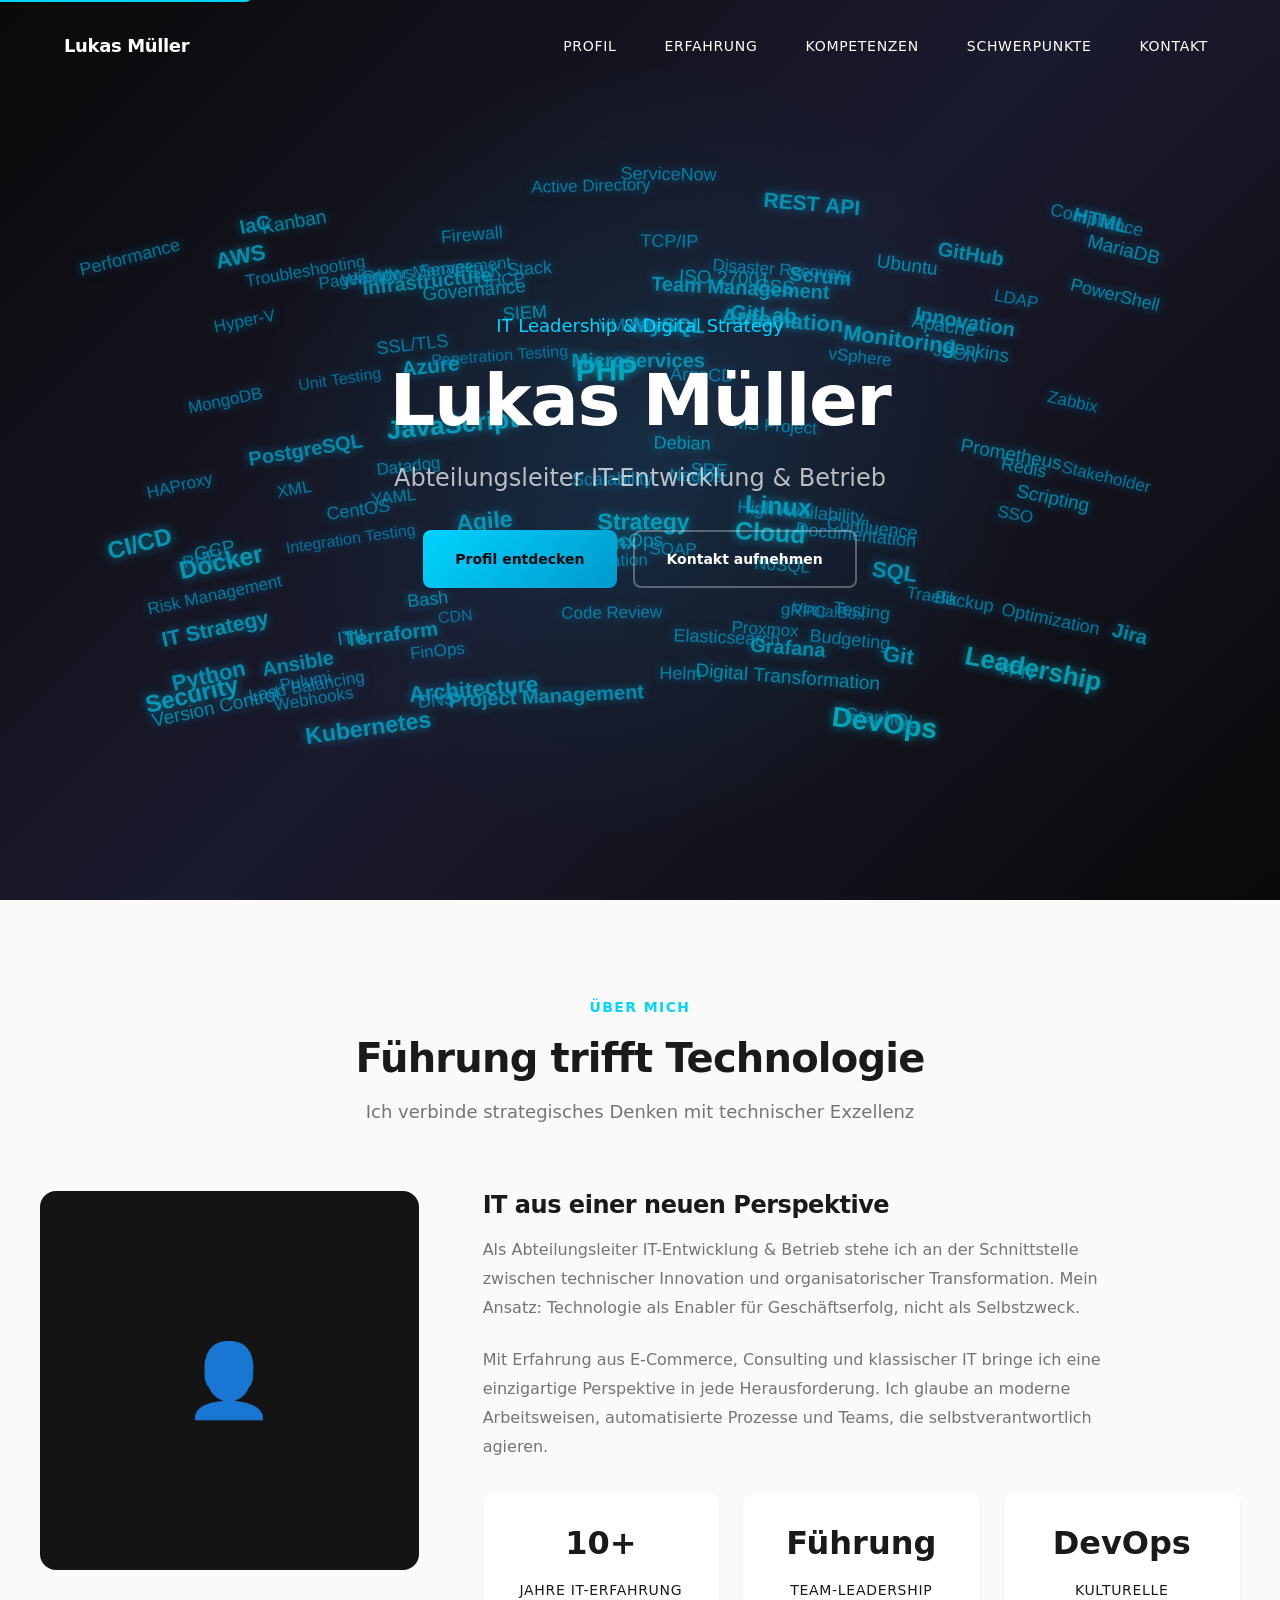
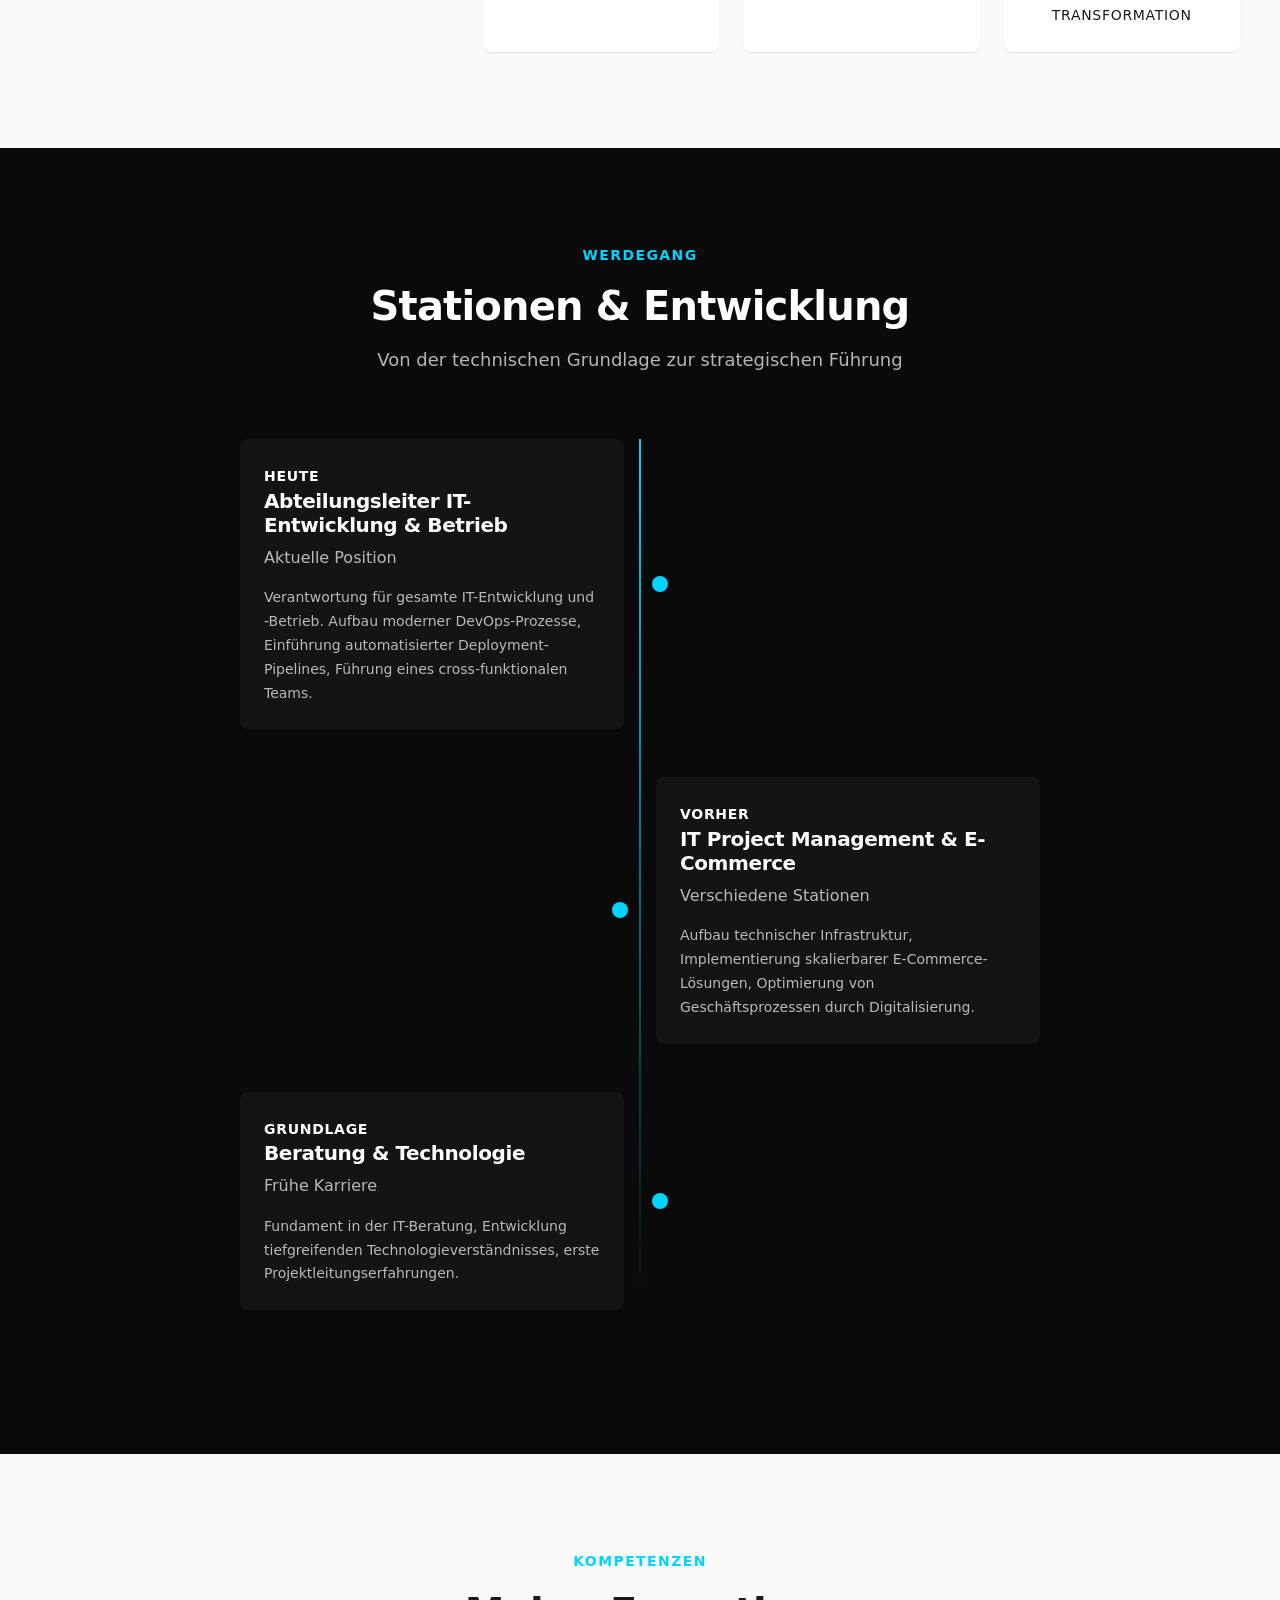
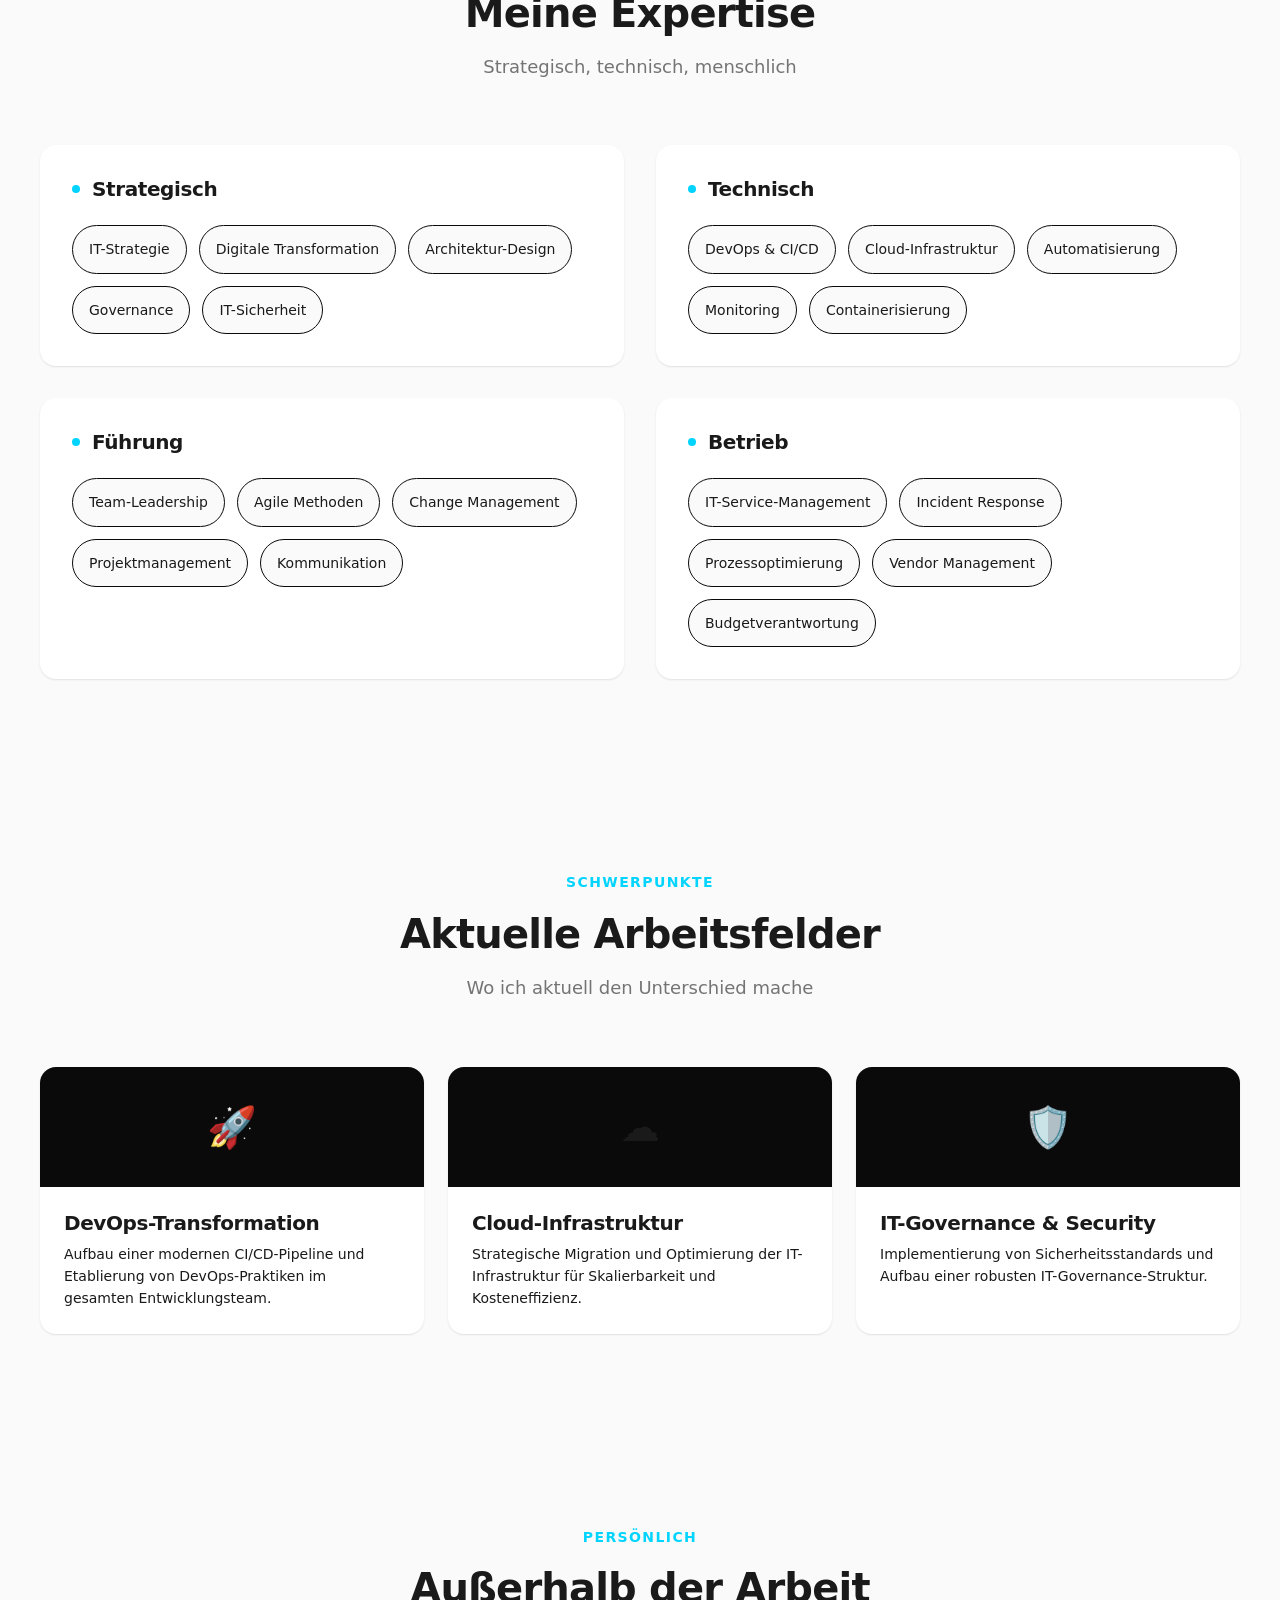
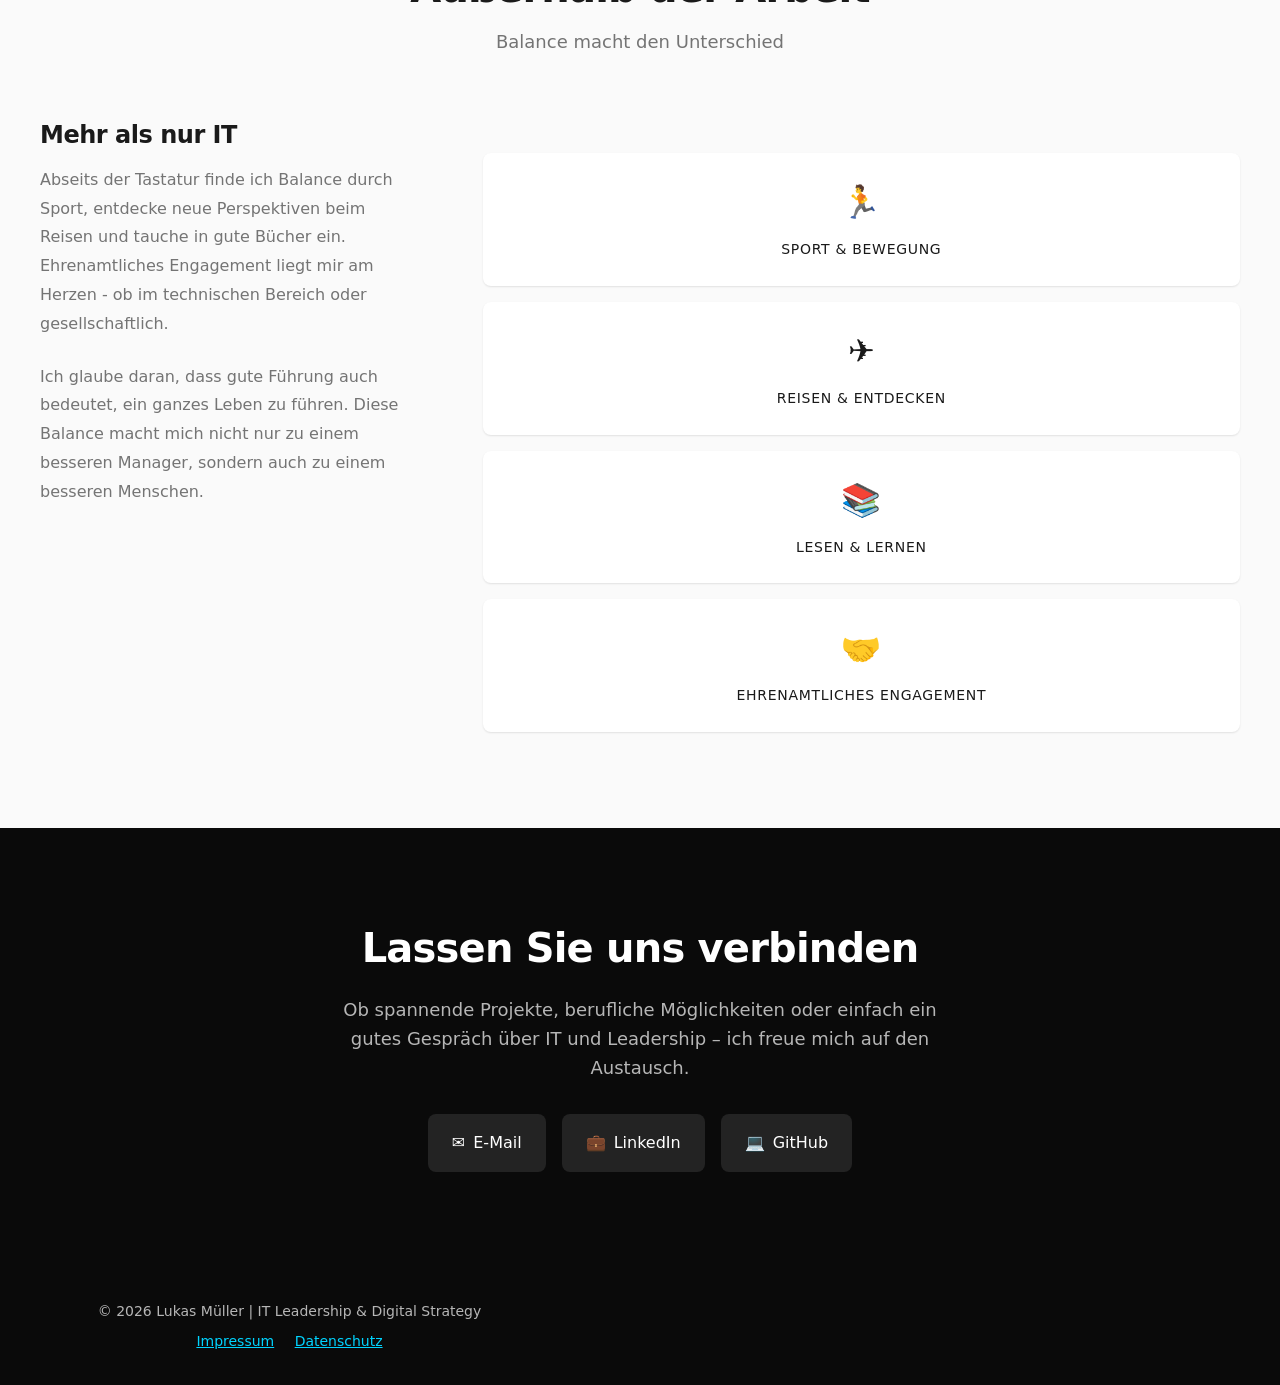
==== index.html @ ae46e166 "Fix: E-Mail auf mueller.lukas1809+website@gmail.com geändert mit JS-Obfuscation" ====
<!DOCTYPE html>
<html lang="de">
<head>
  <meta charset="UTF-8">
  <meta name="viewport" content="width=device-width, initial-scale=1.0">
  <meta name="description" content="Lukas Müller - Abteilungsleiter IT-Entwicklung & Betrieb. IT Leadership, DevOps, Strategie und digitale Transformation.">
  <meta name="theme-color" content="#0a0a0a">
  
  <!-- Open Graph / Social -->
  <meta property="og:title" content="Lukas Müller | IT Leadership & Digital Strategy">
  <meta property="og:description" content="Abteilungsleiter IT-Entwicklung & Betrieb. IT Leadership, DevOps, Strategie und digitale Transformation.">
  <meta property="og:type" content="website">
  <meta property="og:url" content="https://müller-lukas.de/">
  <meta property="og:image" content="https://müller-lukas.de/img/og-image.jpg">
  <meta property="og:locale" content="de_DE">
  <meta property="og:site_name" content="Lukas Müller">
  
  <!-- Twitter Card -->
  <meta name="twitter:card" content="summary_large_image">
  <meta name="twitter:title" content="Lukas Müller | IT Leadership & Digital Strategy">
  <meta name="twitter:description" content="Abteilungsleiter IT-Entwicklung & Betrieb. IT Leadership, DevOps, Strategie.">
  
  <title>Lukas Müller | IT Leadership & Digital Strategy</title>
  
  <link rel="icon" type="image/svg+xml" href="/favicon.svg">
  <link rel="apple-touch-icon" href="/apple-touch-icon.png">
  
  <!-- No-JS Fallback -->
  <noscript><style>.reveal, .reveal-left, .reveal-right { opacity: 1 !important; transform: none !important; }</style></noscript>
  
  <link rel="preconnect" href="https://fonts.googleapis.com">
  <link rel="preconnect" href="https://fonts.gstatic.com" crossorigin>
  <link href="https://fonts.googleapis.com/css2?family=Inter:wght@300;400;500;600;700&display=swap" rel="stylesheet">
  <link rel="stylesheet" href="css/style.css">
  
  <!-- Security/Privacy Meta-Tags -->
  <meta http-equiv="Content-Security-Policy" content="default-src 'self'; script-src 'self' 'unsafe-inline'; style-src 'self' 'unsafe-inline' https://fonts.googleapis.com; img-src 'self' data:; font-src 'self' https://fonts.gstatic.com; connect-src 'self'; media-src 'self'; object-src 'none'; frame-ancestors 'none'; base-uri 'self'; form-action 'self';">
  <meta name="referrer" content="strict-origin-when-cross-origin">
</head>
<body>
  <!-- Preloader -->
  <div id="preloader" class="preloader" aria-hidden="true">
    <div class="preloader-content">
      <span class="preloader-icon">LM</span>
      <span class="preloader-text">Loading...</span>
    </div>
  </div>
  
  <a href="#main" class="skip-link">Zum Hauptinhalt springen</a>
  
  <!-- Navigation -->
  <nav class="nav" role="navigation" aria-label="Hauptnavigation">
    <div class="nav-container">
      <a href="#" class="nav-logo" aria-label="Lukas Müller - Zur Startseite">Lukas Müller</a>
      
      <button class="nav-toggle" aria-label="Menü öffnen" aria-expanded="false" aria-controls="nav-menu">
        <span></span>
        <span></span>
        <span></span>
      </button>
      
      <ul class="nav-links" id="nav-menu" role="menubar">
        <li role="none"><a href="#about" role="menuitem">Profil</a></li>
        <li role="none"><a href="#experience" role="menuitem">Erfahrung</a></li>
        <li role="none"><a href="#skills" role="menuitem">Kompetenzen</a></li>
        <li role="none"><a href="#projects" role="menuitem">Schwerpunkte</a></li>
        <li role="none"><a href="#contact" role="menuitem">Kontakt</a></li>
      </ul>
    </div>
  </nav>

  <main id="main">
    <!-- Hero Section -->
    <header class="hero" role="banner">
      <canvas id="wordcloud-canvas" class="hero-wordcloud" aria-hidden="true"></canvas>
      <div class="hero-content">
        <p class="hero-greeting">IT Leadership & Digital Strategy</p>
        <h1 class="hero-name">Lukas Müller</h1>
        <p class="hero-title">Abteilungsleiter IT-Entwicklung & Betrieb</p>
        <div class="hero-cta">
          <a href="#about" class="btn btn-primary">Profil entdecken</a>
          <a href="#contact" class="btn btn-secondary">Kontakt aufnehmen</a>
        </div>
      </div>
    </header>

    <!-- About Section -->
    <section id="about" class="section section-light" aria-labelledby="about-heading">
      <div class="section-container">
        <div class="section-header reveal">
          <span class="section-label">Über mich</span>
          <h2 id="about-heading" class="section-title">Führung trifft Technologie</h2>
          <p class="section-subtitle">Ich verbinde strategisches Denken mit technischer Exzellenz</p>
        </div>
        
        <div class="about-grid">
          <div class="about-image reveal-left">
            <div class="about-image-placeholder" role="img" aria-label="Profilbild Platzhalter">👤</div>
          </div>
          
          <div class="about-text reveal-right">
            <h3>IT aus einer neuen Perspektive</h3>
            <p>Als Abteilungsleiter IT-Entwicklung & Betrieb stehe ich an der Schnittstelle zwischen technischer Innovation und organisatorischer Transformation. Mein Ansatz: Technologie als Enabler für Geschäftserfolg, nicht als Selbstzweck.</p>
            <p>Mit Erfahrung aus E-Commerce, Consulting und klassischer IT bringe ich eine einzigartige Perspektive in jede Herausforderung. Ich glaube an moderne Arbeitsweisen, automatisierte Prozesse und Teams, die selbstverantwortlich agieren.</p>
            
            <div class="about-highlights">
              <div class="highlight-item">
                <span class="highlight-number">10+</span>
                <span class="highlight-label">Jahre IT-Erfahrung</span>
              </div>
              <div class="highlight-item">
                <span class="highlight-number">Führung</span>
                <span class="highlight-label">Team-Leadership</span>
              </div>
              <div class="highlight-item">
                <span class="highlight-number">DevOps</span>
                <span class="highlight-label">Kulturelle Transformation</span>
              </div>
            </div>
          </div>
        </div>
      </div>
    </section>

    <!-- Experience Section -->
    <section id="experience" class="section section-dark" aria-labelledby="experience-heading">
      <div class="section-container">
        <div class="section-header reveal">
          <span class="section-label">Werdegang</span>
          <h2 id="experience-heading" class="section-title">Stationen & Entwicklung</h2>
          <p class="section-subtitle" style="color: rgba(255,255,255,0.7);">Von der technischen Grundlage zur strategischen Führung</p>
        </div>
        
        <div class="timeline">
          <div class="timeline-item reveal">
            <div class="timeline-content">
              <span class="timeline-period">Heute</span>
              <h3 class="timeline-title">Abteilungsleiter IT-Entwicklung & Betrieb</h3>
              <p class="timeline-company">Aktuelle Position</p>
              <p class="timeline-description">Verantwortung für gesamte IT-Entwicklung und -Betrieb. Aufbau moderner DevOps-Prozesse, Einführung automatisierter Deployment-Pipelines, Führung eines cross-funktionalen Teams.</p>
            </div>
          </div>
          
          <div class="timeline-item reveal">
            <div class="timeline-content">
              <span class="timeline-period">Vorher</span>
              <h3 class="timeline-title">IT Project Management & E-Commerce</h3>
              <p class="timeline-company">Verschiedene Stationen</p>
              <p class="timeline-description">Aufbau technischer Infrastruktur, Implementierung skalierbarer E-Commerce-Lösungen, Optimierung von Geschäftsprozessen durch Digitalisierung.</p>
            </div>
          </div>
          
          <div class="timeline-item reveal">
            <div class="timeline-content">
              <span class="timeline-period">Grundlage</span>
              <h3 class="timeline-title">Beratung & Technologie</h3>
              <p class="timeline-company">Frühe Karriere</p>
              <p class="timeline-description">Fundament in der IT-Beratung, Entwicklung tiefgreifenden Technologieverständnisses, erste Projektleitungserfahrungen.</p>
            </div>
          </div>
        </div>
      </div>
    </section>

    <!-- Skills Section -->
    <section id="skills" class="section section-light" aria-labelledby="skills-heading">
      <div class="section-container">
        <div class="section-header reveal">
          <span class="section-label">Kompetenzen</span>
          <h2 id="skills-heading" class="section-title">Meine Expertise</h2>
          <p class="section-subtitle">Strategisch, technisch, menschlich</p>
        </div>
        
        <div class="skills-grid">
          <div class="skill-category reveal">
            <h3 class="skill-category-title">Strategisch</h3>
            <div class="skill-list">
              <span class="skill-item">IT-Strategie</span>
              <span class="skill-item">Digitale Transformation</span>
              <span class="skill-item">Architektur-Design</span>
              <span class="skill-item">Governance</span>
              <span class="skill-item">IT-Sicherheit</span>
            </div>
          </div>
          
          <div class="skill-category reveal">
            <h3 class="skill-category-title">Technisch</h3>
            <div class="skill-list">
              <span class="skill-item">DevOps & CI/CD</span>
              <span class="skill-item">Cloud-Infrastruktur</span>
              <span class="skill-item">Automatisierung</span>
              <span class="skill-item">Monitoring</span>
              <span class="skill-item">Containerisierung</span>
            </div>
          </div>
          
          <div class="skill-category reveal">
            <h3 class="skill-category-title">Führung</h3>
            <div class="skill-list">
              <span class="skill-item">Team-Leadership</span>
              <span class="skill-item">Agile Methoden</span>
              <span class="skill-item">Change Management</span>
              <span class="skill-item">Projektmanagement</span>
              <span class="skill-item">Kommunikation</span>
            </div>
          </div>
          
          <div class="skill-category reveal">
            <h3 class="skill-category-title">Betrieb</h3>
            <div class="skill-list">
              <span class="skill-item">IT-Service-Management</span>
              <span class="skill-item">Incident Response</span>
              <span class="skill-item">Prozessoptimierung</span>
              <span class="skill-item">Vendor Management</span>
              <span class="skill-item">Budgetverantwortung</span>
            </div>
          </div>
        </div>
      </div>
    </section>

    <!-- Projects Section -->
    <section id="projects" class="section section-light" aria-labelledby="projects-heading">
      <div class="section-container">
        <div class="section-header reveal">
          <span class="section-label">Schwerpunkte</span>
          <h2 id="projects-heading" class="section-title">Aktuelle Arbeitsfelder</h2>
          <p class="section-subtitle">Wo ich aktuell den Unterschied mache</p>
        </div>
        
        <div class="projects-grid">
          <article class="project-card reveal">
            <div class="project-icon" aria-hidden="true">🚀</div>
            <div class="project-content">
              <h3 class="project-title">DevOps-Transformation</h3>
              <p class="project-description">Aufbau einer modernen CI/CD-Pipeline und Etablierung von DevOps-Praktiken im gesamten Entwicklungsteam.</p>
            </div>
          </article>
          
          <article class="project-card reveal">
            <div class="project-icon" aria-hidden="true">☁️</div>
            <div class="project-content">
              <h3 class="project-title">Cloud-Infrastruktur</h3>
              <p class="project-description">Strategische Migration und Optimierung der IT-Infrastruktur für Skalierbarkeit und Kosteneffizienz.</p>
            </div>
          </article>
          
          <article class="project-card reveal">
            <div class="project-icon" aria-hidden="true">🛡️</div>
            <div class="project-content">
              <h3 class="project-title">IT-Governance & Security</h3>
              <p class="project-description">Implementierung von Sicherheitsstandards und Aufbau einer robusten IT-Governance-Struktur.</p>
            </div>
          </article>
        </div>
      </div>
    </section>

    <!-- Personal Section -->
    <section id="personal" class="section section-light" aria-labelledby="personal-heading">
      <div class="section-container">
        <div class="section-header reveal">
          <span class="section-label">Persönlich</span>
          <h2 id="personal-heading" class="section-title">Außerhalb der Arbeit</h2>
          <p class="section-subtitle">Balance macht den Unterschied</p>
        </div>
        
        <div class="about-grid">
          <div class="about-text reveal-left">
            <h3>Mehr als nur IT</h3>
            <p>Abseits der Tastatur finde ich Balance durch Sport, entdecke neue Perspektiven beim Reisen und tauche in gute Bücher ein. Ehrenamtliches Engagement liegt mir am Herzen - ob im technischen Bereich oder gesellschaftlich.</p>
            <p>Ich glaube daran, dass gute Führung auch bedeutet, ein ganzes Leben zu führen. Diese Balance macht mich nicht nur zu einem besseren Manager, sondern auch zu einem besseren Menschen.</p>
          </div>
          
          <div class="about-image reveal-right">
            <div class="about-highlights" style="display: flex; flex-direction: column; gap: var(--space-4);">
              <div class="highlight-item">
                <span class="highlight-number">🏃</span>
                <span class="highlight-label">Sport & Bewegung</span>
              </div>
              <div class="highlight-item">
                <span class="highlight-number">✈️</span>
                <span class="highlight-label">Reisen & Entdecken</span>
              </div>
              <div class="highlight-item">
                <span class="highlight-number">📚</span>
                <span class="highlight-label">Lesen & Lernen</span>
              </div>
              <div class="highlight-item">
                <span class="highlight-number">🤝</span>
                <span class="highlight-label">Ehrenamtliches Engagement</span>
              </div>
            </div>
          </div>
        </div>
      </div>
    </section>

    <!-- Contact Section -->
    <section id="contact" class="section contact" aria-labelledby="contact-heading">
      <div class="section-container">
        <div class="reveal">
          <h2 id="contact-heading" class="contact-title">Lassen Sie uns verbinden</h2>
          <p class="contact-text">Ob spannende Projekte, berufliche Möglichkeiten oder einfach ein gutes Gespräch über IT und Leadership – ich freue mich auf den Austausch.</p>
          
          <div class="contact-links">
            <!-- Privacy: Only professional email, no phone, no address -->
            <a href="#" id="email-link" class="contact-link" aria-label="E-Mail senden">
              <span>✉️</span> E-Mail
            </a>
            <a href="https://linkedin.com/in/lukas-mueller" class="contact-link" target="_blank" rel="noopener noreferrer" aria-label="LinkedIn Profil">
              <span>💼</span> LinkedIn
            </a>
            <a href="https://github.com/muellerlukas1809" class="contact-link" target="_blank" rel="noopener noreferrer" aria-label="GitHub Profil">
              <span>💻</span> GitHub
            </a>
          </div>
        </div>
      </div>
    </section>
  </main>

  <!-- Footer -->
  <footer class="footer" role="contentinfo">
    <div class="container">
      <p>&copy; 2026 Lukas Müller | IT Leadership & Digital Strategy</p>
      <p style="margin-top: var(--space-2); font-size: var(--font-size-sm);">
        <a href="impressum.html" style="color: var(--color-accent); margin-right: var(--space-4);">Impressum</a>
        <a href="datenschutz.html" style="color: var(--color-accent);">Datenschutz</a>
      </p>
    </div>
  </footer>

  <script src="js/main.js"></script>
  <script src="js/wordcloud.js"></script>
  
  <!-- Service Worker Registration -->
  <script>
    if ('serviceWorker' in navigator) {
      window.addEventListener('load', () => {
        navigator.serviceWorker.register('/sw.js')
          .then((registration) => {
            console.log('[SW] Registered:', registration.scope);
          })
          .catch((error) => {
            console.log('[SW] Registration failed:', error);
          });
      });
    }
  </script>
  
  <!-- Email obfuscation - Spam protection -->
  <script>
    (function() {
      var user = 'mueller.lukas1809+website';
      var domain = 'gmail.com';
      var emailLink = document.getElementById('email-link');
      if (emailLink) {
        emailLink.href = 'mailto:' + user + '@' + domain;
        emailLink.addEventListener('click', function(e) {
          e.preventDefault();
          window.location.href = 'mailto:' + user + '@' + domain;
        });
      }
    })();
  </script>
</body>
</html>
---- css/style.css ----
/**
 * Lukas Müller - Personal Website
 * Premium Tech Leadership Design
 * Dark/Light Mode, Scroll Animations, Modern Typography
 * No external dependencies
 */

/* === CSS VARIABLES & DESIGN TOKENS === */
:root {
  /* Colors - Dark Mode (Default Hero) */
  --color-bg-dark: #0a0a0a;
  --color-bg-dark-elevated: #141414;
  --color-text-dark: #ffffff;
  --color-text-dark-muted: rgba(255, 255, 255, 0.7);
  
  /* Colors - Light Mode (Content) */
  --color-bg-light: #fafafa;
  --color-bg-light-elevated: #ffffff;
  --color-text-light: #1a1a1a;
  --color-text-light-muted: rgba(26, 26, 26, 0.6);
  
  /* Accent Colors */
  --color-accent: #00d4ff;
  --color-accent-dark: #0099cc;
  --color-accent-light: #66e0ff;
  
  /* Gradients */
  --gradient-hero: linear-gradient(135deg, #0a0a0a 0%, #1a1a2e 50%, #0a0a0a 100%);
  --gradient-accent: linear-gradient(135deg, #00d4ff 0%, #0099cc 100%);
  
  /* Typography */
  --font-primary: 'Inter', -apple-system, BlinkMacSystemFont, 'Segoe UI', system-ui, sans-serif;
  --font-mono: 'JetBrains Mono', 'Fira Code', monospace;
  
  --font-size-xs: 0.75rem;
  --font-size-sm: 0.875rem;
  --font-size-base: 1rem;
  --font-size-lg: 1.125rem;
  --font-size-xl: 1.25rem;
  --font-size-2xl: 1.5rem;
  --font-size-3xl: 2rem;
  --font-size-4xl: 2.5rem;
  --font-size-5xl: 3.5rem;
  --font-size-6xl: 4.5rem;
  
  --font-weight-light: 300;
  --font-weight-regular: 400;
  --font-weight-medium: 500;
  --font-weight-semibold: 600;
  --font-weight-bold: 700;
  
  /* Spacing */
  --space-1: 0.25rem;
  --space-2: 0.5rem;
  --space-3: 0.75rem;
  --space-4: 1rem;
  --space-5: 1.25rem;
  --space-6: 1.5rem;
  --space-8: 2rem;
  --space-10: 2.5rem;
  --space-12: 3rem;
  --space-16: 4rem;
  --space-20: 5rem;
  --space-24: 6rem;
  
  /* Animation */
  --transition-fast: 0.15s ease;
  --transition-base: 0.3s ease;
  --transition-slow: 0.5s ease;
  --transition-slower: 0.8s ease;
  
  /* Shadows */
  --shadow-sm: 0 1px 2px rgba(0, 0, 0, 0.1);
  --shadow-md: 0 4px 6px rgba(0, 0, 0, 0.1);
  --shadow-lg: 0 10px 15px rgba(0, 0, 0, 0.1);
  --shadow-xl: 0 20px 25px rgba(0, 0, 0, 0.15);
  --shadow-glow: 0 0 30px rgba(0, 212, 255, 0.3);
  
  /* Layout */
  --max-width: 1200px;
  --border-radius: 0.5rem;
  --border-radius-lg: 1rem;
}

/* === RESET & BASE === */
*, *::before, *::after {
  box-sizing: border-box;
  margin: 0;
  padding: 0;
}

html {
  scroll-behavior: smooth;
  font-size: 16px;
}

@media (prefers-reduced-motion: reduce) {
  html {
    scroll-behavior: auto;
  }
  
  *, *::before, *::after {
    animation-duration: 0.01ms !important;
    animation-iteration-count: 1 !important;
    transition-duration: 0.01ms !important;
  }
}

/* === SKIP LINK === */
.skip-link {
  position: absolute;
  top: -40px;
  left: 0;
  background: var(--color-accent);
  color: var(--color-bg-dark);
  padding: 8px;
  text-decoration: none;
  z-index: 10000;
  font-weight: var(--font-weight-semibold);
  border-radius: 0 0 var(--border-radius) 0;
}

.skip-link:focus {
  top: 0;
  outline: 3px solid var(--color-accent);
  outline-offset: 0;
}

body {
  font-family: var(--font-primary);
  font-size: var(--font-size-base);
  line-height: 1.6;
  color: var(--color-text-light);
  background: var(--color-bg-light);
  overflow-x: hidden;
}

/* === TYPOGRAPHY === */
h1, h2, h3, h4, h5, h6 {
  font-weight: var(--font-weight-bold);
  line-height: 1.2;
  letter-spacing: -0.02em;
}

h1 { font-size: var(--font-size-6xl); }
h2 { font-size: var(--font-size-4xl); }
h3 { font-size: var(--font-size-3xl); }
h4 { font-size: var(--font-size-2xl); }

p {
  max-width: 65ch;
}

/* === NAVIGATION === */
.nav {
  position: fixed;
  top: 0;
  left: 0;
  right: 0;
  z-index: 1000;
  padding: var(--space-6) 0;
  transition: var(--transition-base);
  background: transparent;
}

.nav.scrolled {
  background: rgba(10, 10, 10, 0.9);
  backdrop-filter: blur(10px);
  padding: var(--space-4) 0;
}

.nav-container {
  max-width: var(--max-width);
  margin: 0 auto;
  padding: 0 var(--space-6);
  display: flex;
  justify-content: space-between;
  align-items: center;
}

.nav-logo {
  font-size: var(--font-size-lg);
  font-weight: var(--font-weight-bold);
  color: var(--color-text-dark);
  text-decoration: none;
  letter-spacing: -0.02em;
  min-height: 44px;
  display: inline-flex;
  align-items: center;
}

.nav-logo:focus-visible {
  outline: 2px solid var(--color-accent);
  outline-offset: 2px;
  border-radius: 2px;
}

.nav-links {
  display: flex;
  gap: var(--space-8);
  list-style: none;
}

.nav-links a {
  color: var(--color-text-dark);
  text-decoration: none;
  font-weight: var(--font-weight-medium);
  font-size: var(--font-size-sm);
  text-transform: uppercase;
  letter-spacing: 0.05em;
  transition: var(--transition-fast);
  position: relative;
  min-height: 44px;
  display: inline-flex;
  align-items: center;
  padding: var(--space-2);
}

.nav-links a:focus-visible {
  outline: 2px solid var(--color-accent);
  outline-offset: 2px;
  border-radius: 2px;
}

.nav-links a::after {
  content: '';
  position: absolute;
  bottom: -4px;
  left: 0;
  width: 0;
  height: 2px;
  background: var(--color-accent);
  transition: var(--transition-base);
}

.nav-links a:hover {
  color: var(--color-text-dark);
}

.nav-links a:hover::after {
  width: 100%;
}

/* Mobile Menu */
.nav-toggle {
  display: none;
  background: none;
  border: none;
  cursor: pointer;
  padding: var(--space-2);
}

.nav-toggle span {
  display: block;
  width: 24px;
  height: 2px;
  background: var(--color-text-dark);
  margin: 5px 0;
  transition: var(--transition-fast);
}

/* === HERO SECTION === */
.hero {
  min-height: 100vh;
  display: flex;
  align-items: center;
  justify-content: center;
  background: var(--gradient-hero);
  color: var(--color-text-dark);
  position: relative;
  overflow: hidden;
}

.hero::before {
  content: '';
  position: absolute;
  top: 0;
  left: 0;
  right: 0;
  bottom: 0;
  background: radial-gradient(circle at 50% 50%, rgba(0, 212, 255, 0.1) 0%, transparent 50%);
  pointer-events: none;
}

.hero-wordcloud {
  position: absolute;
  top: 0;
  left: 0;
  width: 100%;
  height: 100%;
  z-index: 0;
  opacity: 0.7;
  pointer-events: none;
}

.hero-content {
  text-align: center;
  padding: var(--space-24) var(--space-6);
  position: relative;
  z-index: 2;
}

.hero-greeting {
  font-size: var(--font-size-lg);
  color: var(--color-accent);
  font-weight: var(--font-weight-medium);
  margin-bottom: var(--space-4);
  opacity: 0;
  transform: translateY(20px);
  animation: fadeInUp 0.8s ease forwards;
}

.hero-name {
  font-size: var(--font-size-6xl);
  font-weight: var(--font-weight-bold);
  margin-bottom: var(--space-4);
  opacity: 0;
  transform: translateY(20px);
  animation: fadeInUp 0.8s ease 0.2s forwards;
}

.hero-title {
  font-size: var(--font-size-2xl);
  color: var(--color-text-dark-muted);
  font-weight: var(--font-weight-light);
  margin-bottom: var(--space-8);
  opacity: 0;
  transform: translateY(20px);
  animation: fadeInUp 0.8s ease 0.4s forwards;
}

.hero-cta {
  display: flex;
  gap: var(--space-4);
  justify-content: center;
  opacity: 0;
  transform: translateY(20px);
  animation: fadeInUp 0.8s ease 0.6s forwards;
}

/* === BUTTONS === */
.btn {
  display: inline-flex;
  align-items: center;
  gap: var(--space-2);
  padding: var(--space-4) var(--space-8);
  border-radius: var(--border-radius);
  font-weight: var(--font-weight-semibold);
  font-size: var(--font-size-sm);
  text-decoration: none;
  cursor: pointer;
  transition: all var(--transition-base);
  border: none;
  position: relative;
  overflow: hidden;
}

.btn-primary {
  background: var(--gradient-accent);
  color: var(--color-bg-dark);
}

.btn-primary:hover {
  transform: translateY(-2px);
  box-shadow: var(--shadow-glow);
}

.btn-secondary {
  background: transparent;
  color: var(--color-text-dark);
  border: 2px solid rgba(255, 255, 255, 0.3);
}

.btn-secondary:hover {
  border-color: var(--color-accent);
  color: var(--color-accent);
}

.btn:focus-visible {
  outline: 3px solid var(--color-accent);
  outline-offset: 2px;
  transform: translateY(-2px);
}

.btn-primary:focus-visible {
  box-shadow: 0 0 0 3px var(--color-accent-light);
}

.btn-secondary:focus-visible {
  border-color: var(--color-accent);
  color: var(--color-accent);
  background: rgba(0, 212, 255, 0.1);
}

/* === SECTIONS === */
.section {
  padding: var(--space-24) var(--space-6);
  position: relative;
}

.section-dark {
  background: var(--color-bg-dark);
  color: var(--color-text-dark);
}

.section-dark h1,
.section-dark h2,
.section-dark h3,
.section-dark h4,
.section-dark h5,
.section-dark h6 {
  color: var(--color-text-dark);
}

.section-dark p,
.section-dark span:not(.section-label),
.section-dark div {
  color: var(--color-text-dark);
}

.section-dark a:not(.btn) {
  color: var(--color-accent);
}

.section-dark a:not(.btn):hover {
  color: var(--color-accent-light);
}

.section-light {
  background: var(--color-bg-light);
  color: var(--color-text-light);
}

.section-light h1,
.section-light h2,
.section-light h3,
.section-light h4,
.section-light h5,
.section-light h6 {
  color: var(--color-text-light);
}

.section-light p,
.section-light span:not(.section-label),
.section-light div {
  color: var(--color-text-light);
}

.section-light a:not(.btn) {
  color: var(--color-accent-dark);
}

.section-light a:not(.btn):hover {
  color: var(--color-accent);
}

.section-dark .section-subtitle {
  color: var(--color-text-dark-muted);
}

.section-light .section-subtitle {
  color: var(--color-text-light-muted);
}

.section-container {
  max-width: var(--max-width);
  margin: 0 auto;
}

.section-header {
  margin-bottom: var(--space-16);
  text-align: center;
}

.section-label {
  font-size: var(--font-size-sm);
  font-weight: var(--font-weight-semibold);
  text-transform: uppercase;
  letter-spacing: 0.1em;
  color: var(--color-accent);
  margin-bottom: var(--space-4);
  display: block;
}

.section-title {
  font-size: var(--font-size-4xl);
  margin-bottom: var(--space-4);
}

.section-subtitle {
  font-size: var(--font-size-lg);
  color: var(--color-text-light-muted);
  max-width: 600px;
  margin: 0 auto;
}

/* === REVEAL ANIMATIONS === */
.reveal {
  opacity: 0;
  transform: translateY(30px);
  transition: opacity 0.8s ease, transform 0.8s ease;
}

.reveal.active,
.no-js .reveal {
  opacity: 1;
  transform: translateY(0);
}

.reveal-left {
  opacity: 0;
  transform: translateX(-30px);
  transition: opacity 0.8s ease, transform 0.8s ease;
}

.reveal-left.active,
.no-js .reveal-left {
  opacity: 1;
  transform: translateX(0);
}

.reveal-right {
  opacity: 0;
  transform: translateX(30px);
  transition: opacity 0.8s ease, transform 0.8s ease;
}

.reveal-right.active,
.no-js .reveal-right {
  opacity: 1;
  transform: translateX(0);
}

/* === ABOUT SECTION === */
.about-grid {
  display: grid;
  grid-template-columns: 1fr 2fr;
  gap: var(--space-16);
  align-items: start;
}

.about-image {
  position: relative;
}

.about-image-placeholder {
  width: 100%;
  aspect-ratio: 1;
  background: var(--color-bg-dark-elevated);
  border-radius: var(--border-radius-lg);
  display: flex;
  align-items: center;
  justify-content: center;
  font-size: var(--font-size-6xl);
  color: var(--color-text-dark-muted);
}

.about-text h3 {
  font-size: var(--font-size-2xl);
  margin-bottom: var(--space-4);
  color: var(--color-text-light);
}

.about-text p {
  color: var(--color-text-light-muted);
  margin-bottom: var(--space-6);
  line-height: 1.8;
}

.about-highlights {
  display: grid;
  grid-template-columns: repeat(3, 1fr);
  gap: var(--space-6);
  margin-top: var(--space-8);
}

.highlight-item {
  text-align: center;
  padding: var(--space-6);
  background: var(--color-bg-light-elevated);
  border-radius: var(--border-radius);
  box-shadow: var(--shadow-sm);
  transition: var(--transition-base);
}

.highlight-item:hover {
  transform: translateY(-4px);
  box-shadow: var(--shadow-md);
}

.highlight-number {
  font-size: var(--font-size-3xl);
  font-weight: var(--font-weight-bold);
  color: var(--color-accent);
  display: block;
  margin-bottom: var(--space-2);
}

.highlight-label {
  font-size: var(--font-size-sm);
  color: var(--color-text-light-muted);
  text-transform: uppercase;
  letter-spacing: 0.05em;
}

/* === TIMELINE === */
.timeline {
  position: relative;
  max-width: 800px;
  margin: 0 auto;
}

.timeline::before {
  content: '';
  position: absolute;
  left: 50%;
  transform: translateX(-50%);
  width: 2px;
  height: 100%;
  background: linear-gradient(to bottom, var(--color-accent), transparent);
}

.timeline-item {
  display: grid;
  grid-template-columns: 1fr 1fr;
  gap: var(--space-8);
  margin-bottom: var(--space-12);
  position: relative;
}

.timeline-item:nth-child(even) {
  direction: rtl;
}

.timeline-item:nth-child(even) > * {
  direction: ltr;
}

.timeline-content {
  background: var(--color-bg-light-elevated);
  padding: var(--space-6);
  border-radius: var(--border-radius);
  box-shadow: var(--shadow-sm);
  position: relative;
}

.timeline-content::before {
  content: '';
  position: absolute;
  width: 16px;
  height: 16px;
  background: var(--color-accent);
  border-radius: 50%;
  top: 50%;
  transform: translateY(-50%);
}

.timeline-item:nth-child(odd) .timeline-content::before {
  right: -44px;
}

.timeline-item:nth-child(even) .timeline-content::before {
  left: -44px;
}

.timeline-period {
  font-size: var(--font-size-sm);
  font-weight: var(--font-weight-semibold);
  color: var(--color-accent);
  text-transform: uppercase;
  letter-spacing: 0.05em;
  margin-bottom: var(--space-2);
}

.timeline-title {
  font-size: var(--font-size-xl);
  margin-bottom: var(--space-2);
  color: var(--color-text-light);
}

.timeline-company {
  font-size: var(--font-size-base);
  color: var(--color-text-light-muted);
  margin-bottom: var(--space-4);
}

.timeline-description {
  font-size: var(--font-size-sm);
  color: var(--color-text-light-muted);
  line-height: 1.7;
}

/* === TIMELINE DARK MODE FIXES === */
.section-dark .timeline-content {
  background: var(--color-bg-dark-elevated);
}

.section-dark .timeline-title {
  color: var(--color-text-dark);
}

.section-dark .timeline-company {
  color: var(--color-text-dark-muted);
}

.section-dark .timeline-description {
  color: var(--color-text-dark-muted);
}

/* === SKILLS === */
.skills-grid {
  display: grid;
  grid-template-columns: repeat(2, 1fr);
  gap: var(--space-8);
}

.skill-category {
  background: var(--color-bg-light-elevated);
  padding: var(--space-8);
  border-radius: var(--border-radius-lg);
  box-shadow: var(--shadow-sm);
}

.skill-category-title {
  font-size: var(--font-size-xl);
  margin-bottom: var(--space-6);
  color: var(--color-text-light);
  display: flex;
  align-items: center;
  gap: var(--space-3);
}

.skill-category-title::before {
  content: '';
  width: 8px;
  height: 8px;
  background: var(--color-accent);
  border-radius: 50%;
}

.skill-list {
  display: flex;
  flex-wrap: wrap;
  gap: var(--space-3);
}

.skill-item {
  background: var(--color-bg-light);
  padding: var(--space-3) var(--space-4);
  border-radius: 9999px;
  font-size: var(--font-size-sm);
  font-weight: var(--font-weight-medium);
  color: var(--color-text-light);
  border: 1px solid var(--color-bg-dark);
  transition: var(--transition-fast);
}

.skill-item:hover {
  border-color: var(--color-accent);
  color: var(--color-accent);
}

/* === PROJECTS === */
.projects-grid {
  display: grid;
  grid-template-columns: repeat(3, 1fr);
  gap: var(--space-6);
}

.project-card {
  background: var(--color-bg-light-elevated);
  border-radius: var(--border-radius-lg);
  overflow: hidden;
  box-shadow: var(--shadow-sm);
  transition: var(--transition-base);
}

.project-card:hover {
  transform: translateY(-8px);
  box-shadow: var(--shadow-xl);
}

.project-icon {
  height: 120px;
  background: var(--color-bg-dark);
  display: flex;
  align-items: center;
  justify-content: center;
  font-size: var(--font-size-4xl);
  color: var(--color-accent);
}

.project-content {
  padding: var(--space-6);
}

.project-title {
  font-size: var(--font-size-xl);
  margin-bottom: var(--space-2);
  color: var(--color-text-light);
}

.project-description {
  font-size: var(--font-size-sm);
  color: var(--color-text-light-muted);
  line-height: 1.6;
}

/* === CONTACT === */
.contact {
  background: var(--color-bg-dark);
  color: var(--color-text-dark);
  text-align: center;
}

.contact-title {
  font-size: var(--font-size-4xl);
  margin-bottom: var(--space-6);
}

.contact-text {
  font-size: var(--font-size-lg);
  color: var(--color-text-dark-muted);
  max-width: 600px;
  margin: 0 auto var(--space-8);
}

.contact-links {
  display: flex;
  gap: var(--space-4);
  justify-content: center;
  flex-wrap: wrap;
}

.contact-link {
  display: inline-flex;
  align-items: center;
  gap: var(--space-2);
  padding: var(--space-4) var(--space-6);
  background: rgba(255, 255, 255, 0.1);
  color: var(--color-text-dark);
  text-decoration: none;
  border-radius: var(--border-radius);
  font-weight: var(--font-weight-medium);
  transition: var(--transition-base);
}

.contact-link:hover {
  background: var(--color-accent);
  color: var(--color-bg-dark);
}

/* === FOOTER === */
.footer {
  background: var(--color-bg-dark);
  color: var(--color-text-dark-muted);
  padding: var(--space-8) 0;
  text-align: center;
  font-size: var(--font-size-sm);
}

/* === ANIMATIONS === */
@keyframes fadeInUp {
  from {
    opacity: 0;
    transform: translateY(20px);
  }
  to {
    opacity: 1;
    transform: translateY(0);
  }
}

@keyframes pulse {
  0%, 100% {
    opacity: 1;
  }
  50% {
    opacity: 0.5;
  }
}

@keyframes float {
  0%, 100% {
    transform: translateY(0);
  }
  50% {
    transform: translateY(-10px);
  }
}

/* === RESPONSIVE === */
@media (max-width: 1024px) {
  .about-grid {
    grid-template-columns: 1fr;
    gap: var(--space-8);
  }
  
  .about-image {
    max-width: 300px;
    margin: 0 auto;
  }
  
  .skills-grid {
    grid-template-columns: 1fr;
  }
  
  .projects-grid {
    grid-template-columns: repeat(2, 1fr);
  }
  
  .timeline::before {
    left: 20px;
  }
  
  .timeline-item {
    grid-template-columns: 1fr;
    padding-left: 60px;
  }
  
  .timeline-item:nth-child(even) {
    direction: ltr;
  }
  
  .timeline-content::before {
    left: -44px !important;
    right: auto !important;
  }
}

@media (max-width: 768px) {
  :root {
    --font-size-6xl: 3rem;
    --font-size-5xl: 2.5rem;
    --font-size-4xl: 2rem;
  }
  
  .nav-links {
    display: none;
    position: absolute;
    top: 100%;
    left: 0;
    right: 0;
    background: var(--color-bg-dark);
    flex-direction: column;
    padding: var(--space-6);
    gap: var(--space-4);
  }
  
  .nav-links.active {
    display: flex;
  }
  
  .nav-toggle {
    display: block;
  }
  
  .hero-cta {
    flex-direction: column;
    align-items: center;
  }
  
  .about-highlights {
    grid-template-columns: 1fr;
  }
  
  .projects-grid {
    grid-template-columns: 1fr;
  }
  
  .section {
    padding: var(--space-16) var(--space-4);
  }
}

/* === PRINT === */
@media print {
  .nav,
  .hero-cta,
  .contact-links {
    display: none;
  }
  
  .section {
    padding: var(--space-8) 0;
    page-break-inside: avoid;
  }
  
  body {
    font-size: 12pt;
    color: #000;
    background: #fff;
  }
}

/* === PRELOADER === */
.preloader {
  position: fixed;
  top: 0;
  left: 0;
  right: 0;
  bottom: 0;
  background: var(--color-bg-dark);
  display: flex;
  align-items: center;
  justify-content: center;
  z-index: 9999;
  transition: opacity 0.6s ease, visibility 0.6s ease;
}

.preloader.hidden {
  opacity: 0;
  visibility: hidden;
  pointer-events: none;
}

.preloader-content {
  text-align: center;
}

.preloader-icon {
  display: block;
  font-size: 3rem;
  font-family: 'Inter', monospace;
  font-weight: 700;
  color: var(--color-accent);
  margin-bottom: var(--space-4);
  animation: pulse 1.2s ease-in-out infinite;
  letter-spacing: -0.05em;
}

.preloader-text {
  font-size: var(--font-size-sm);
  color: var(--color-text-dark-muted);
  text-transform: uppercase;
  letter-spacing: 0.2em;
}

@keyframes pulse {
  0%, 100% { opacity: 1; transform: scale(1); }
  50% { opacity: 0.6; transform: scale(1.05); }
}
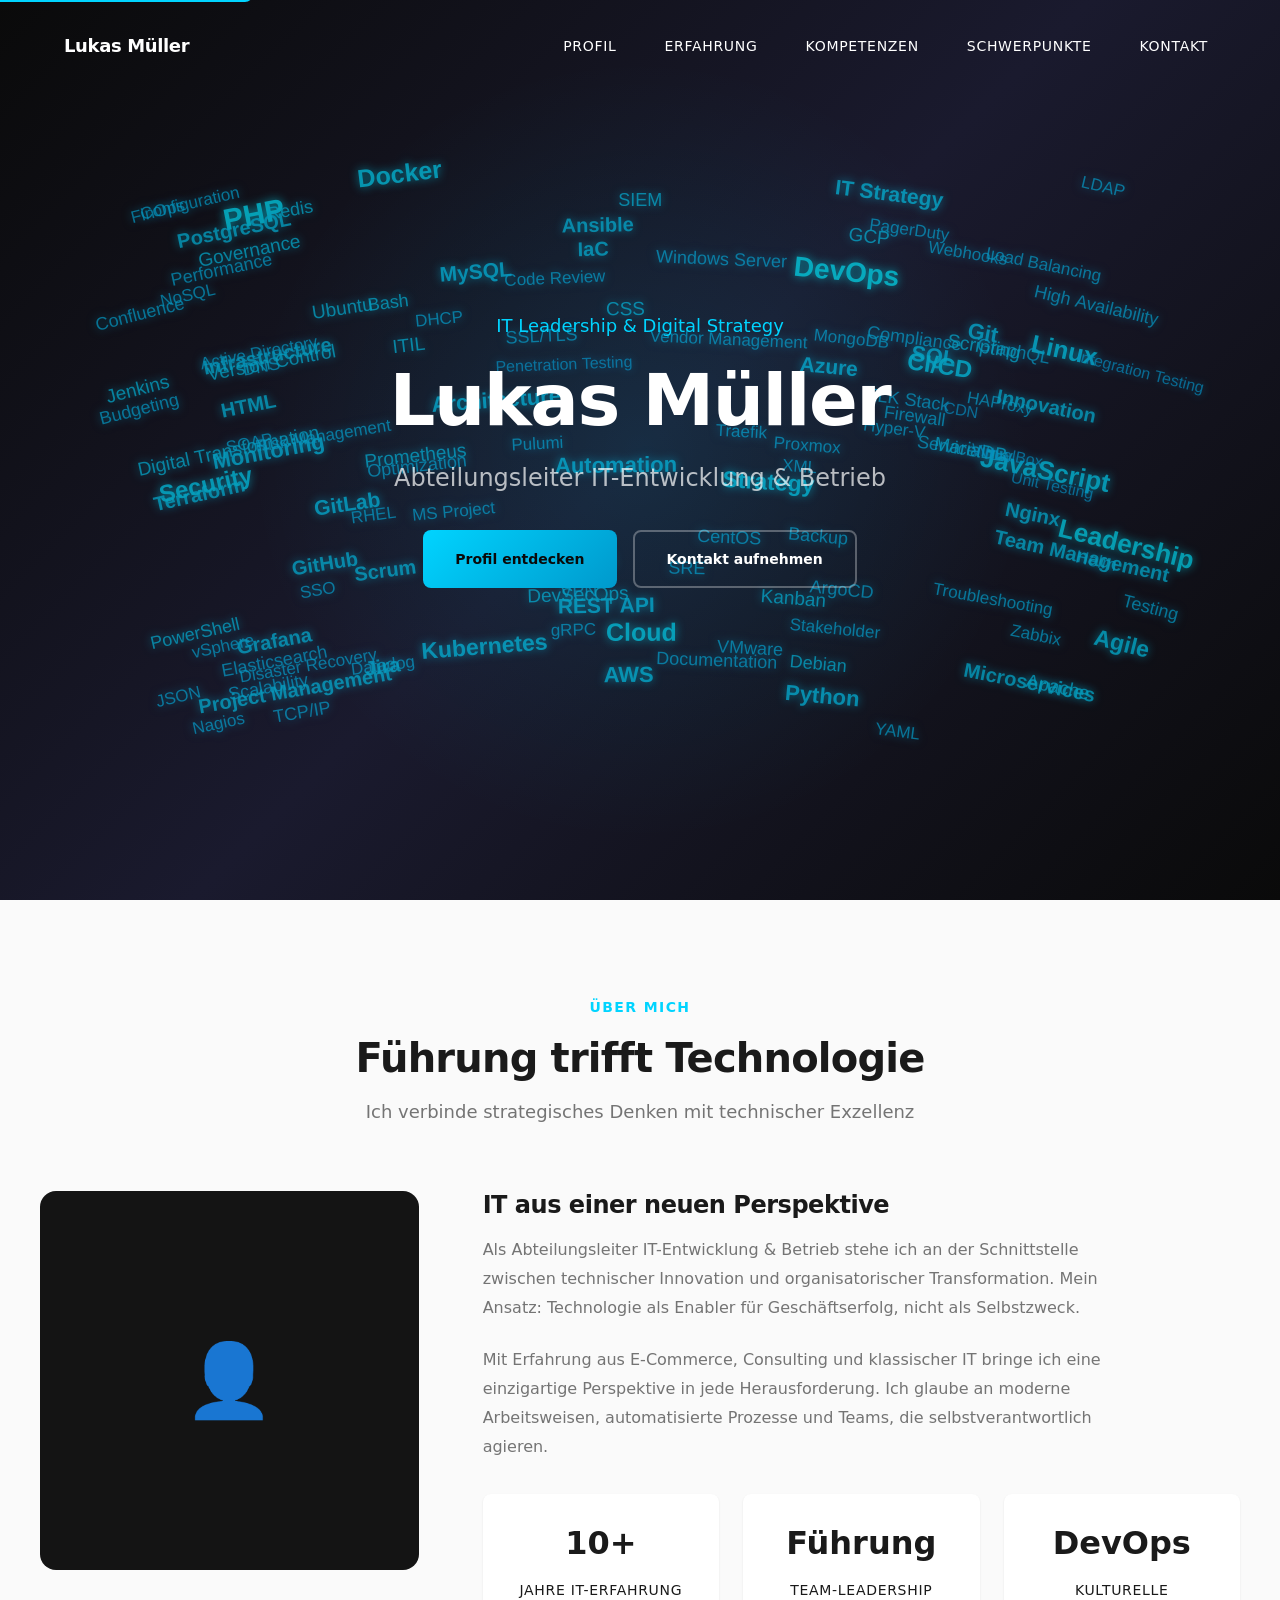
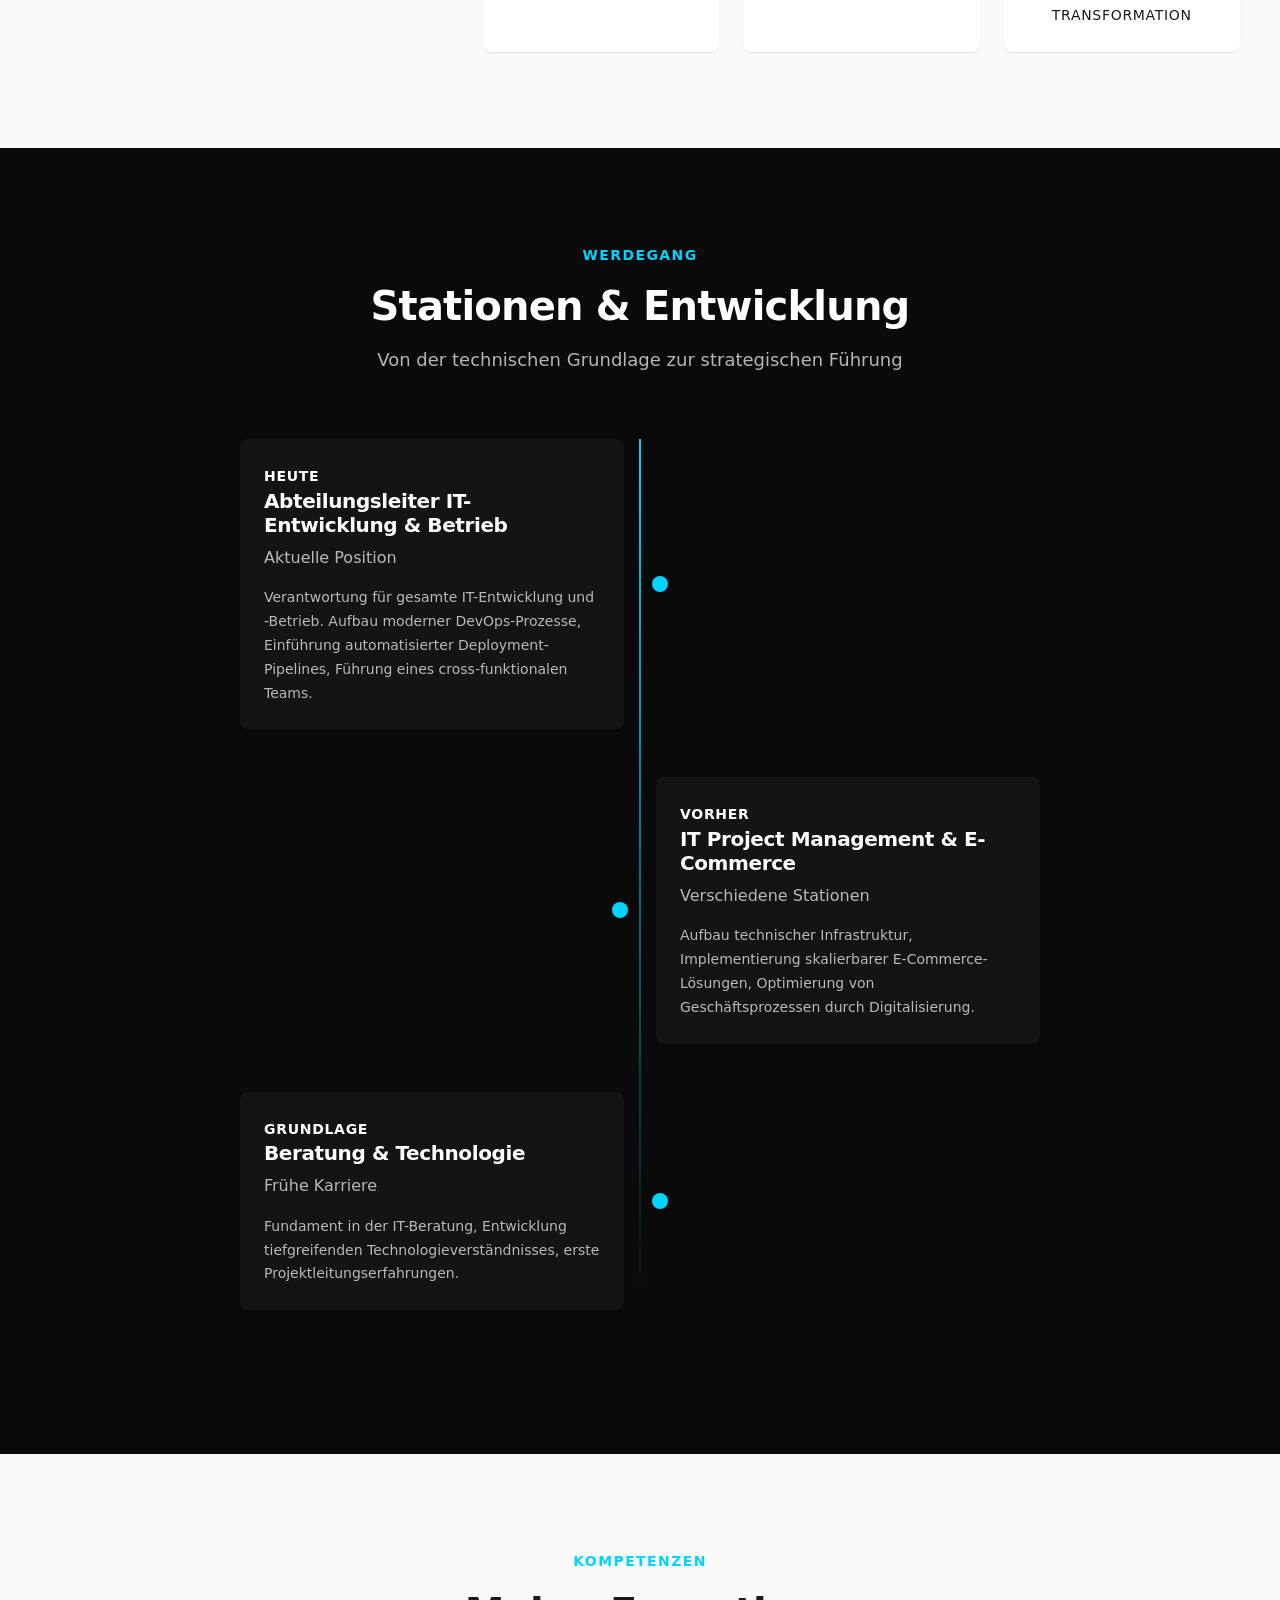
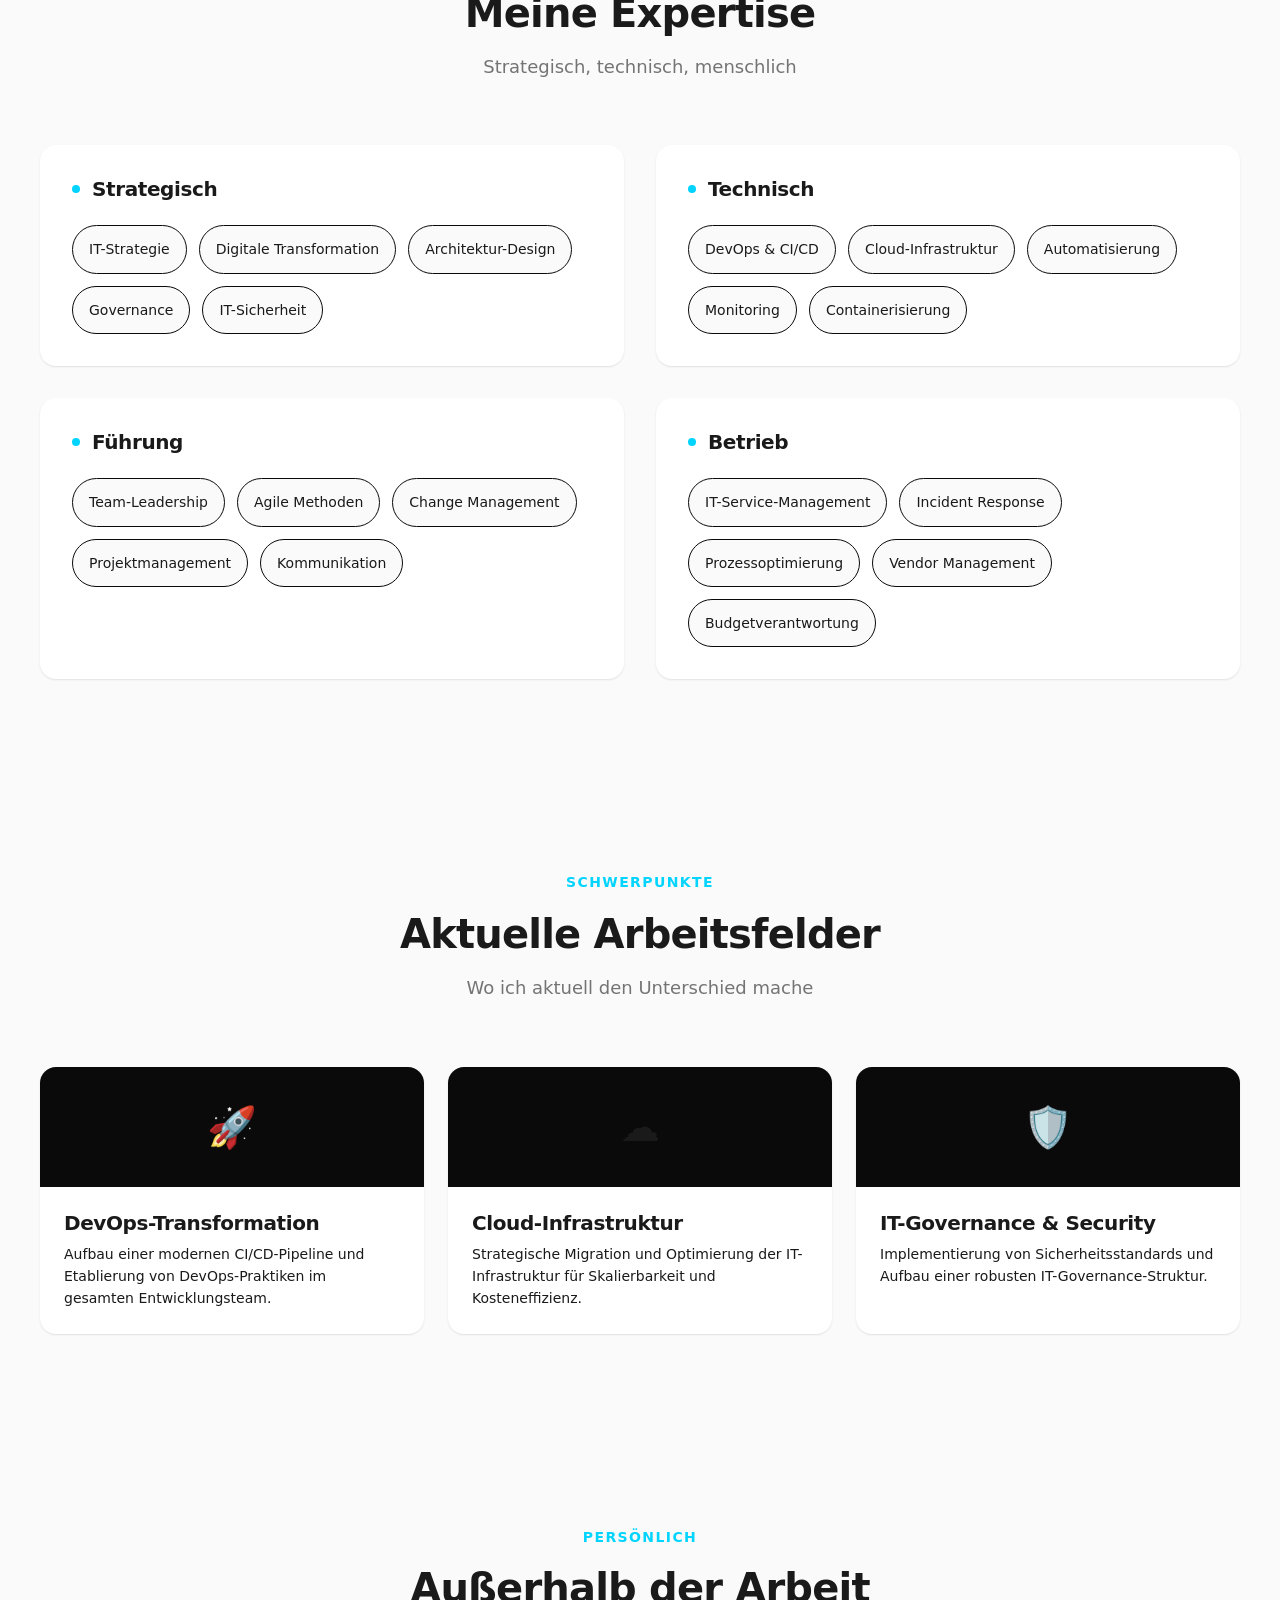
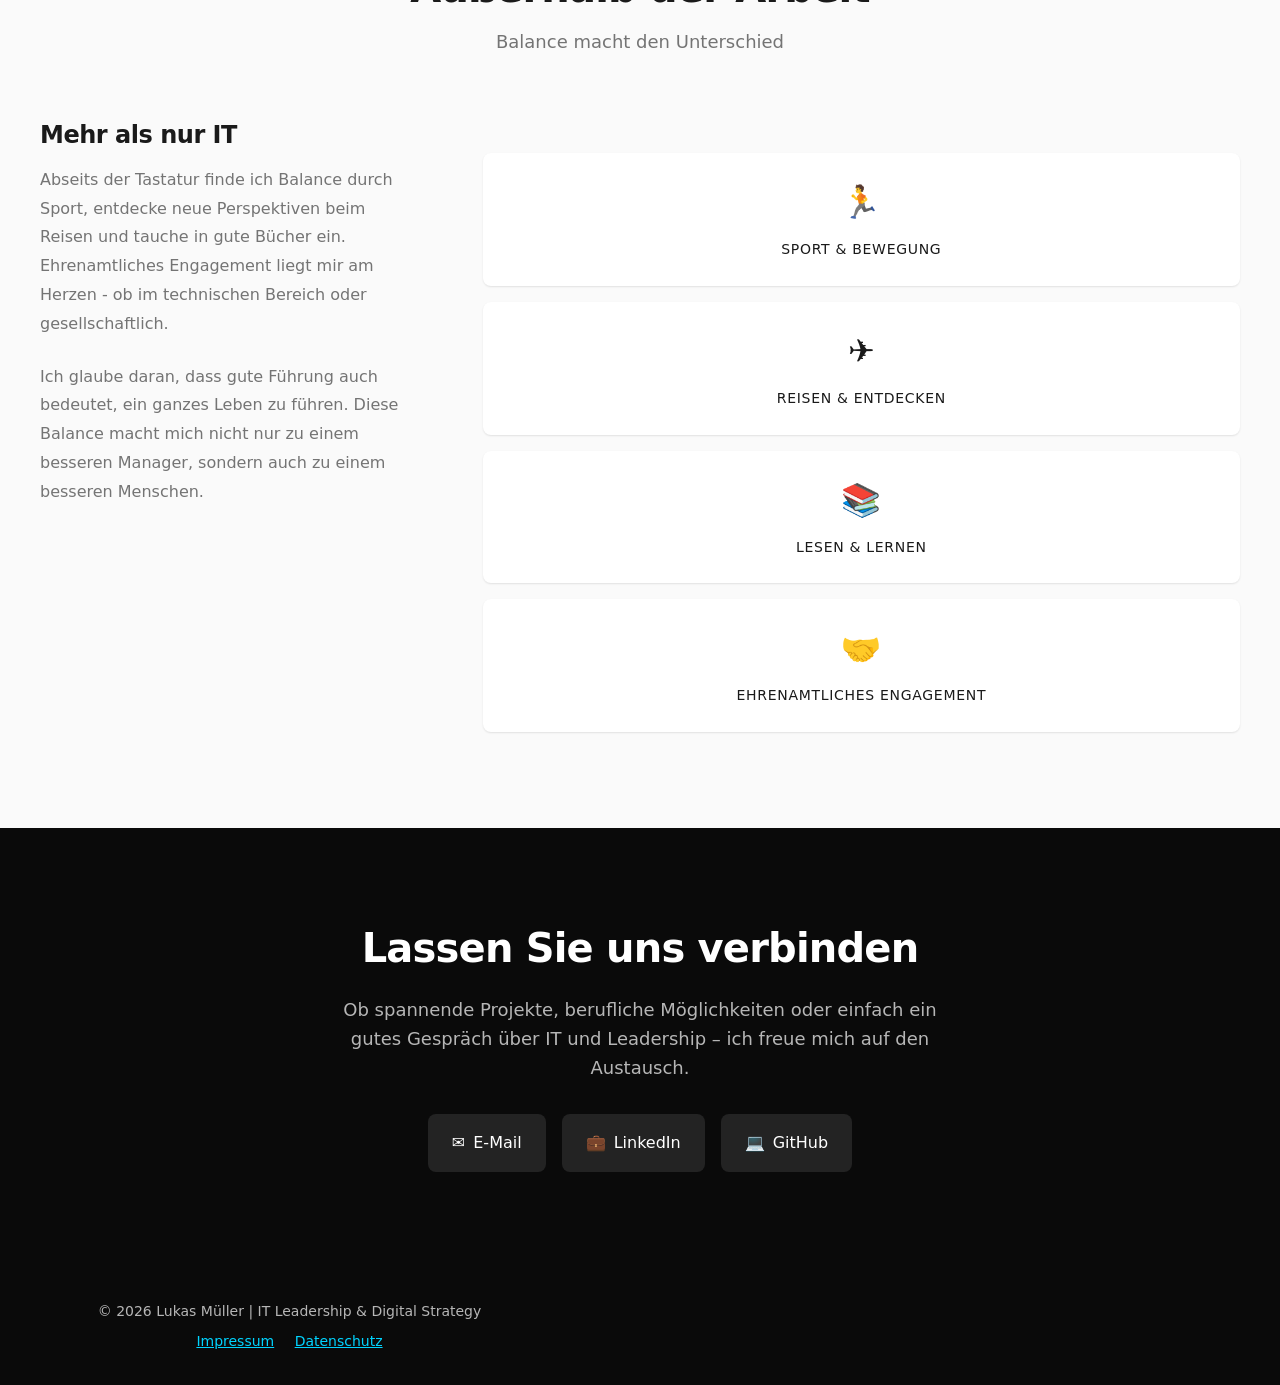
==== commit a7b28bf5: "Fix: LinkedIn-Link auf korrekte URL aktualisiert" ====
--- a/index.html
+++ b/index.html
@@ -308,7 +308,7 @@
             <a href="#" id="email-link" class="contact-link" aria-label="E-Mail senden">
               <span>✉️</span> E-Mail
             </a>
-            <a href="https://linkedin.com/in/lukas-mueller" class="contact-link" target="_blank" rel="noopener noreferrer" aria-label="LinkedIn Profil">
+            <a href="https://www.linkedin.com/in/lukas-mueller-it/" class="contact-link" target="_blank" rel="noopener noreferrer" aria-label="LinkedIn Profil">
               <span>💼</span> LinkedIn
             </a>
             <a href="https://github.com/muellerlukas1809" class="contact-link" target="_blank" rel="noopener noreferrer" aria-label="GitHub Profil">
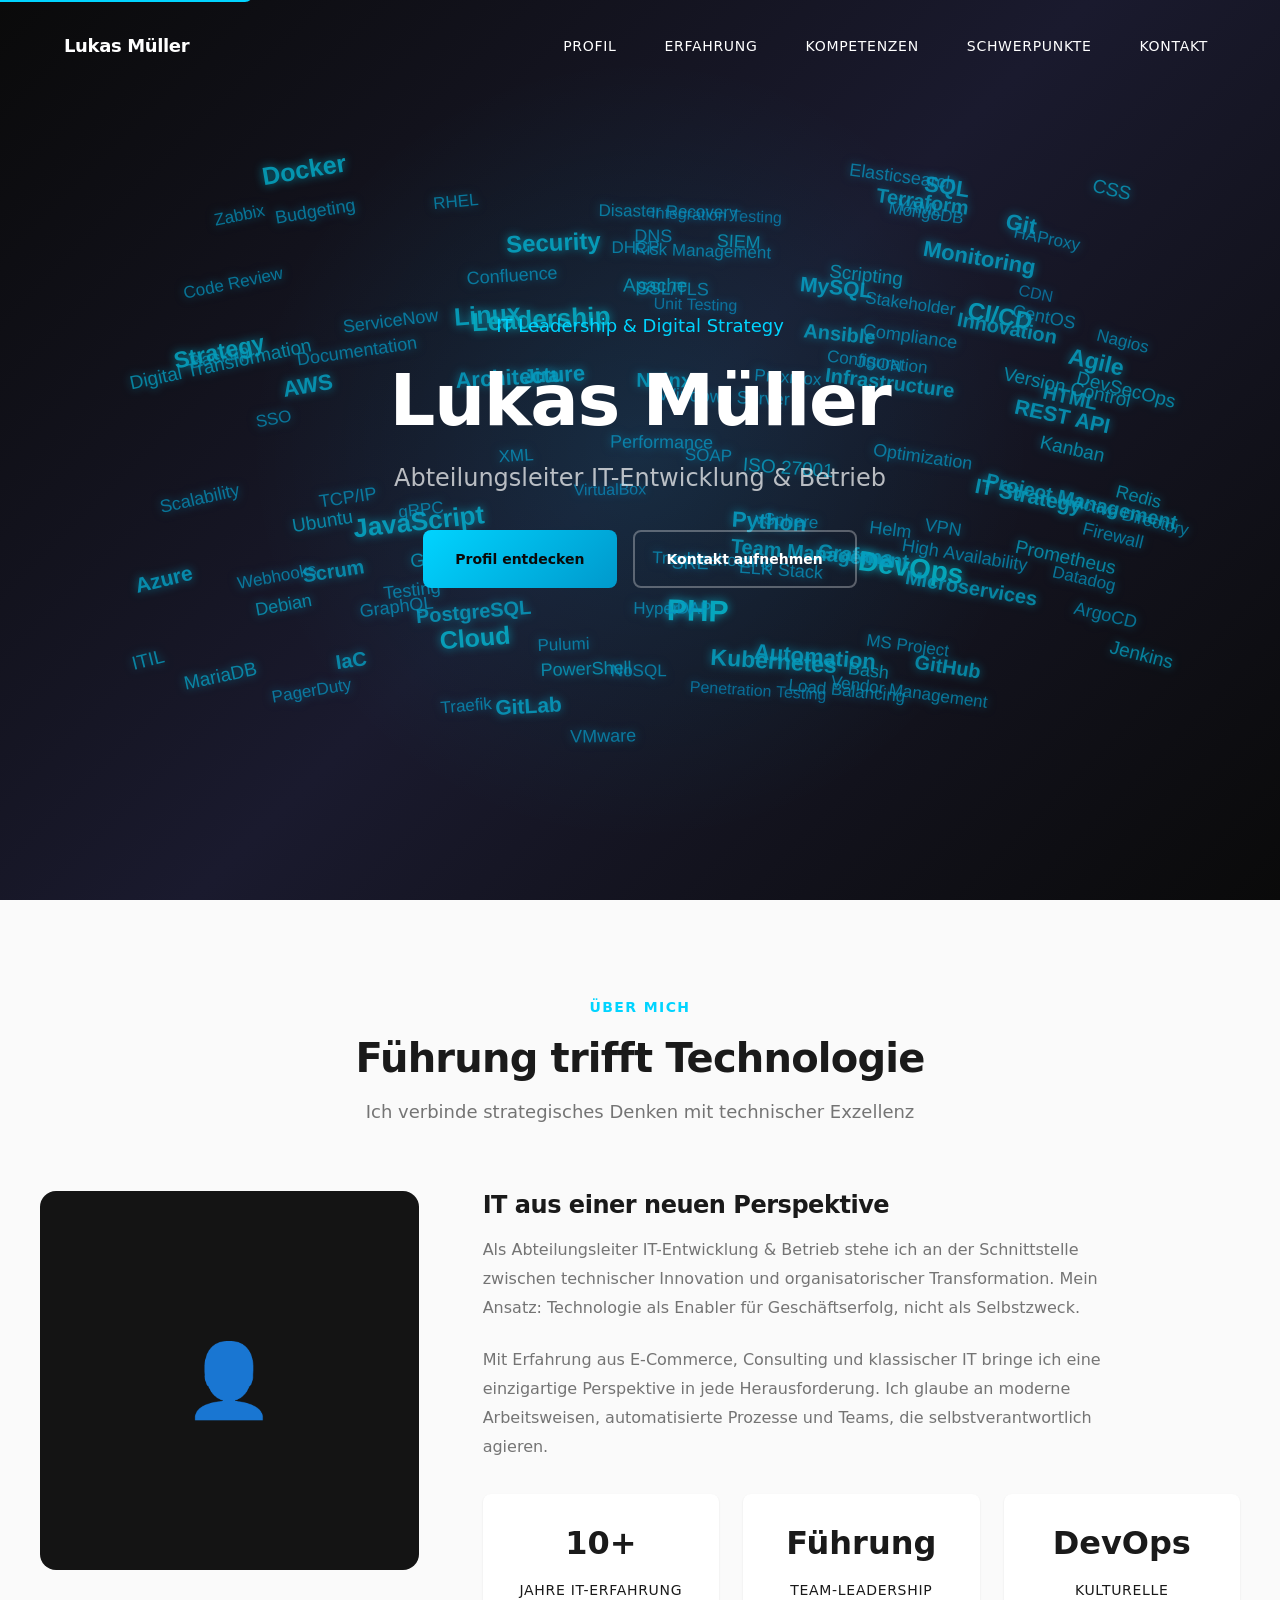
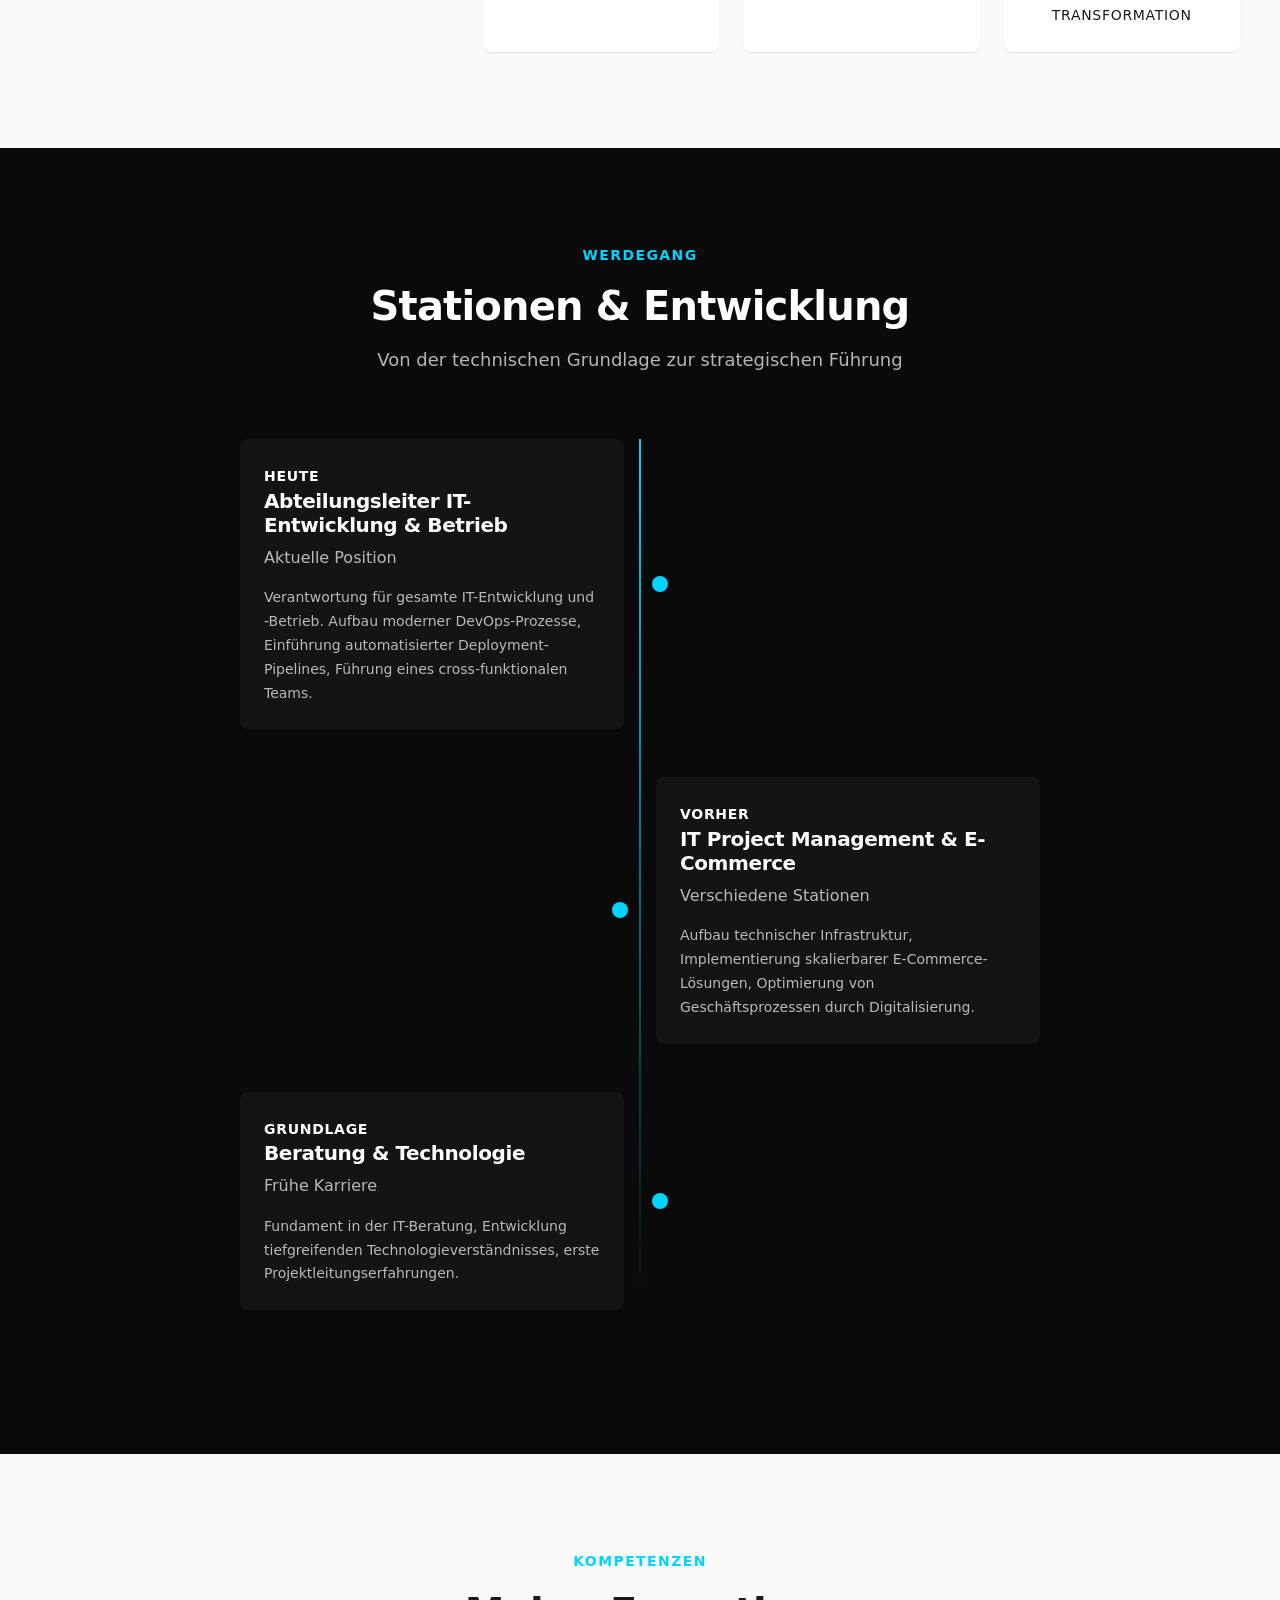
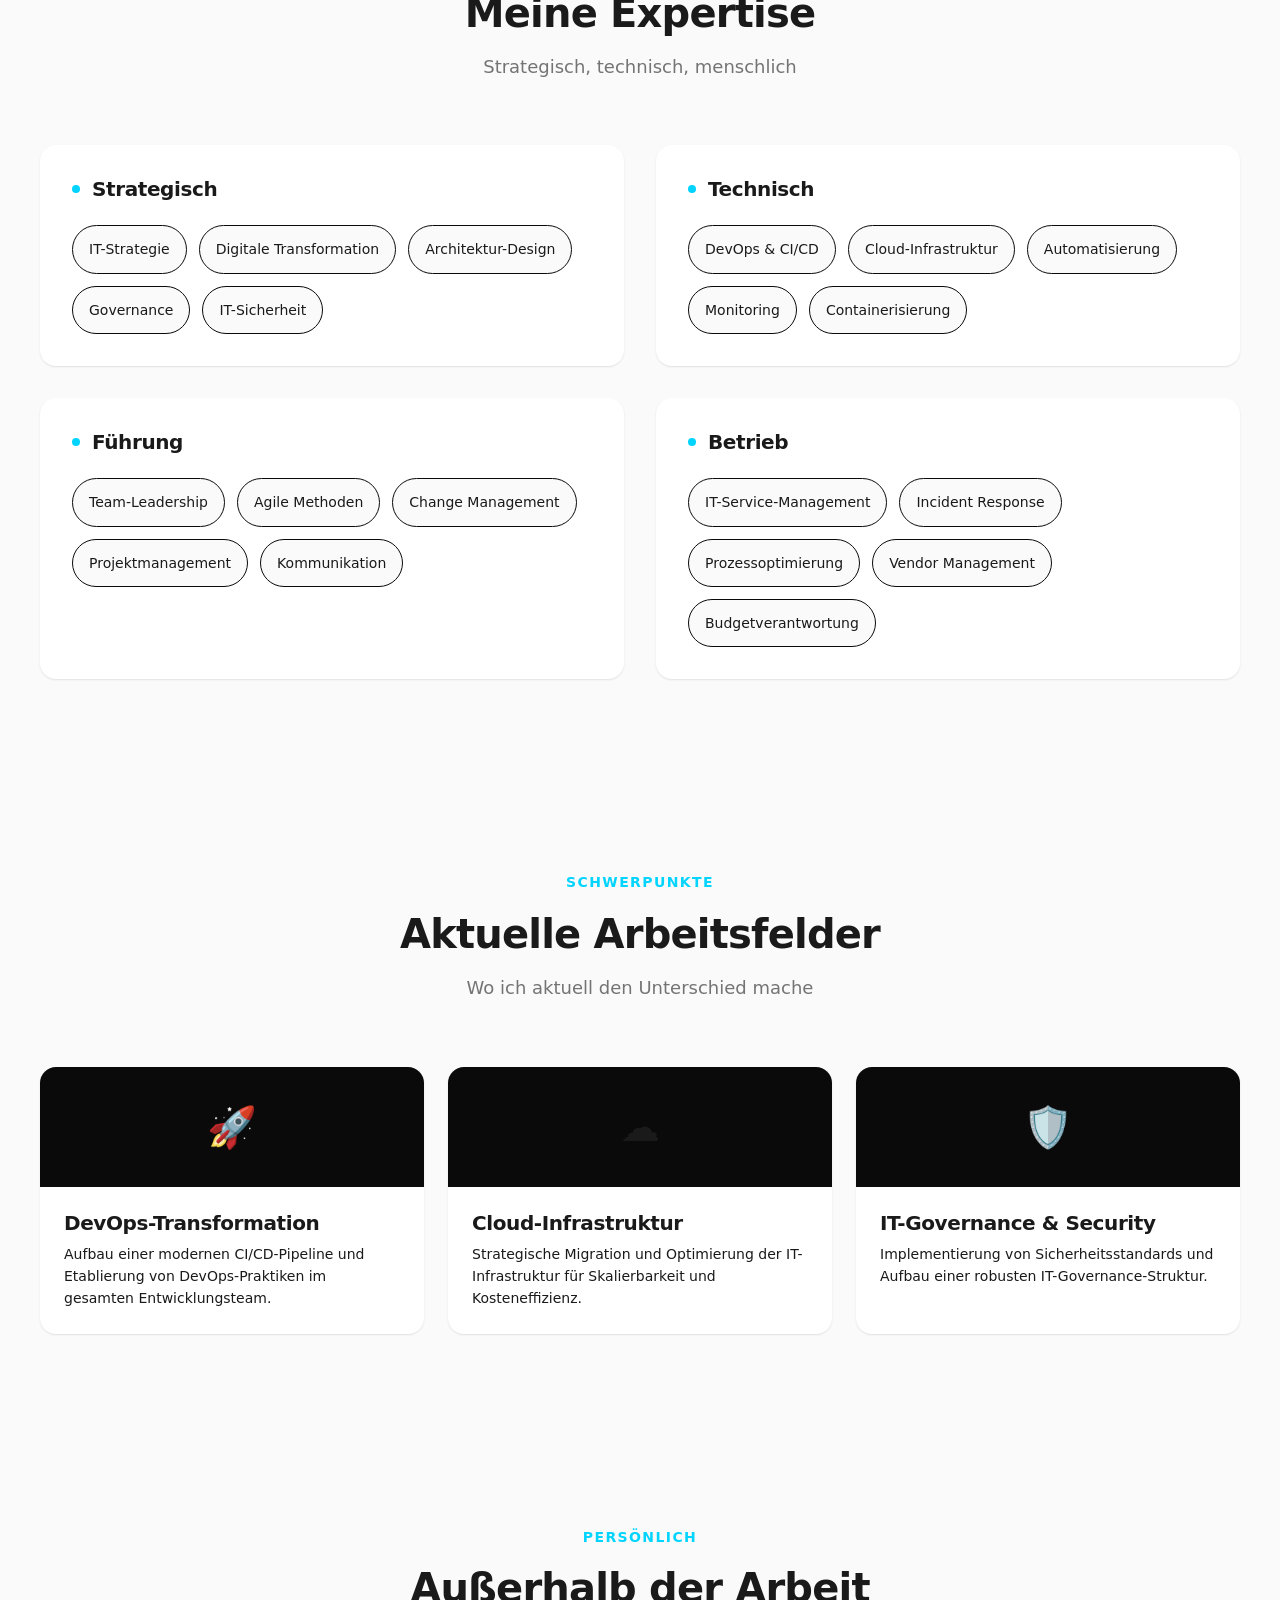
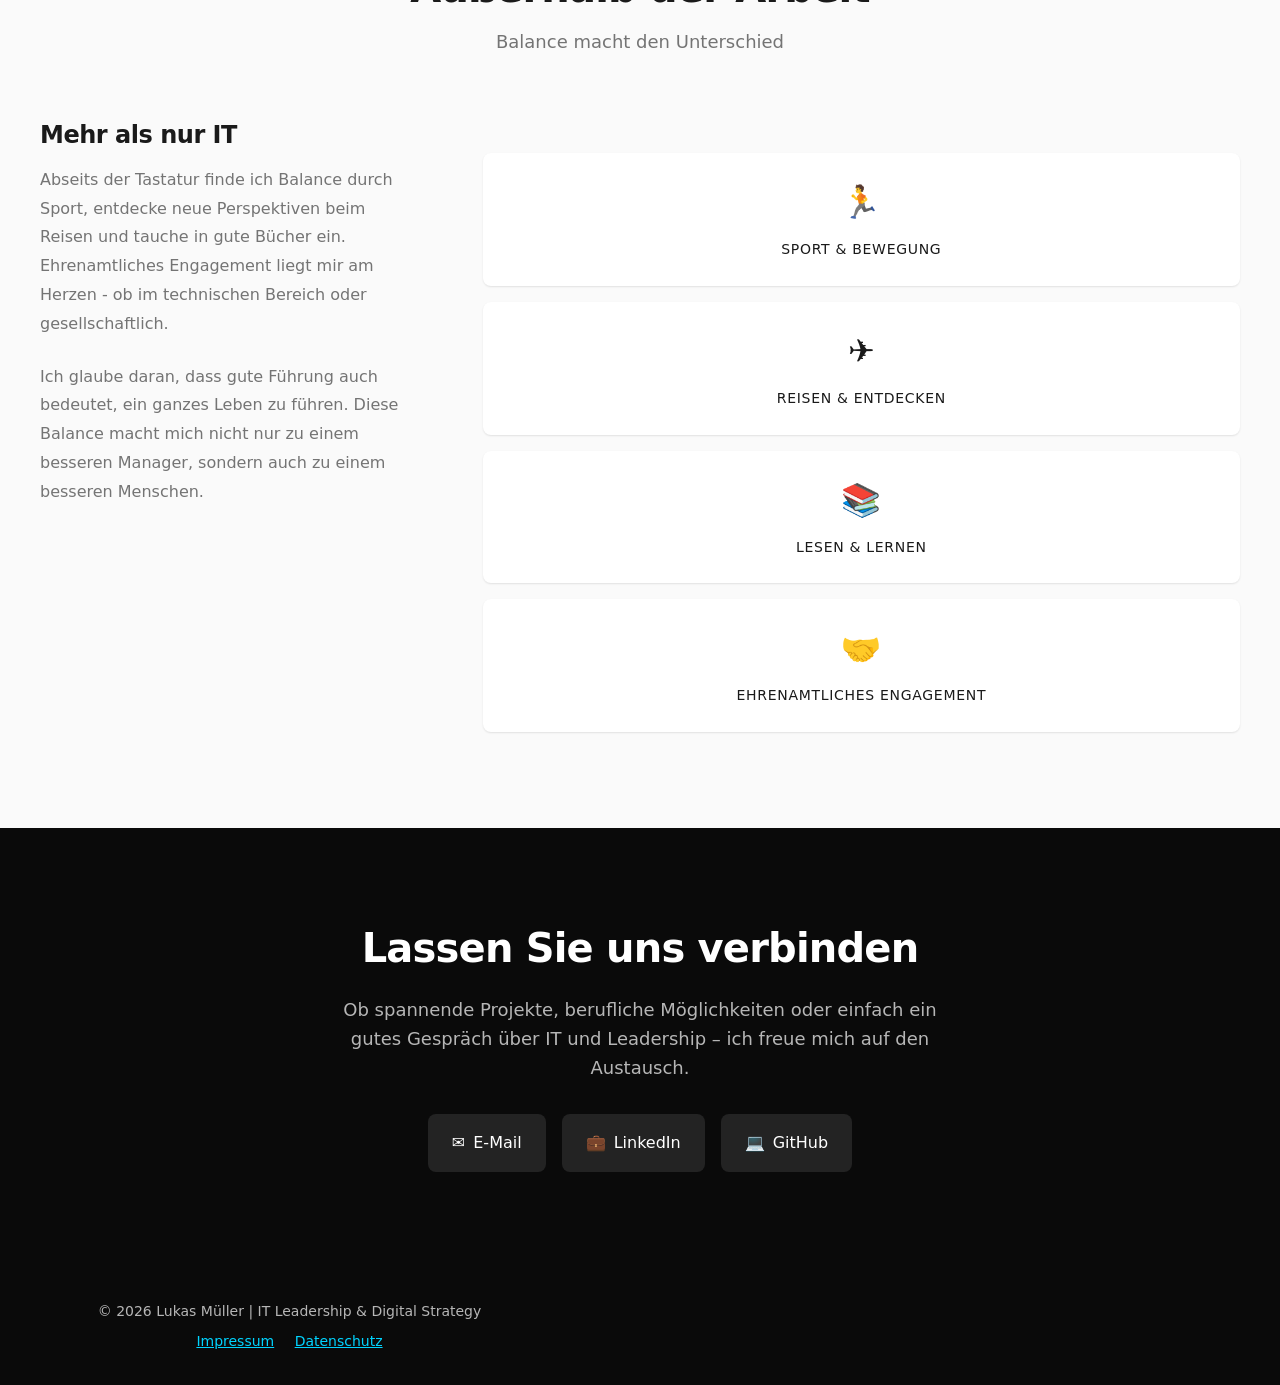
==== commit aa699bfd: "Fix: CSP frame-ancestors entfernt (nicht im Meta-Tag unterstützt), SW-Pfad relativ" ====
--- a/index.html
+++ b/index.html
@@ -34,7 +34,7 @@
   <link rel="stylesheet" href="css/style.css">
   
   <!-- Security/Privacy Meta-Tags -->
-  <meta http-equiv="Content-Security-Policy" content="default-src 'self'; script-src 'self' 'unsafe-inline'; style-src 'self' 'unsafe-inline' https://fonts.googleapis.com; img-src 'self' data:; font-src 'self' https://fonts.gstatic.com; connect-src 'self'; media-src 'self'; object-src 'none'; frame-ancestors 'none'; base-uri 'self'; form-action 'self';">
+  <meta http-equiv="Content-Security-Policy" content="default-src 'self'; script-src 'self' 'unsafe-inline'; style-src 'self' 'unsafe-inline' https://fonts.googleapis.com; img-src 'self' data:; font-src 'self' https://fonts.gstatic.com; connect-src 'self'; media-src 'self'; object-src 'none'; base-uri 'self'; form-action 'self';">
   <meta name="referrer" content="strict-origin-when-cross-origin">
 </head>
 <body>
@@ -338,7 +338,7 @@
   <script>
     if ('serviceWorker' in navigator) {
       window.addEventListener('load', () => {
-        navigator.serviceWorker.register('/sw.js')
+        navigator.serviceWorker.register('sw.js')
           .then((registration) => {
             console.log('[SW] Registered:', registration.scope);
           })
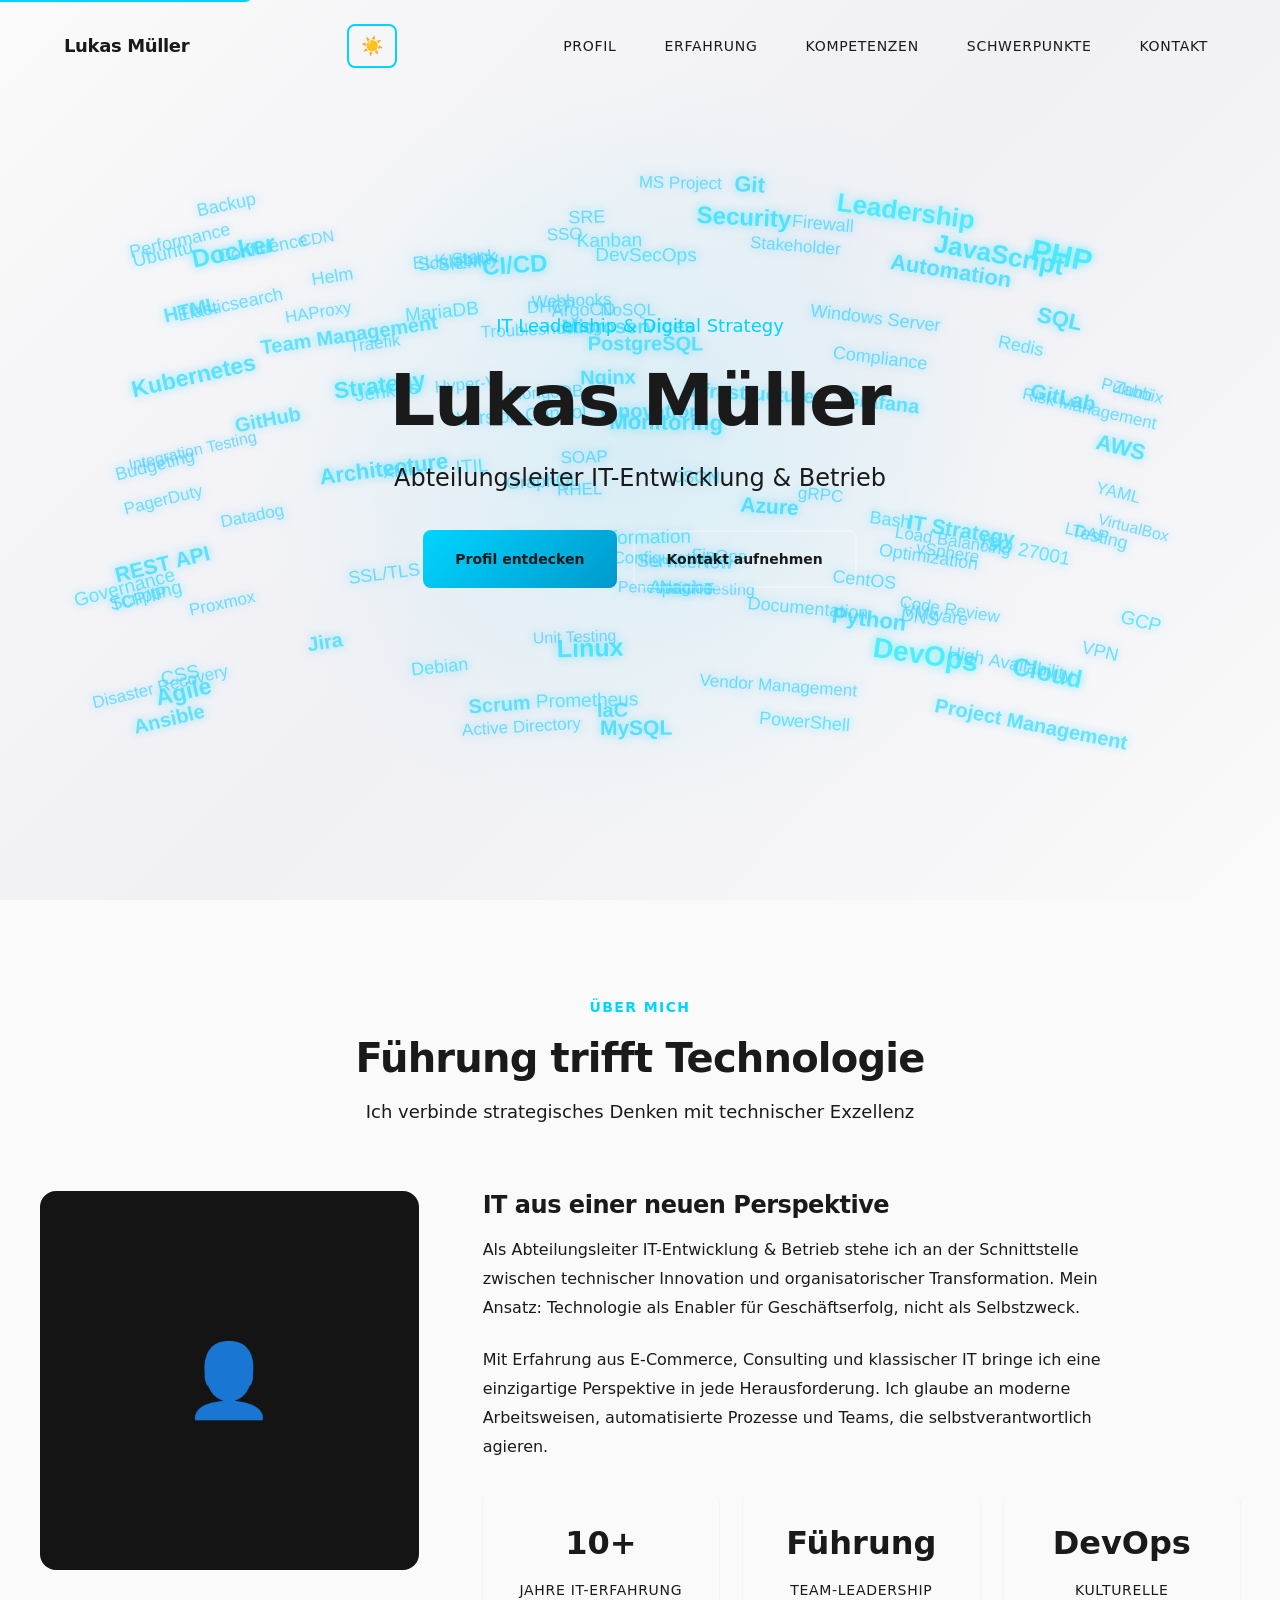
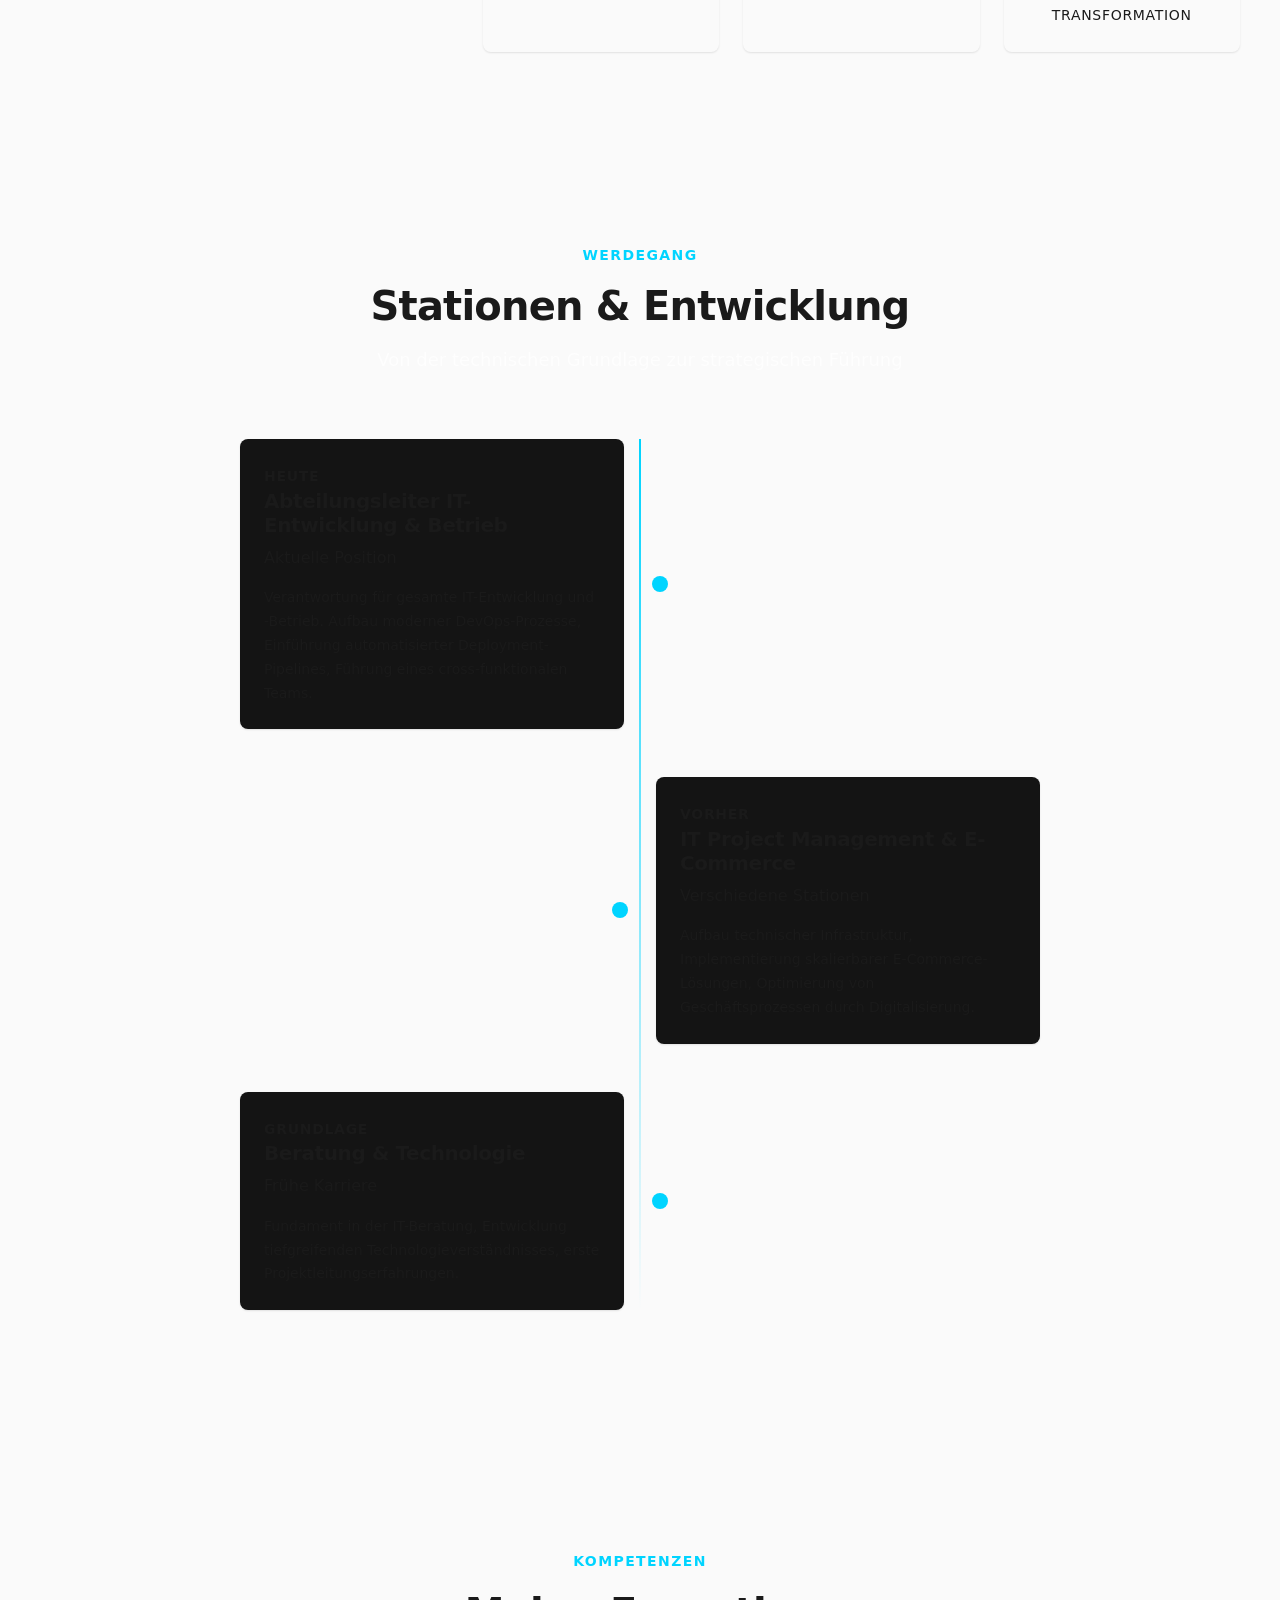
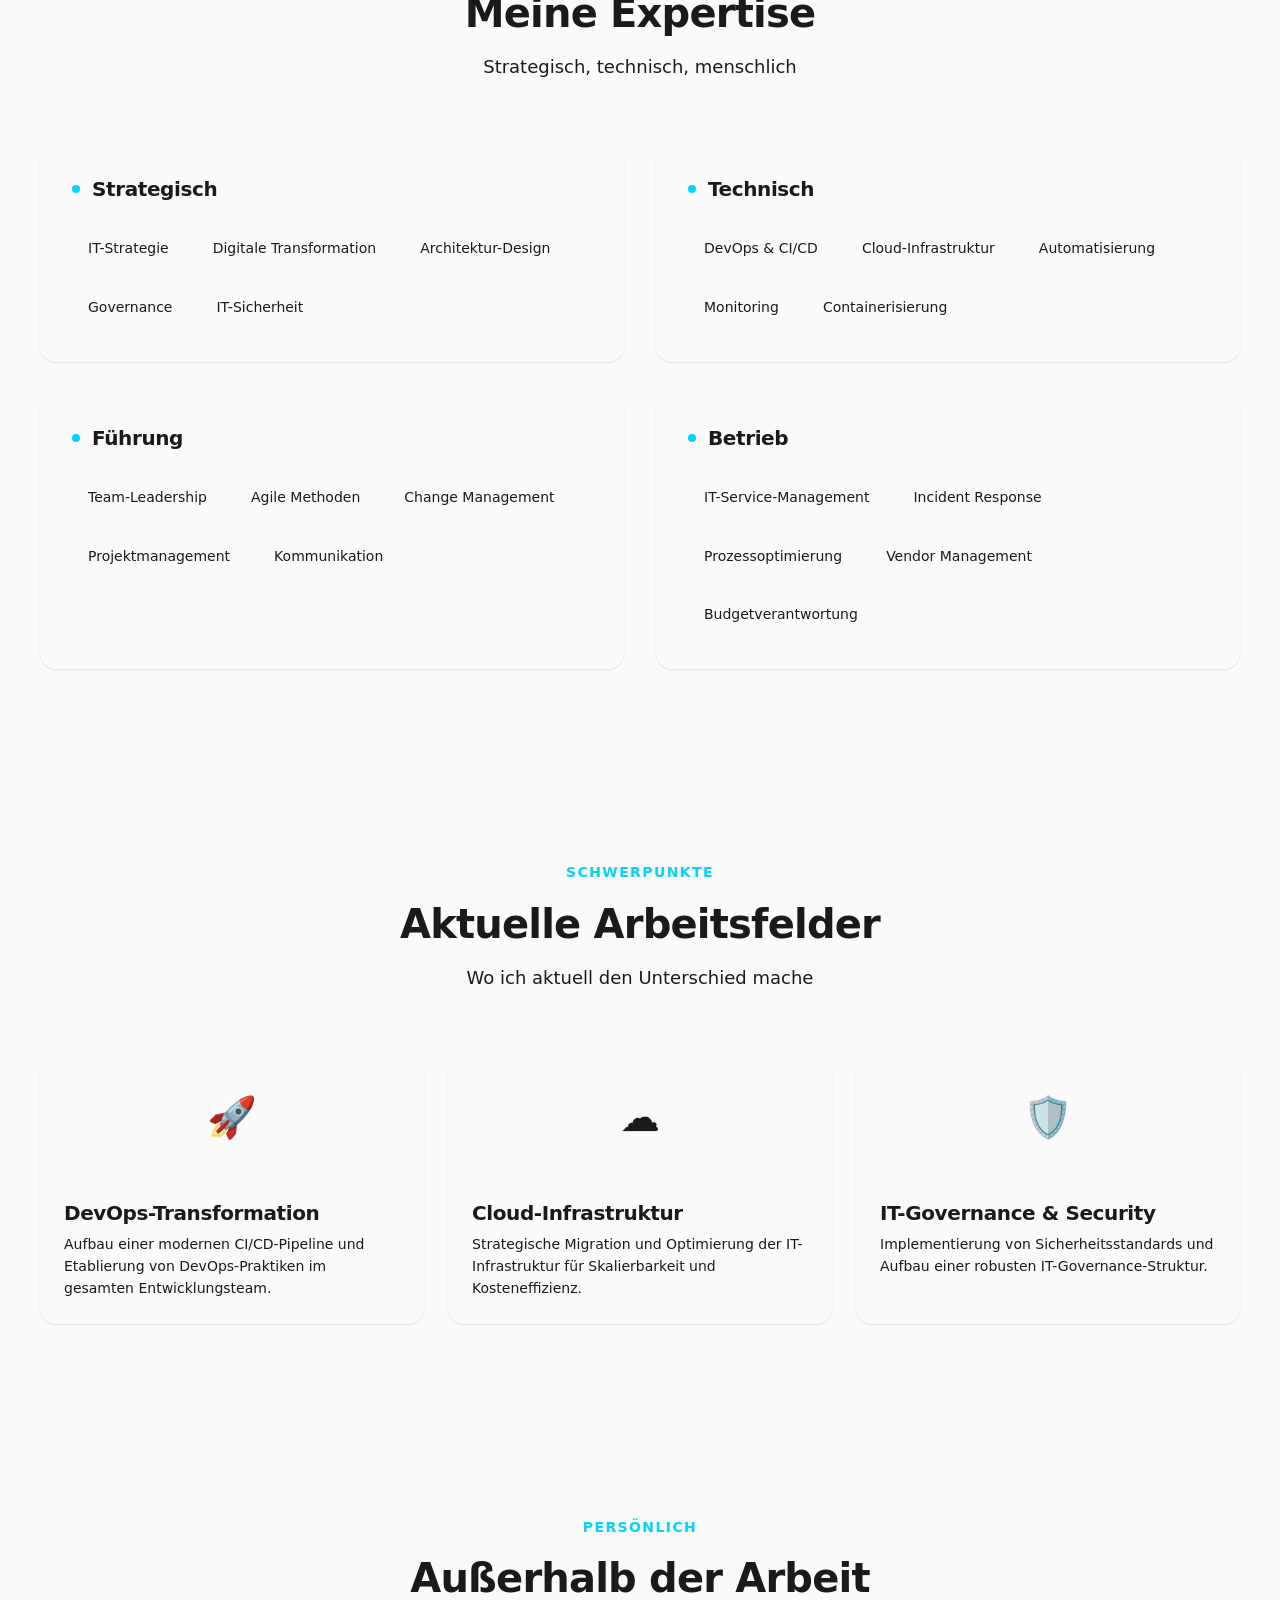
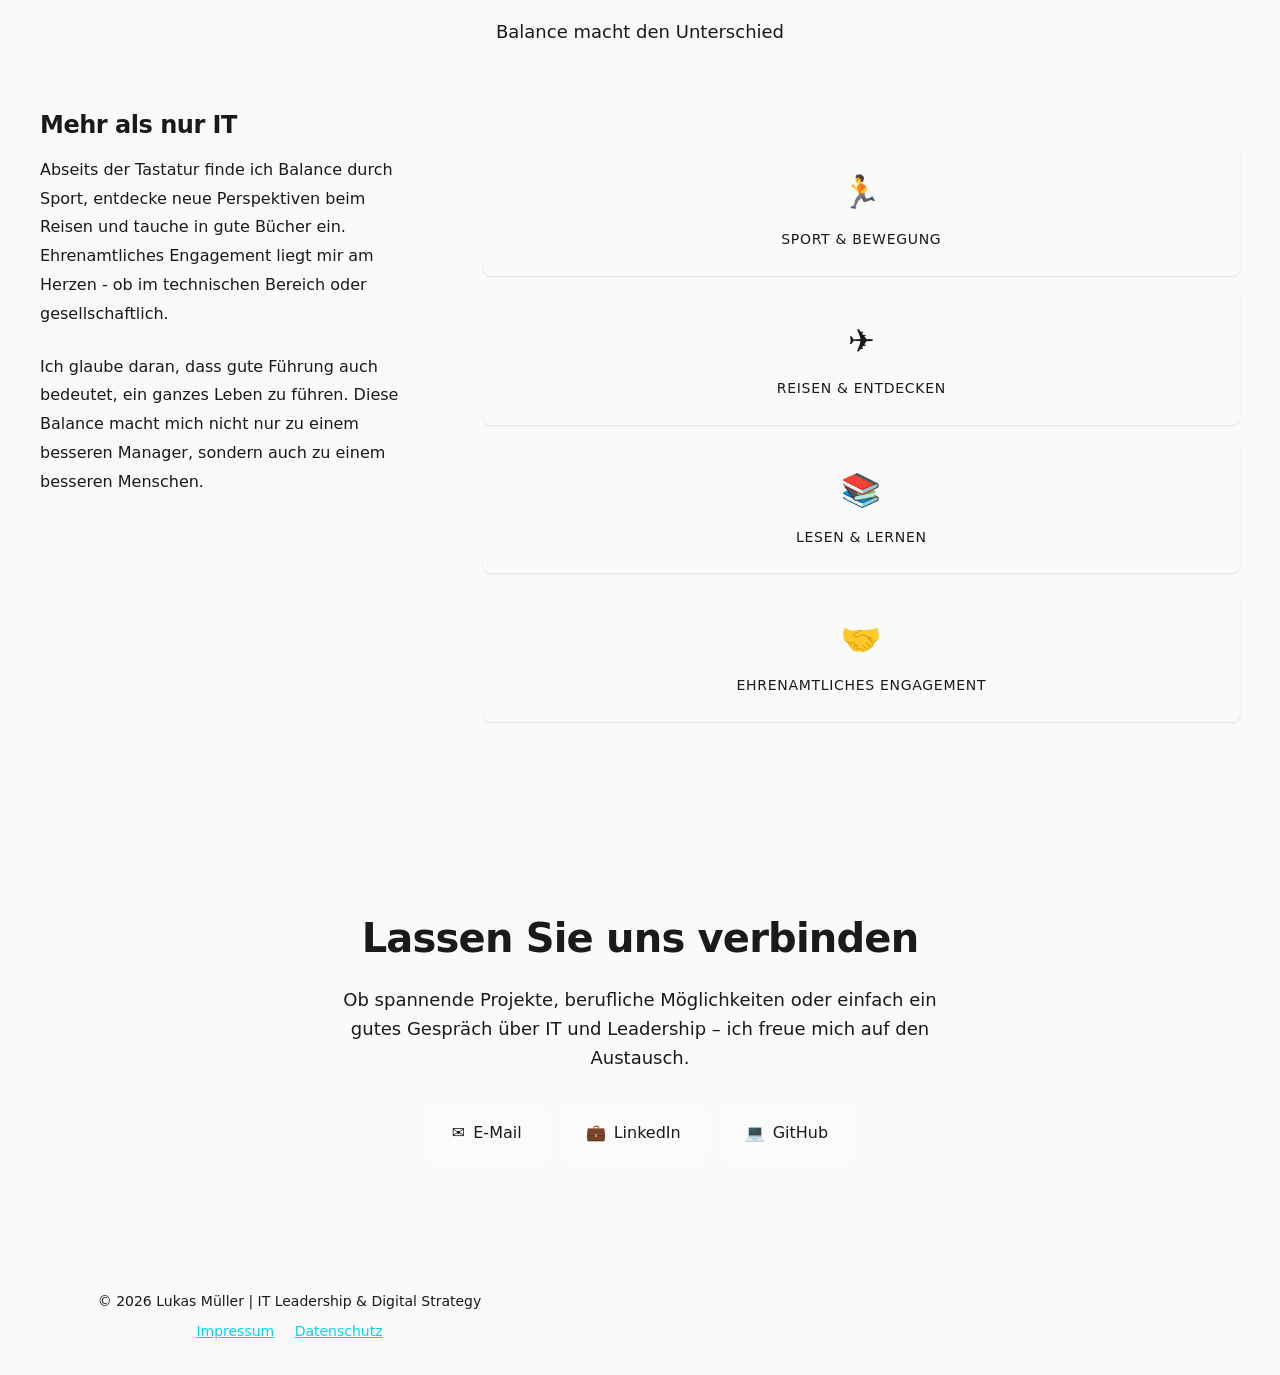
==== commit 649d82b7: "Add: Dark Mode Toggle mit System-Preference-Erkennung und localStorage" ====
--- a/index.html
+++ b/index.html
@@ -53,11 +53,18 @@
     <div class="nav-container">
       <a href="#" class="nav-logo" aria-label="Lukas Müller - Zur Startseite">Lukas Müller</a>
       
-      <button class="nav-toggle" aria-label="Menü öffnen" aria-expanded="false" aria-controls="nav-menu">
-        <span></span>
-        <span></span>
-        <span></span>
-      </button>
+      <div class="nav-actions" style="display: flex; align-items: center; gap: var(--space-4);">
+        <button id="theme-toggle" class="theme-toggle" aria-label="Dark Mode umschalten" title="Dark Mode umschalten">
+          <span class="theme-icon-light">☀️</span>
+          <span class="theme-icon-dark">🌙</span>
+        </button>
+        
+        <button class="nav-toggle" aria-label="Menü öffnen" aria-expanded="false" aria-controls="nav-menu">
+          <span></span>
+          <span></span>
+          <span></span>
+        </button>
+      </div>
       
       <ul class="nav-links" id="nav-menu" role="menubar">
         <li role="none"><a href="#about" role="menuitem">Profil</a></li>
@@ -364,5 +371,44 @@
       }
     })();
   </script>
+  
+  <!-- Dark Mode Toggle -->
+  <script>
+    (function() {
+      const toggle = document.getElementById('theme-toggle');
+      const body = document.body;
+      
+      // Check for saved preference
+      const savedTheme = localStorage.getItem('theme');
+      const systemPrefersDark = window.matchMedia('(prefers-color-scheme: dark)').matches;
+      
+      // Set initial theme
+      if (savedTheme) {
+        body.setAttribute('data-theme', savedTheme);
+      } else if (systemPrefersDark) {
+        body.setAttribute('data-theme', 'dark');
+      } else {
+        body.setAttribute('data-theme', 'light');
+      }
+      
+      // Toggle function
+      if (toggle) {
+        toggle.addEventListener('click', function() {
+          const currentTheme = body.getAttribute('data-theme');
+          const newTheme = currentTheme === 'dark' ? 'light' : 'dark';
+          
+          body.setAttribute('data-theme', newTheme);
+          localStorage.setItem('theme', newTheme);
+        });
+      }
+      
+      // Listen for system changes (only if no manual preference saved)
+      window.matchMedia('(prefers-color-scheme: dark)').addEventListener('change', function(e) {
+        if (!localStorage.getItem('theme')) {
+          body.setAttribute('data-theme', e.matches ? 'dark' : 'light');
+        }
+      });
+    })();
+  </script>
 </body>
 </html>
--- a/css/style.css
+++ b/css/style.css
@@ -7,17 +7,12 @@
 
 /* === CSS VARIABLES & DESIGN TOKENS === */
 :root {
-  /* Colors - Dark Mode (Default Hero) */
-  --color-bg-dark: #0a0a0a;
+  /* Theme-aware Variables (Default: Auto/System) */
+  --color-bg: #fafafa;
+  --color-bg-elevated: #ffffff;
+  --color-text: #1a1a1a;
+  --color-text-muted: rgba(26, 26, 26, 0.6);
   --color-bg-dark-elevated: #141414;
-  --color-text-dark: #ffffff;
-  --color-text-dark-muted: rgba(255, 255, 255, 0.7);
-  
-  /* Colors - Light Mode (Content) */
-  --color-bg-light: #fafafa;
-  --color-bg-light-elevated: #ffffff;
-  --color-text-light: #1a1a1a;
-  --color-text-light-muted: rgba(26, 26, 26, 0.6);
   
   /* Accent Colors */
   --color-accent: #00d4ff;
@@ -25,7 +20,7 @@
   --color-accent-light: #66e0ff;
   
   /* Gradients */
-  --gradient-hero: linear-gradient(135deg, #0a0a0a 0%, #1a1a2e 50%, #0a0a0a 100%);
+  --gradient-hero: linear-gradient(135deg, #fafafa 0%, #f0f0f5 50%, #fafafa 100%);
   --gradient-accent: linear-gradient(135deg, #00d4ff 0%, #0099cc 100%);
   
   /* Typography */
@@ -82,6 +77,52 @@
   --border-radius-lg: 1rem;
 }
 
+/* === DARK MODE === */
+[data-theme="dark"] {
+  --color-bg: #0a0a0a;
+  --color-bg-elevated: #141414;
+  --color-text: #ffffff;
+  --color-text-muted: rgba(255, 255, 255, 0.7);
+  --gradient-hero: linear-gradient(135deg, #0a0a0a 0%, #1a1a2e 50%, #0a0a0a 100%);
+  --shadow-sm: 0 1px 2px rgba(0, 0, 0, 0.3);
+  --shadow-md: 0 4px 6px rgba(0, 0, 0, 0.4);
+  --shadow-lg: 0 10px 15px rgba(0, 0, 0, 0.5);
+  --shadow-xl: 0 20px 25px rgba(0, 0, 0, 0.6);
+}
+
+/* === LIGHT MODE === */
+[data-theme="light"] {
+  --color-bg: #fafafa;
+  --color-bg-elevated: #ffffff;
+  --color-text: #1a1a1a;
+  --color-text-muted: rgba(26, 26, 26, 0.6);
+  --gradient-hero: linear-gradient(135deg, #fafafa 0%, #f0f0f5 50%, #fafafa 100%);
+  --shadow-sm: 0 1px 2px rgba(0, 0, 0, 0.1);
+  --shadow-md: 0 4px 6px rgba(0, 0, 0, 0.1);
+  --shadow-lg: 0 10px 15px rgba(0, 0, 0, 0.1);
+  --shadow-xl: 0 20px 25px rgba(0, 0, 0, 0.15);
+}
+
+/* === SYSTEM PREFERENCE (Default) === */
+@media (prefers-color-scheme: dark) {
+  :root:not([data-theme="light"]) {
+    --color-bg: #0a0a0a;
+    --color-bg-elevated: #141414;
+    --color-text: #ffffff;
+    --color-text-muted: rgba(255, 255, 255, 0.7);
+    --gradient-hero: linear-gradient(135deg, #0a0a0a 0%, #1a1a2e 50%, #0a0a0a 100%);
+    --shadow-sm: 0 1px 2px rgba(0, 0, 0, 0.3);
+    --shadow-md: 0 4px 6px rgba(0, 0, 0, 0.4);
+    --shadow-lg: 0 10px 15px rgba(0, 0, 0, 0.5);
+    --shadow-xl: 0 20px 25px rgba(0, 0, 0, 0.6);
+    }
+}
+
+:root {
+  --border-radius: 0.5rem;
+  --border-radius-lg: 1rem;
+}
+
 /* === RESET & BASE === */
 *, *::before, *::after {
   box-sizing: border-box;
@@ -130,8 +171,8 @@
   font-family: var(--font-primary);
   font-size: var(--font-size-base);
   line-height: 1.6;
-  color: var(--color-text-light);
-  background: var(--color-bg-light);
+  color: var(--color-text);
+  background: var(--color-bg);
   overflow-x: hidden;
 }
 
@@ -1040,3 +1081,62 @@
   0%, 100% { opacity: 1; transform: scale(1); }
   50% { opacity: 0.6; transform: scale(1.05); }
 }
+
+/* === THEME TOGGLE === */
+.theme-toggle {
+  background: none;
+  border: 2px solid var(--color-accent);
+  border-radius: var(--border-radius);
+  padding: var(--space-2) var(--space-3);
+  cursor: pointer;
+  font-size: var(--font-size-lg);
+  transition: var(--transition-base);
+  display: flex;
+  align-items: center;
+  justify-content: center;
+  min-height: 44px;
+  min-width: 44px;
+}
+
+.theme-toggle:hover {
+  background: var(--color-accent);
+  transform: scale(1.05);
+}
+
+.theme-toggle:focus-visible {
+  outline: 3px solid var(--color-accent);
+  outline-offset: 2px;
+}
+
+/* Show/hide icons based on current theme */
+[data-theme="light"] .theme-icon-dark,
+[data-theme="dark"] .theme-icon-light {
+  display: none;
+}
+
+[data-theme="light"] .theme-icon-light,
+[data-theme="dark"] .theme-icon-dark {
+  display: inline;
+}
+
+/* Mobile: adjust toggle position */
+@media (max-width: 768px) {
+  .theme-toggle {
+    padding: var(--space-1) var(--space-2);
+    font-size: var(--font-size-base);
+  }
+}
+
+/* Smooth theme transitions */
+body {
+  transition: background-color var(--transition-base), color var(--transition-base);
+}
+
+.section,
+.timeline-content,
+.skill-category,
+.project-card,
+.highlight-item,
+.about-image-placeholder {
+  transition: background-color var(--transition-base), color var(--transition-base), box-shadow var(--transition-base);
+}
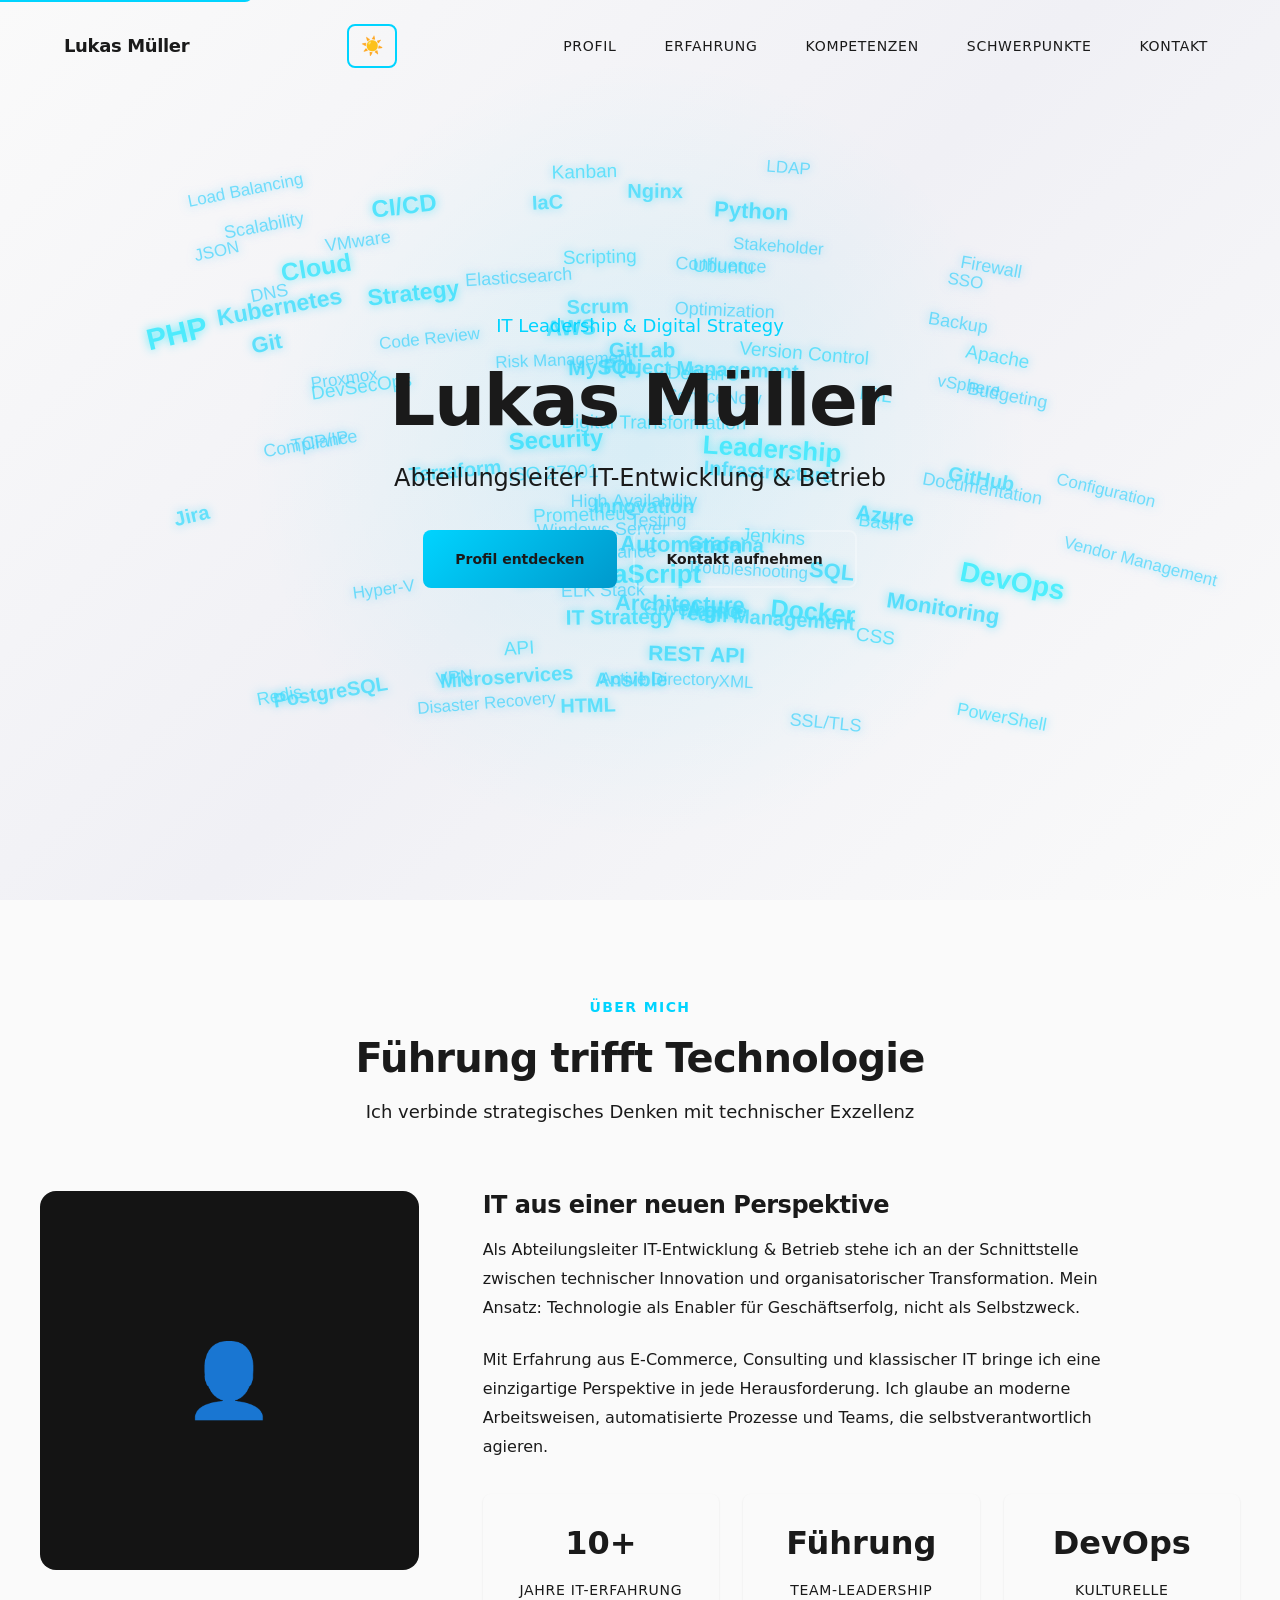
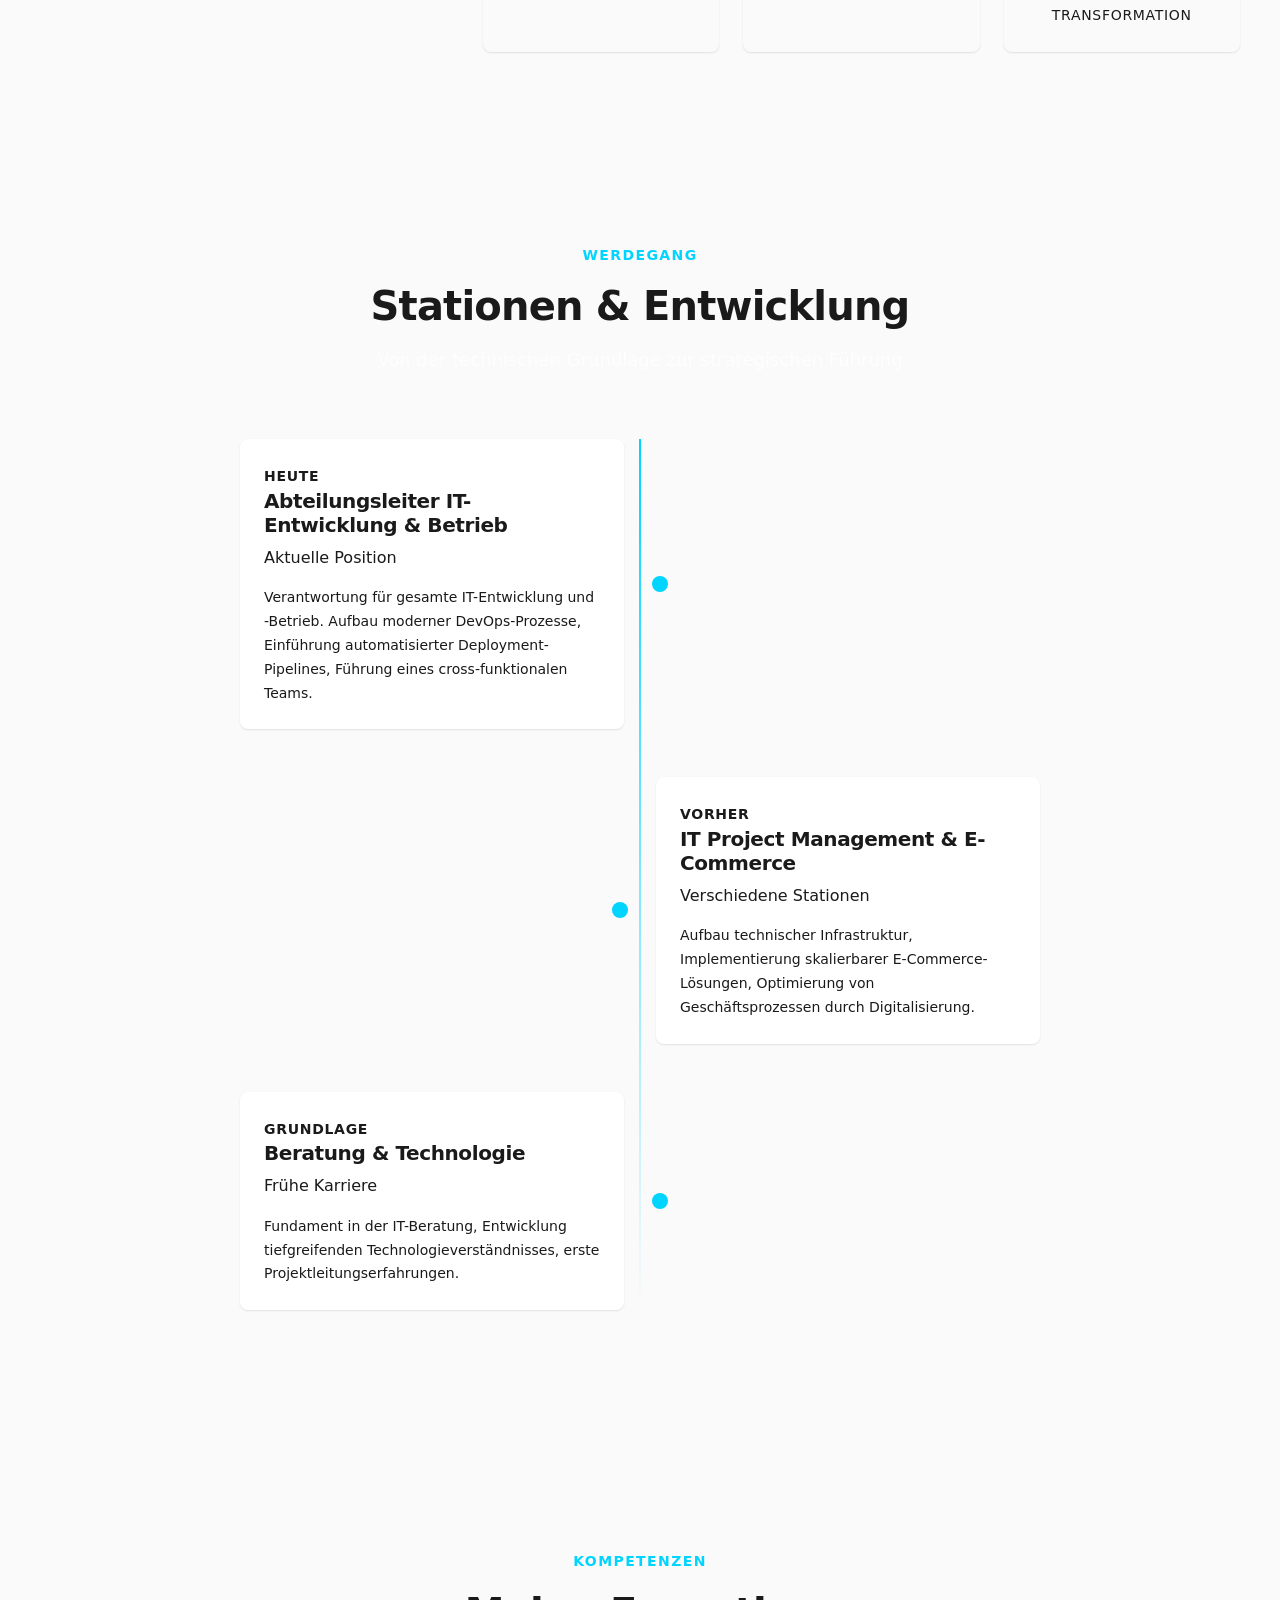
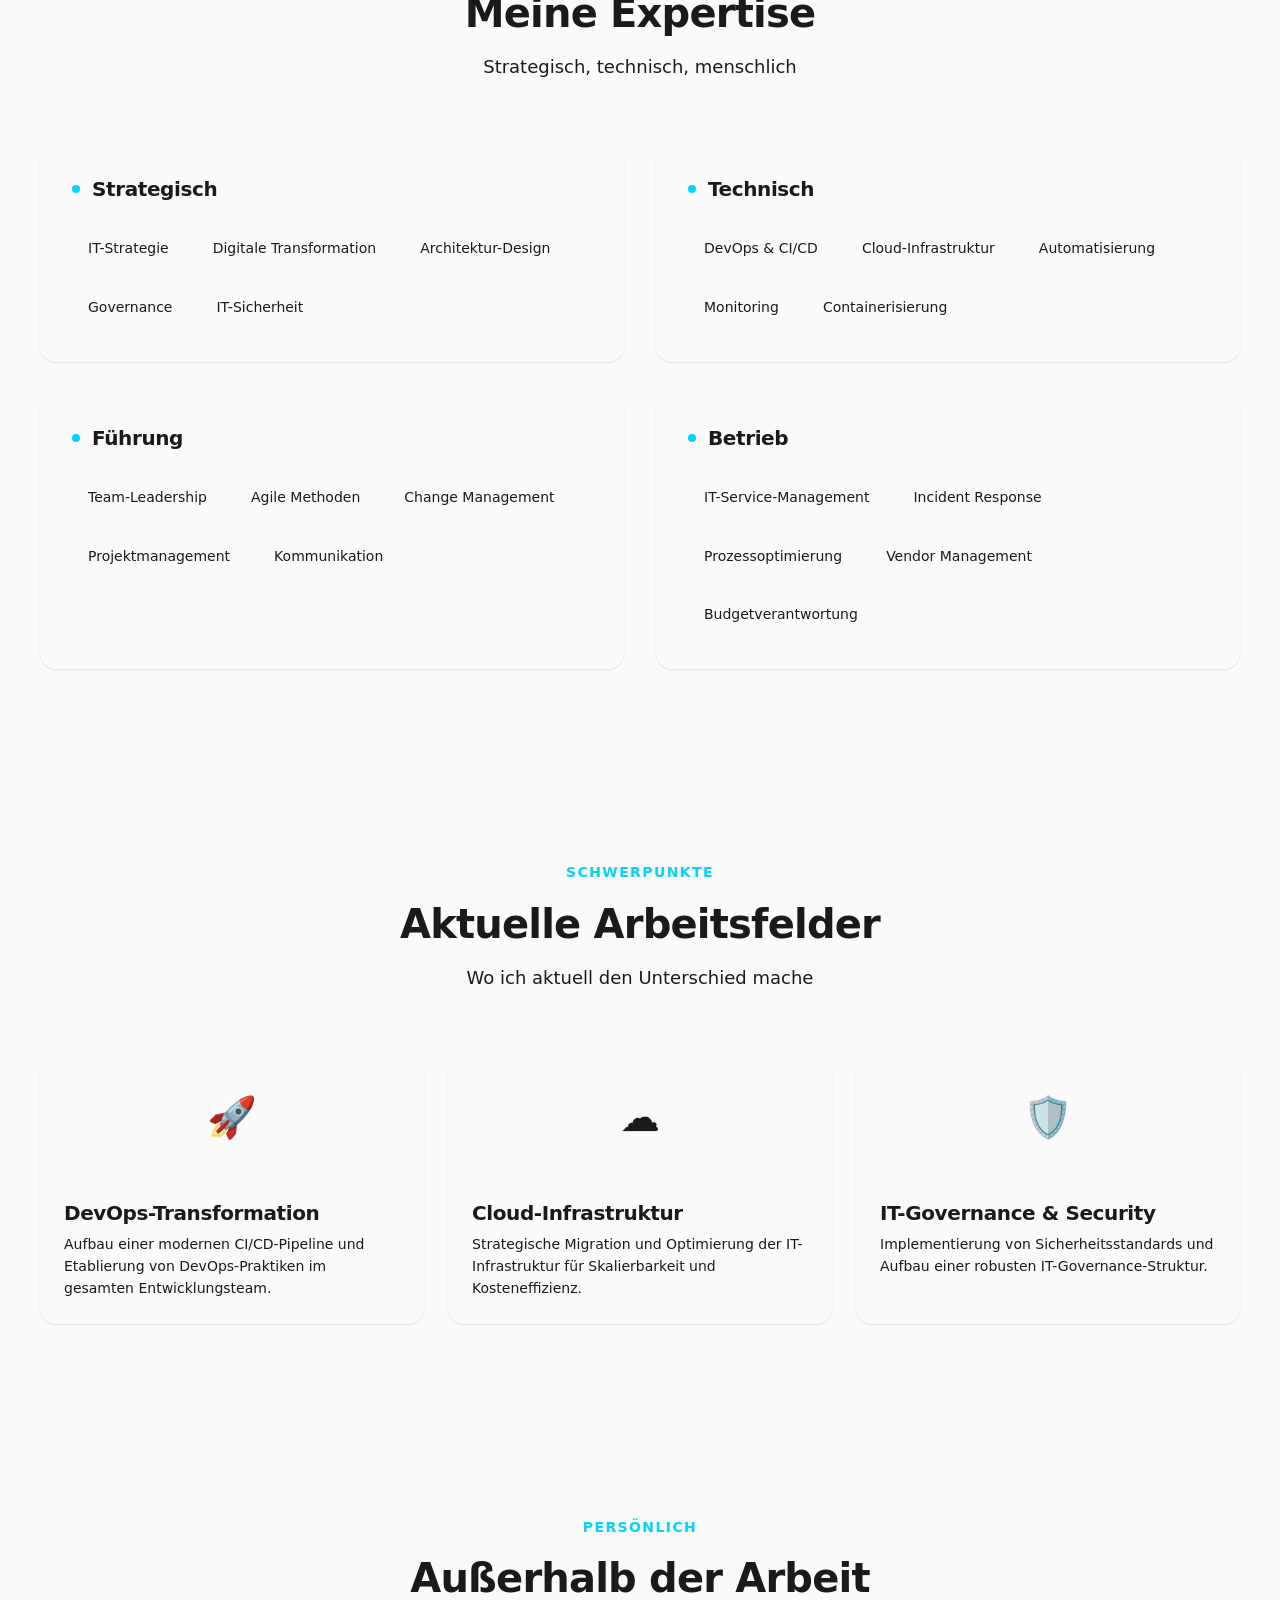
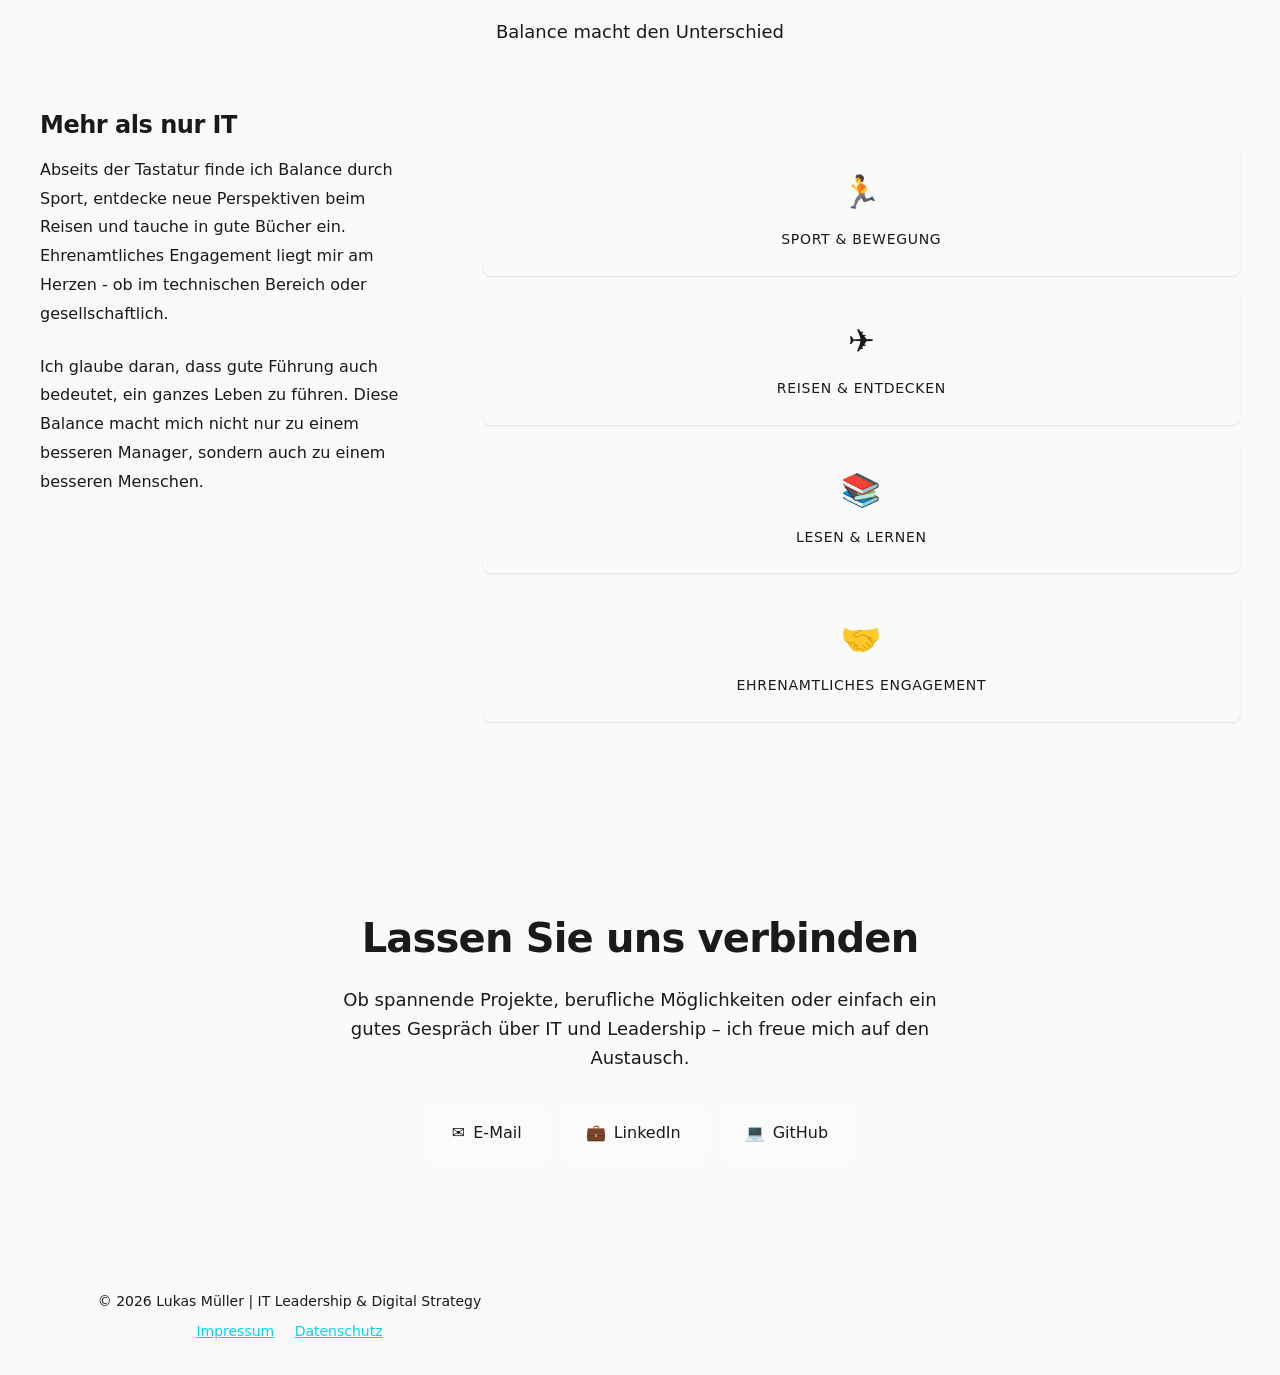
==== commit 8fca9fa7: "Fix: Dark Mode als Standard, Timeline-Farben korrigiert" ====
--- a/index.html
+++ b/index.html
@@ -37,7 +37,7 @@
   <meta http-equiv="Content-Security-Policy" content="default-src 'self'; script-src 'self' 'unsafe-inline'; style-src 'self' 'unsafe-inline' https://fonts.googleapis.com; img-src 'self' data:; font-src 'self' https://fonts.gstatic.com; connect-src 'self'; media-src 'self'; object-src 'none'; base-uri 'self'; form-action 'self';">
   <meta name="referrer" content="strict-origin-when-cross-origin">
 </head>
-<body>
+<body data-theme="dark">
   <!-- Preloader -->
   <div id="preloader" class="preloader" aria-hidden="true">
     <div class="preloader-content">
--- a/css/style.css
+++ b/css/style.css
@@ -440,8 +440,8 @@
 }
 
 .section-dark {
-  background: var(--color-bg-dark);
-  color: var(--color-text-dark);
+  background: var(--color-bg);
+  color: var(--color-text);
 }
 
 .section-dark h1,
@@ -450,13 +450,13 @@
 .section-dark h4,
 .section-dark h5,
 .section-dark h6 {
-  color: var(--color-text-dark);
+  color: var(--color-text);
 }
 
 .section-dark p,
 .section-dark span:not(.section-label),
 .section-dark div {
-  color: var(--color-text-dark);
+  color: var(--color-text);
 }
 
 .section-dark a:not(.btn) {
@@ -467,9 +467,13 @@
   color: var(--color-accent-light);
 }
 
+.section-dark .section-subtitle {
+  color: var(--color-text-muted);
+}
+
 .section-light {
-  background: var(--color-bg-light);
-  color: var(--color-text-light);
+  background: var(--color-bg);
+  color: var(--color-text);
 }
 
 .section-light h1,
@@ -478,29 +482,25 @@
 .section-light h4,
 .section-light h5,
 .section-light h6 {
-  color: var(--color-text-light);
+  color: var(--color-text);
 }
 
 .section-light p,
 .section-light span:not(.section-label),
 .section-light div {
-  color: var(--color-text-light);
+  color: var(--color-text);
 }
 
 .section-light a:not(.btn) {
-  color: var(--color-accent-dark);
+  color: var(--color-accent);
 }
 
 .section-light a:not(.btn):hover {
-  color: var(--color-accent);
-}
-
-.section-dark .section-subtitle {
-  color: var(--color-text-dark-muted);
-}
-
-.section-light .section-subtitle {
-  color: var(--color-text-light-muted);
+  color: var(--color-accent-light);
+}
+
+.section-subtitle {
+  color: var(--color-text-muted);
 }
 
 .section-container {
@@ -716,36 +716,27 @@
 .timeline-title {
   font-size: var(--font-size-xl);
   margin-bottom: var(--space-2);
-  color: var(--color-text-light);
+  color: var(--color-text);
 }
 
 .timeline-company {
   font-size: var(--font-size-base);
-  color: var(--color-text-light-muted);
+  color: var(--color-text-muted);
   margin-bottom: var(--space-4);
 }
 
 .timeline-description {
   font-size: var(--font-size-sm);
-  color: var(--color-text-light-muted);
+  color: var(--color-text-muted);
   line-height: 1.7;
 }
 
-/* === TIMELINE DARK MODE FIXES === */
-.section-dark .timeline-content {
-  background: var(--color-bg-dark-elevated);
-}
-
-.section-dark .timeline-title {
-  color: var(--color-text-dark);
-}
-
-.section-dark .timeline-company {
-  color: var(--color-text-dark-muted);
-}
-
-.section-dark .timeline-description {
-  color: var(--color-text-dark-muted);
+.timeline-content {
+  background: var(--color-bg-elevated);
+  padding: var(--space-6);
+  border-radius: var(--border-radius);
+  box-shadow: var(--shadow-sm);
+  position: relative;
 }
 
 /* === SKILLS === */
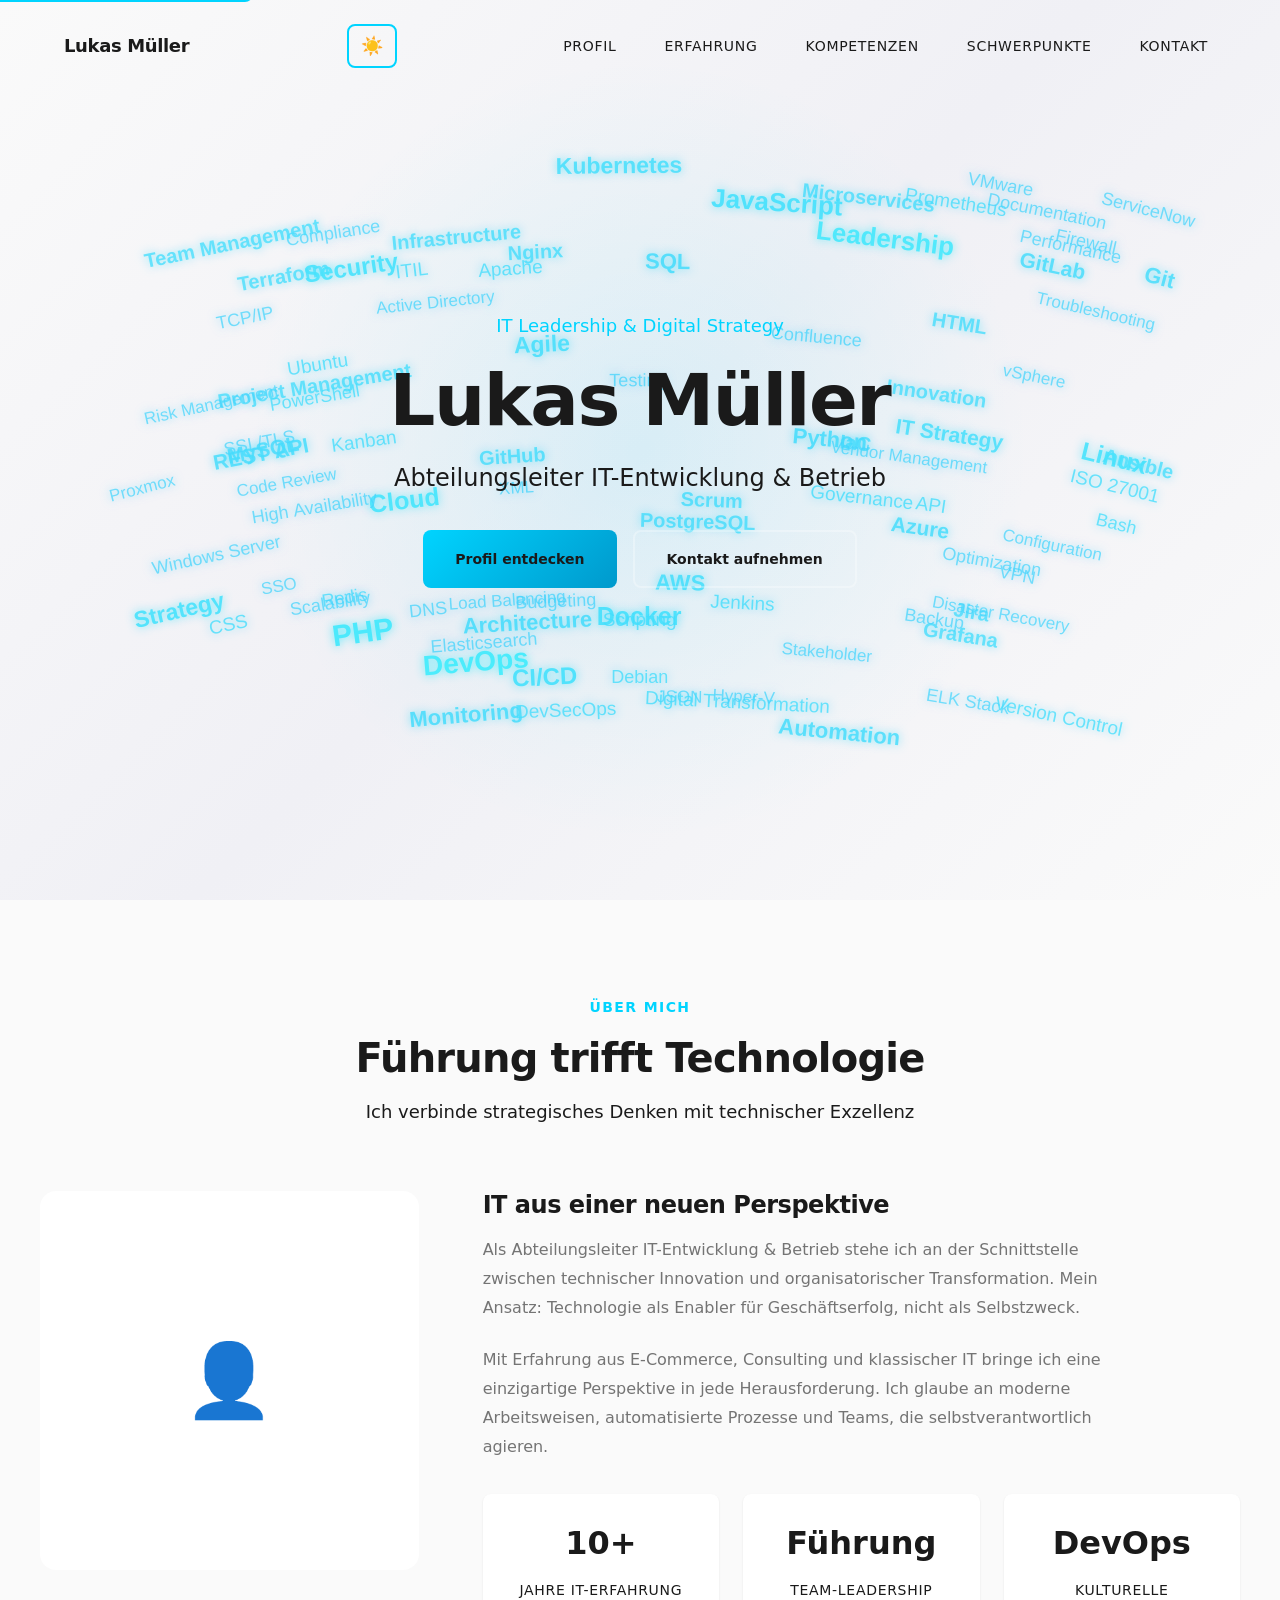
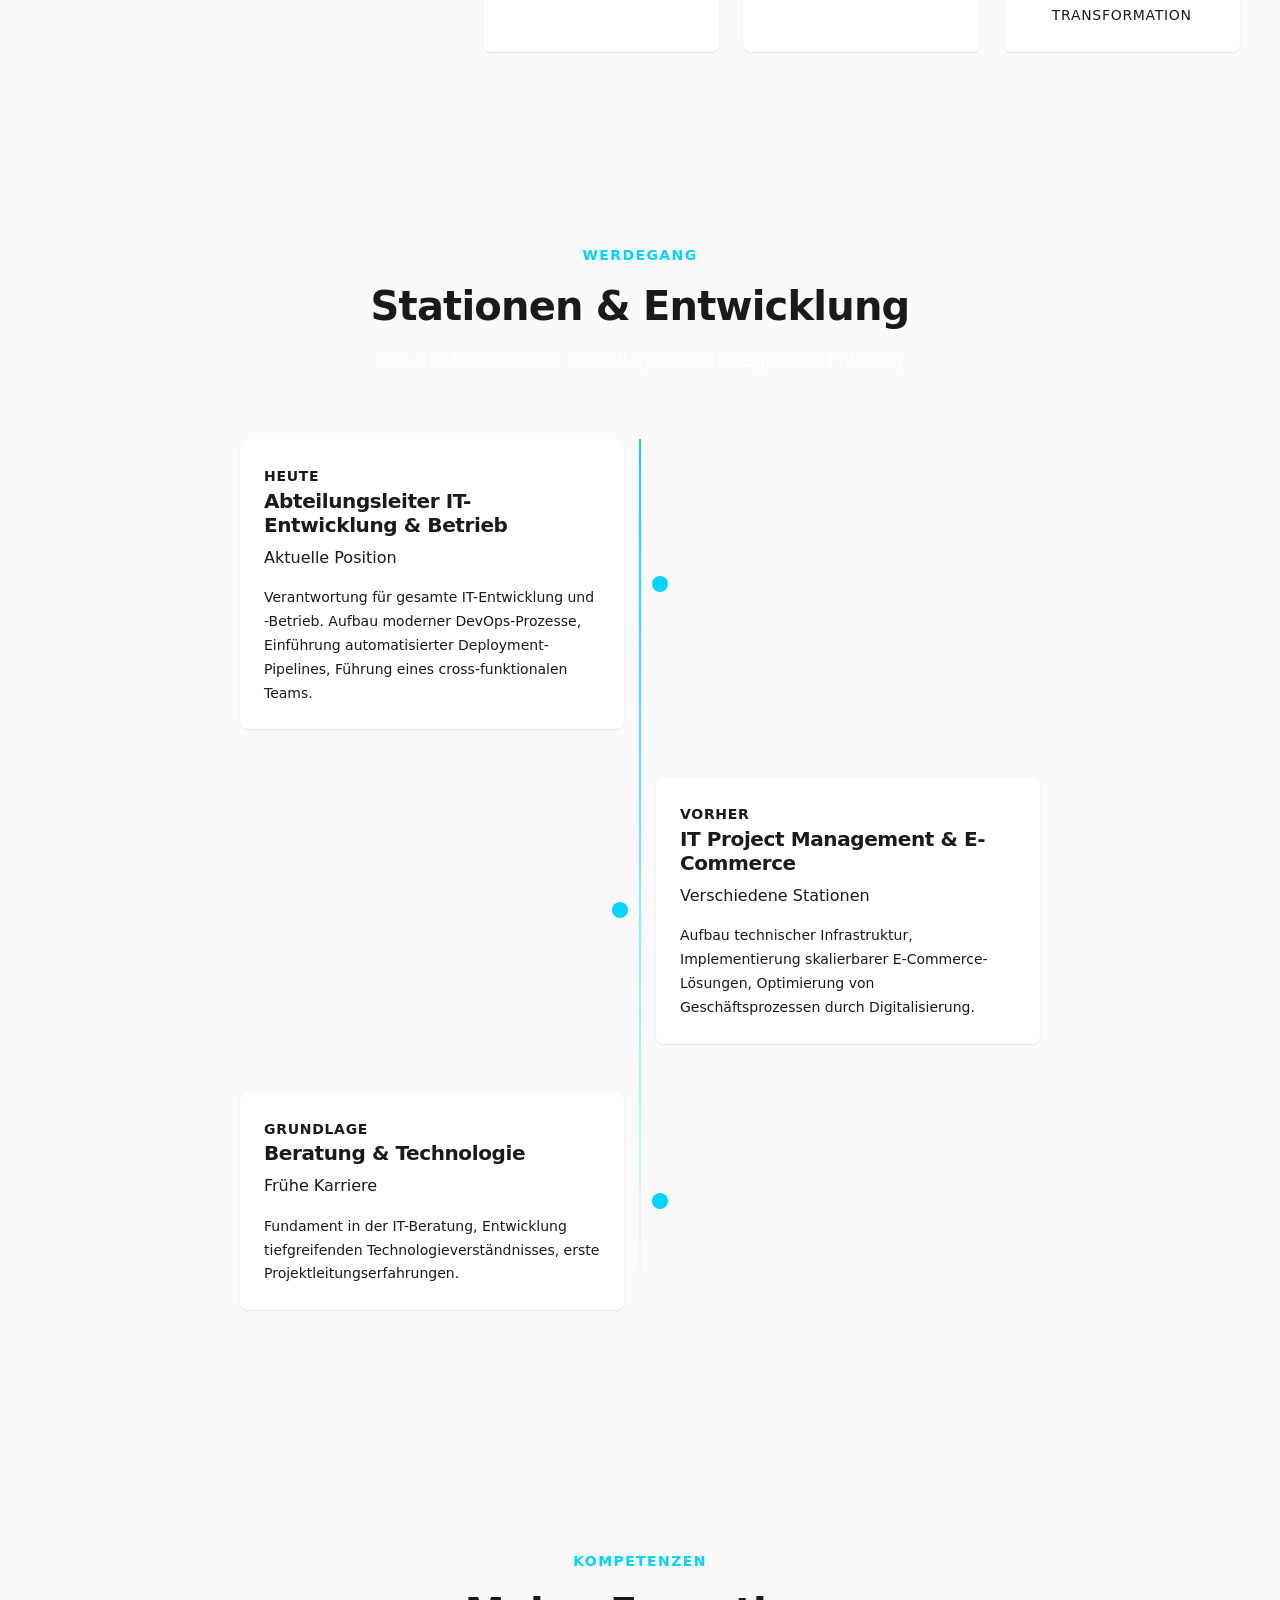
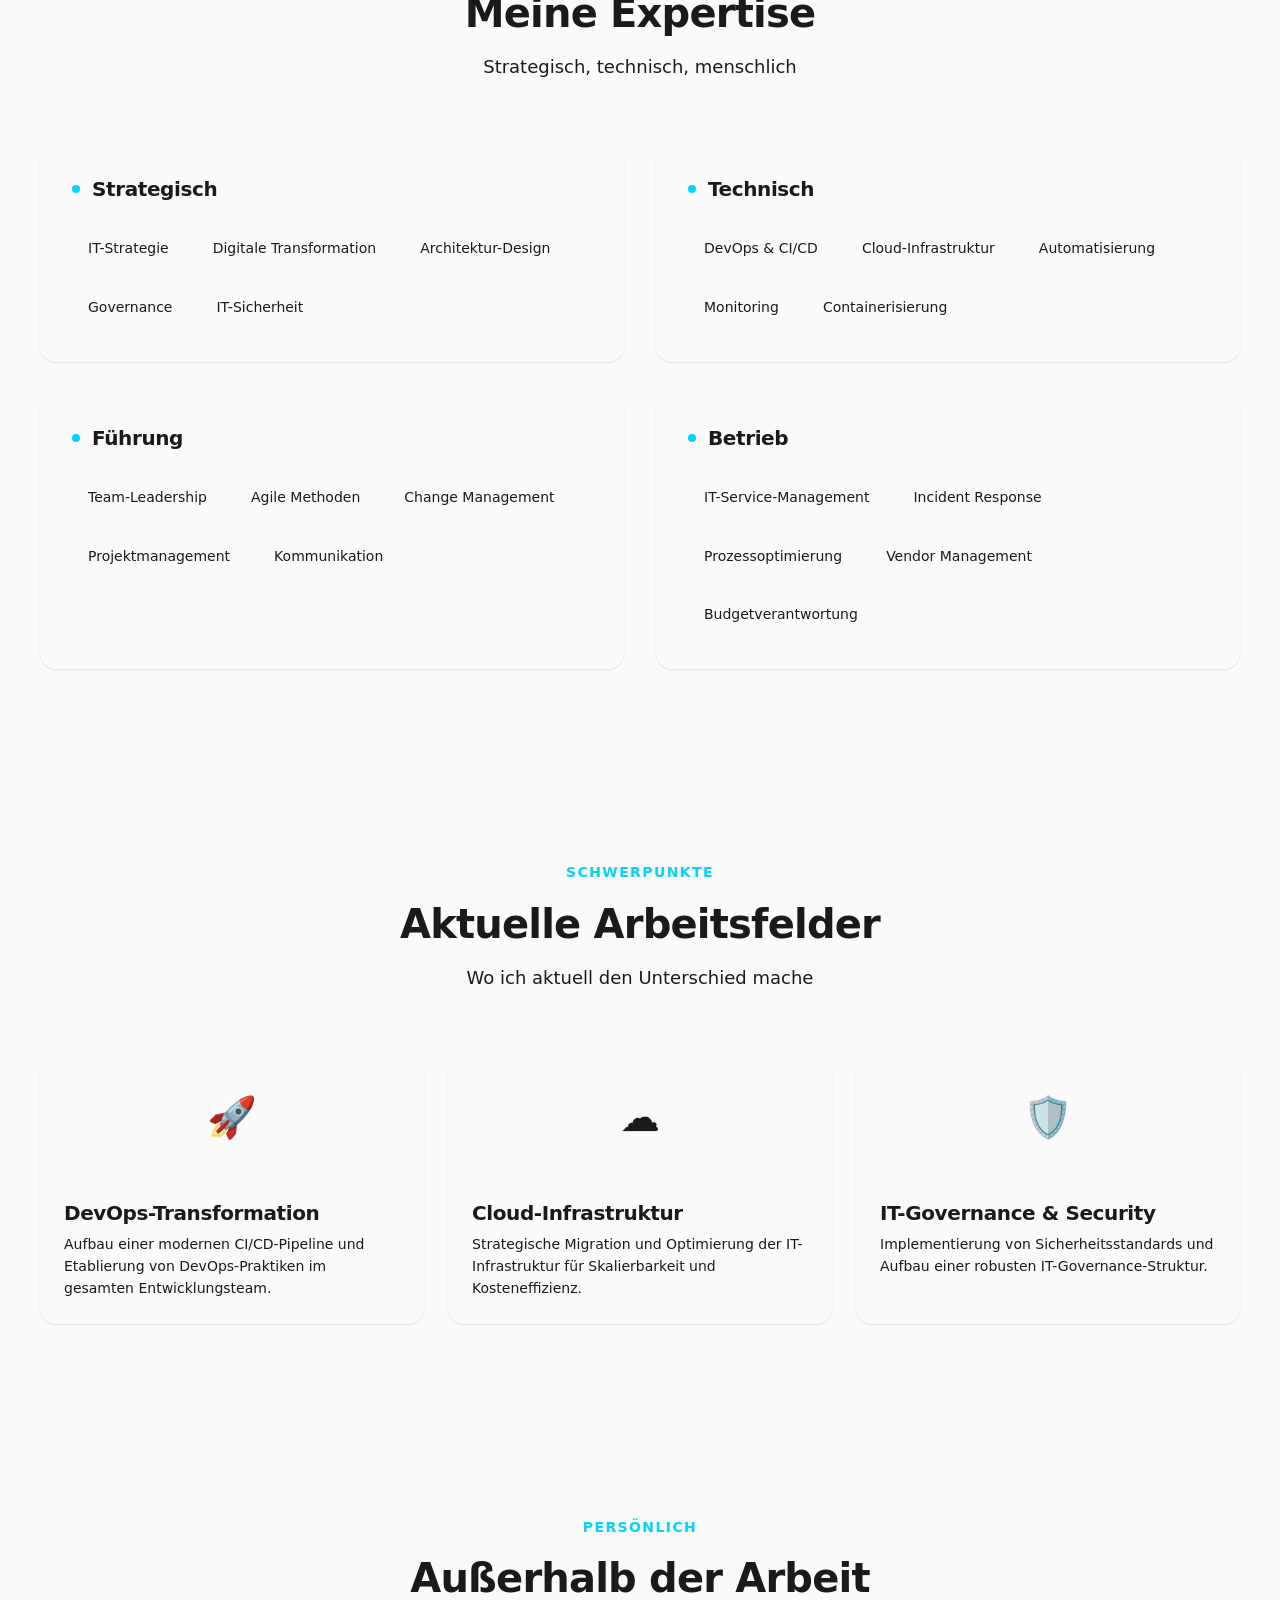
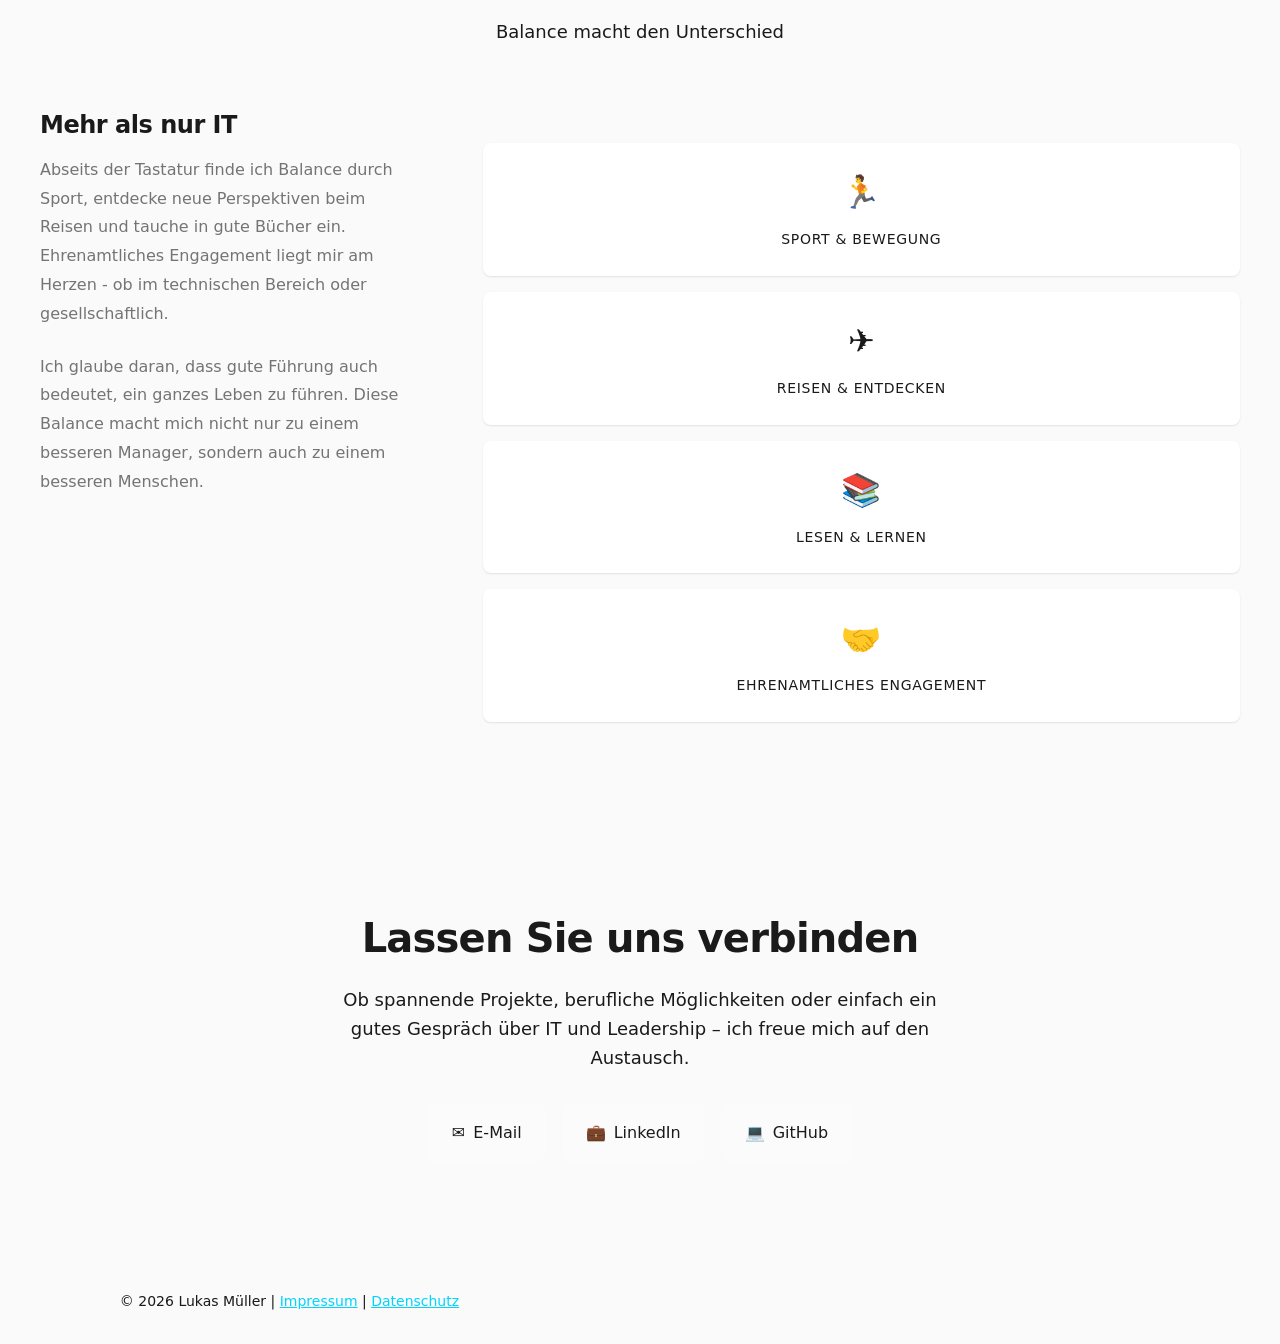
==== commit 13a18632: "Fix: Footer als One-Liner zentriert" ====
--- a/index.html
+++ b/index.html
@@ -329,12 +329,8 @@
 
   <!-- Footer -->
   <footer class="footer" role="contentinfo">
-    <div class="container">
-      <p>&copy; 2026 Lukas Müller | IT Leadership & Digital Strategy</p>
-      <p style="margin-top: var(--space-2); font-size: var(--font-size-sm);">
-        <a href="impressum.html" style="color: var(--color-accent); margin-right: var(--space-4);">Impressum</a>
-        <a href="datenschutz.html" style="color: var(--color-accent);">Datenschutz</a>
-      </p>
+    <div class="container" style="text-align: center;">
+      <p style="margin: 0;">&copy; 2026 Lukas Müller | <a href="impressum.html" style="color: var(--color-accent);">Impressum</a> | <a href="datenschutz.html" style="color: var(--color-accent);">Datenschutz</a></p>
     </div>
   </footer>
 
--- a/css/style.css
+++ b/css/style.css
@@ -587,23 +587,23 @@
 .about-image-placeholder {
   width: 100%;
   aspect-ratio: 1;
-  background: var(--color-bg-dark-elevated);
+  background: var(--color-bg-elevated);
   border-radius: var(--border-radius-lg);
   display: flex;
   align-items: center;
   justify-content: center;
   font-size: var(--font-size-6xl);
-  color: var(--color-text-dark-muted);
+  color: var(--color-text-muted);
 }
 
 .about-text h3 {
   font-size: var(--font-size-2xl);
   margin-bottom: var(--space-4);
-  color: var(--color-text-light);
+  color: var(--color-text);
 }
 
 .about-text p {
-  color: var(--color-text-light-muted);
+  color: var(--color-text-muted);
   margin-bottom: var(--space-6);
   line-height: 1.8;
 }
@@ -618,7 +618,7 @@
 .highlight-item {
   text-align: center;
   padding: var(--space-6);
-  background: var(--color-bg-light-elevated);
+  background: var(--color-bg-elevated);
   border-radius: var(--border-radius);
   box-shadow: var(--shadow-sm);
   transition: var(--transition-base);
@@ -635,6 +635,13 @@
   color: var(--color-accent);
   display: block;
   margin-bottom: var(--space-2);
+}
+
+.highlight-label {
+  font-size: var(--font-size-sm);
+  color: var(--color-text-muted);
+  text-transform: uppercase;
+  letter-spacing: 0.05em;
 }
 
 .highlight-label {
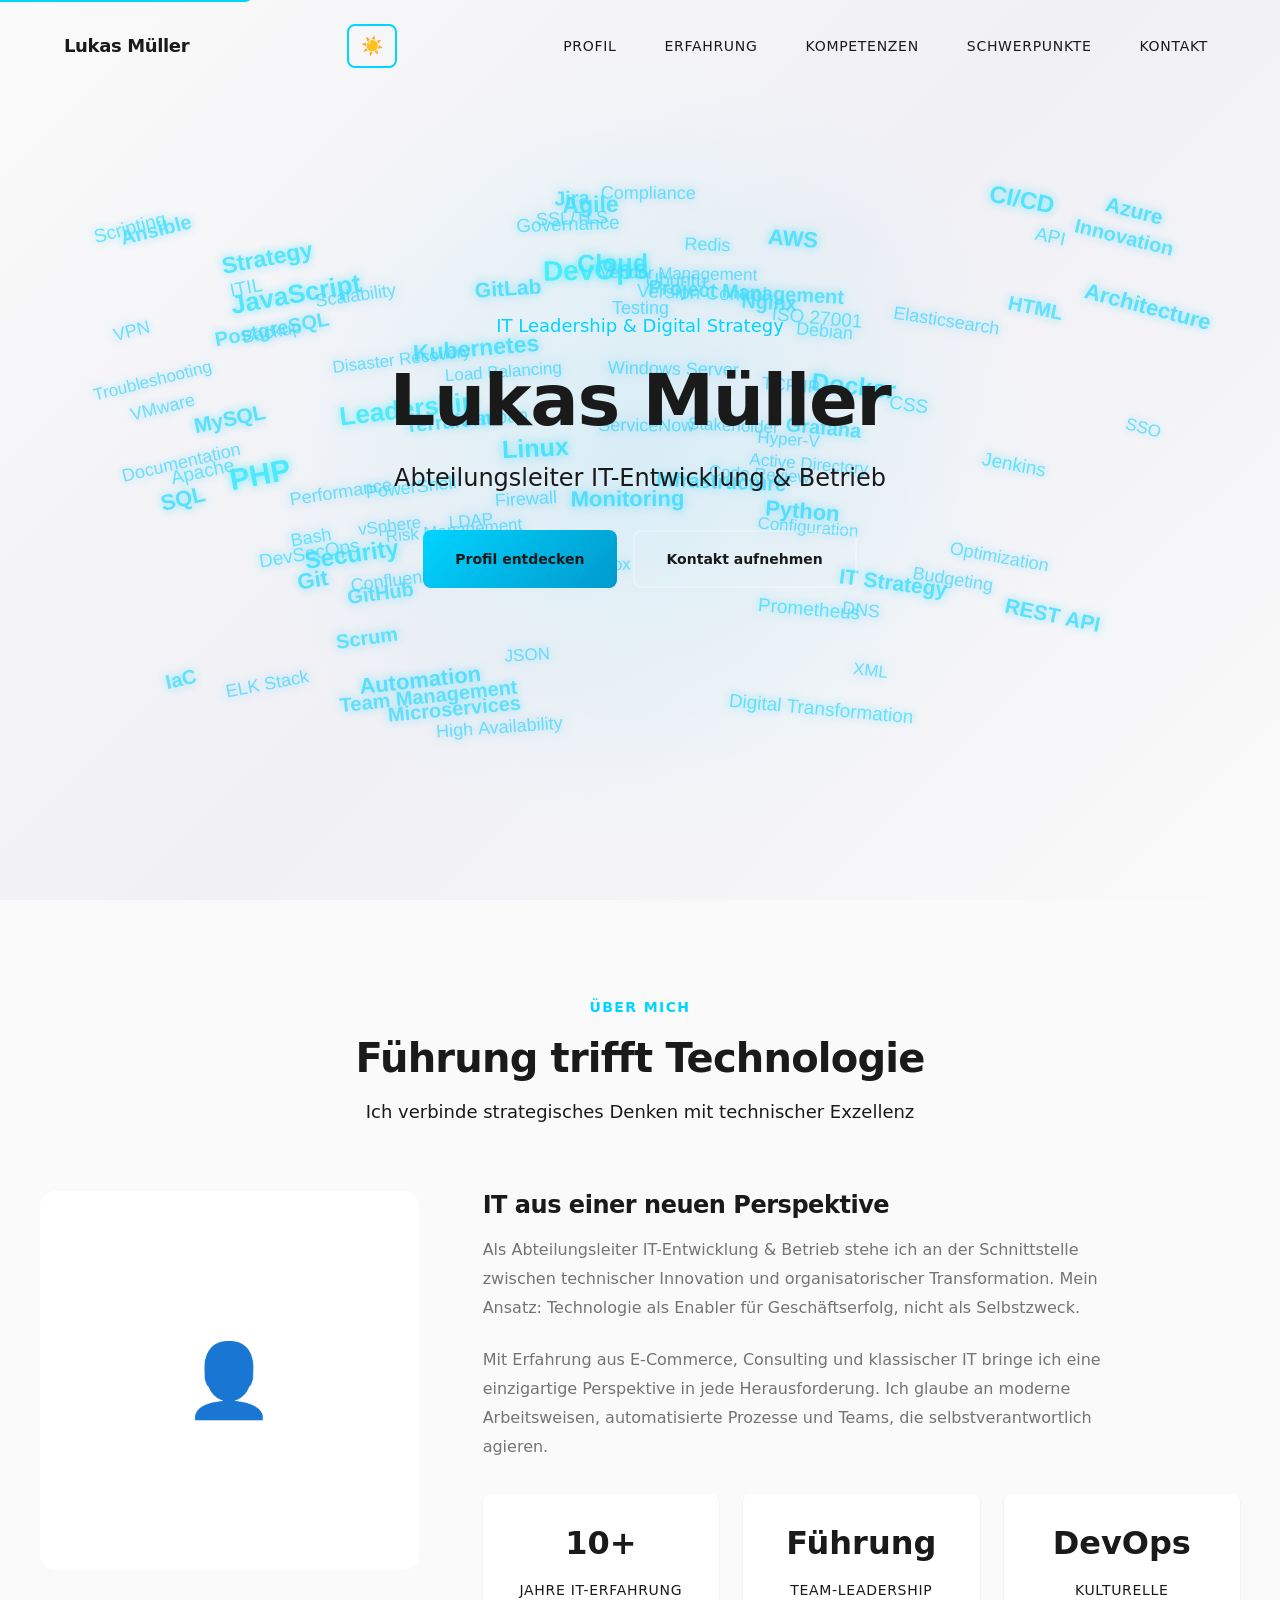
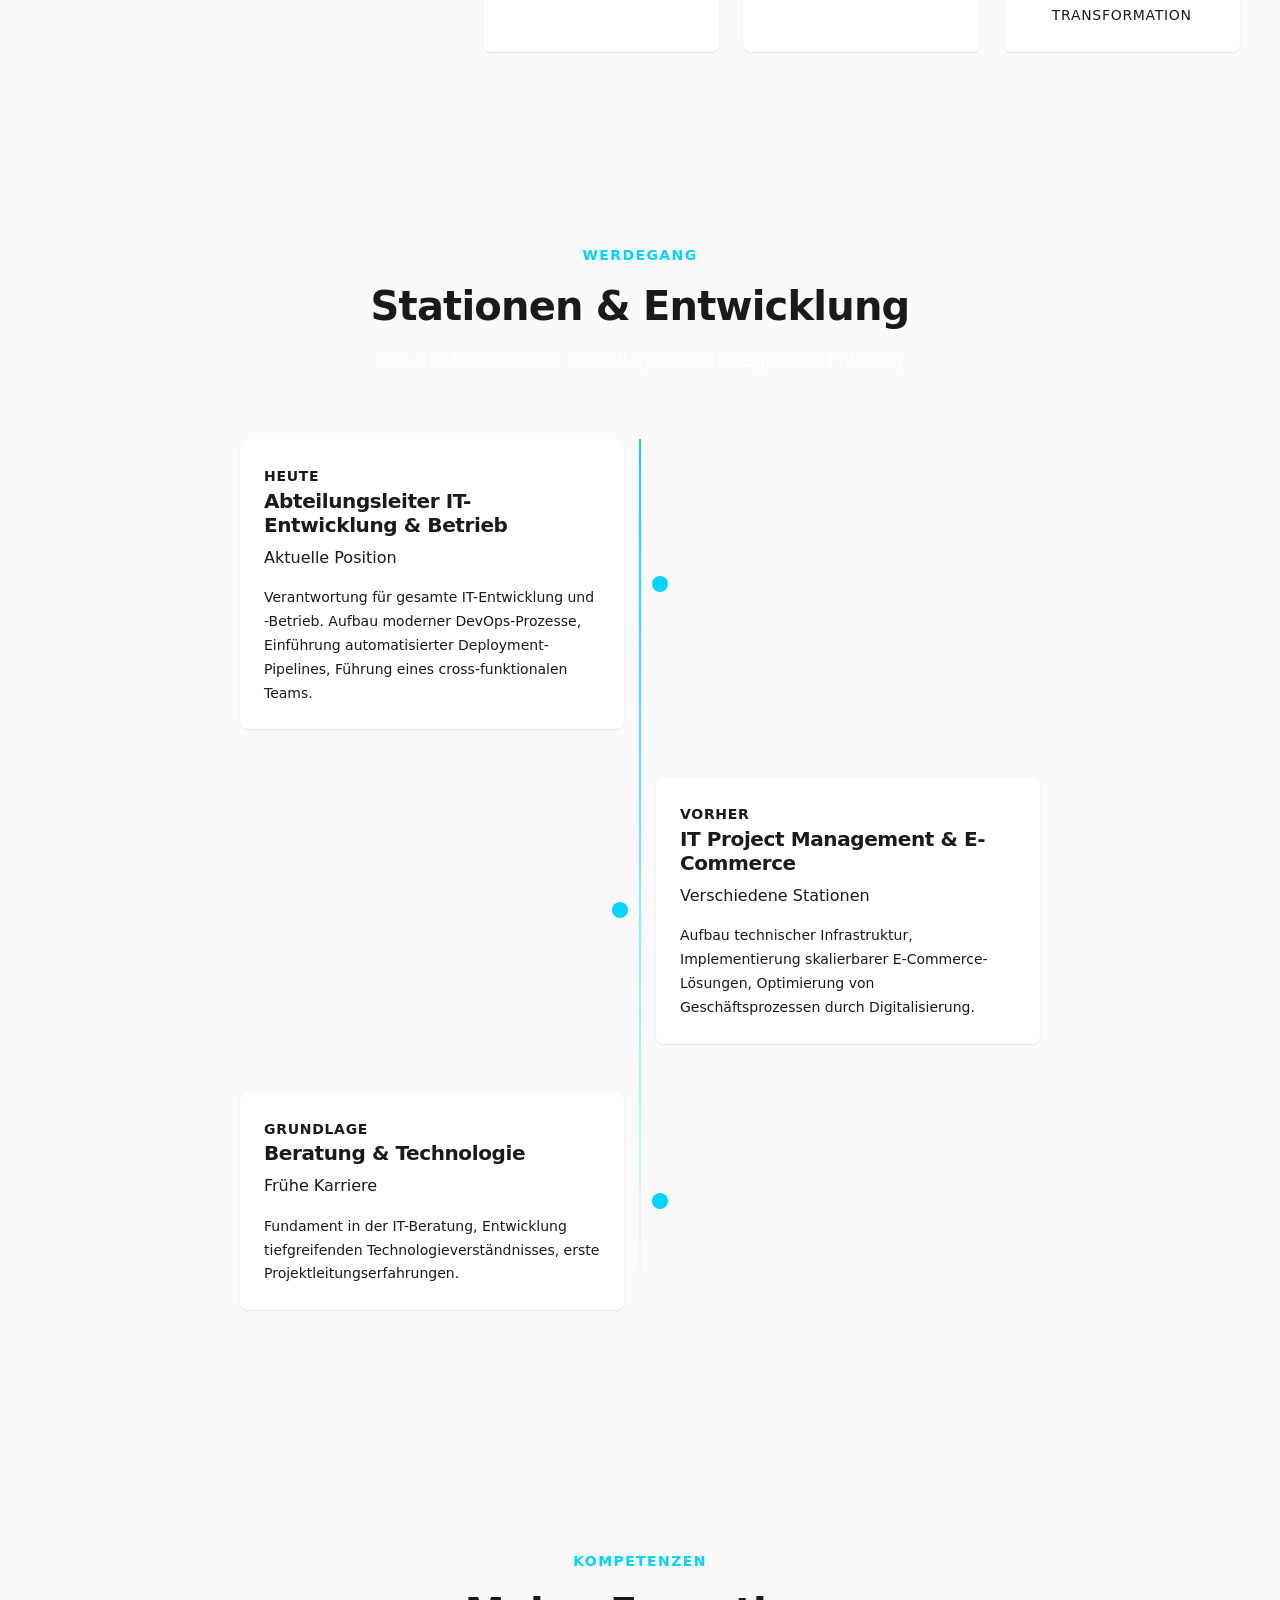
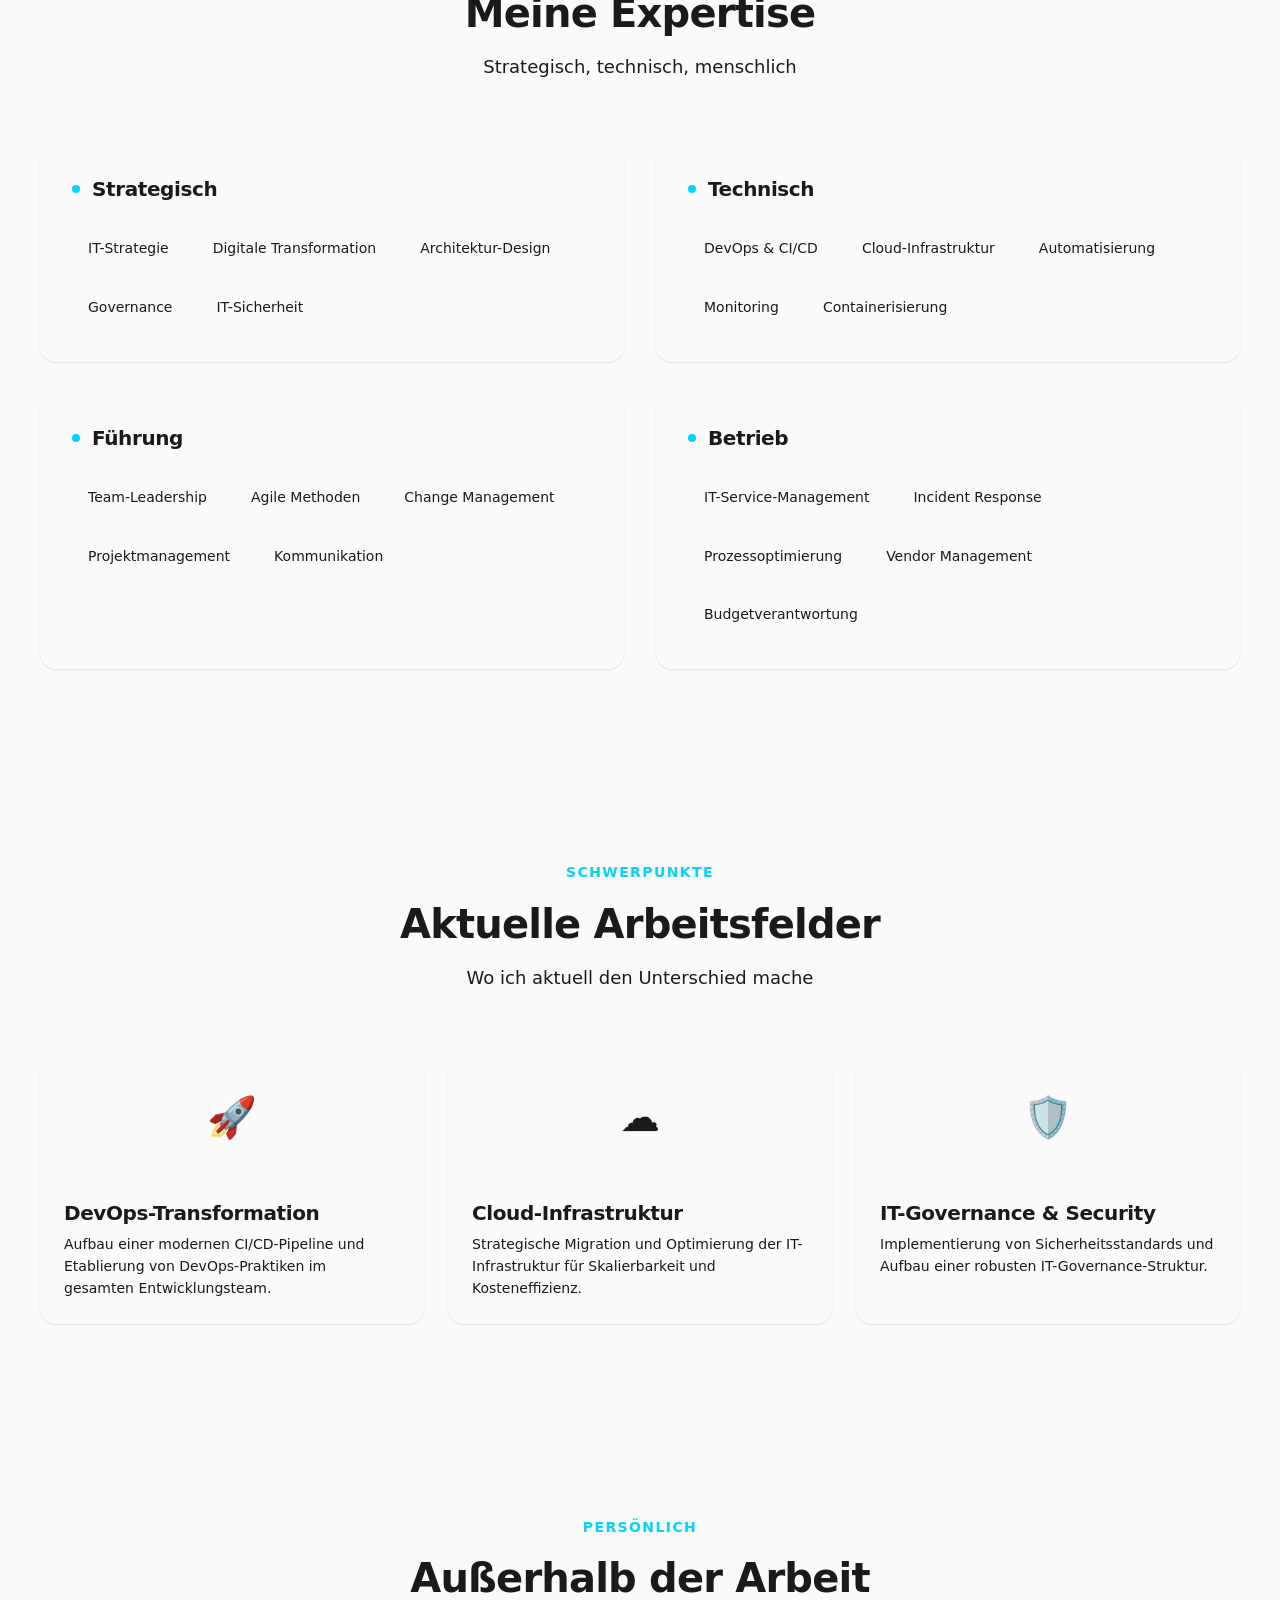
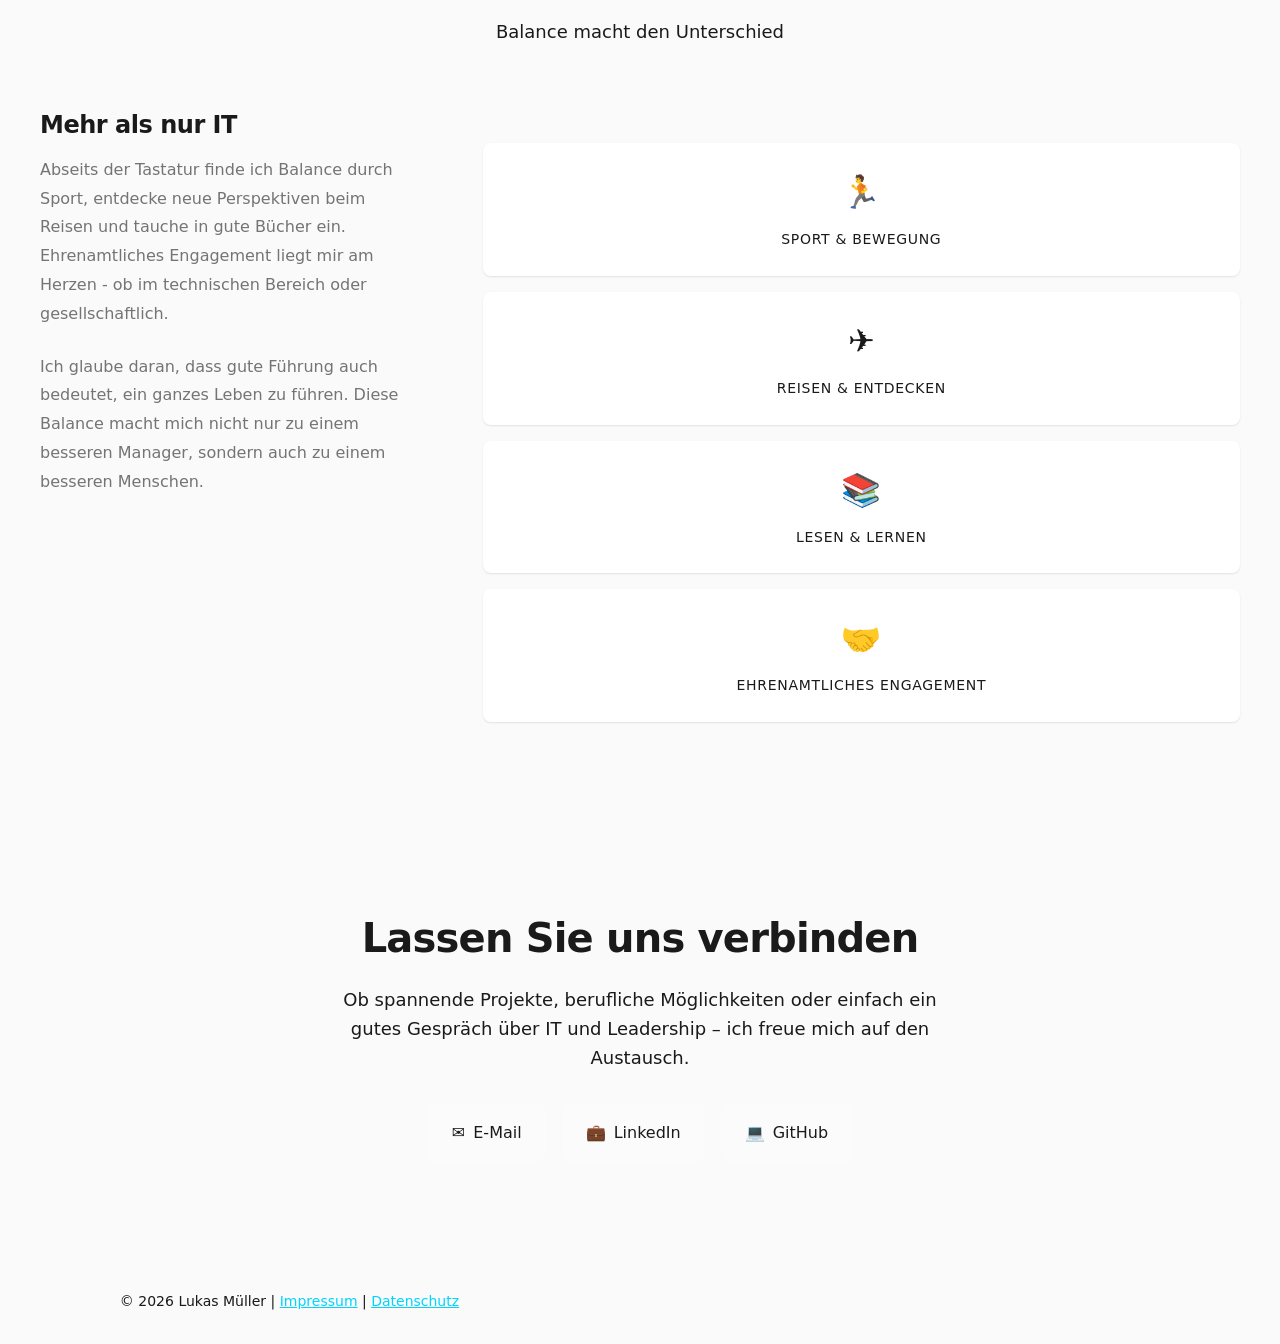
==== commit 98724f44: "Fix: Favicon-Pfad relativ, PNG-Fallback hinzugefügt" ====
--- a/index.html
+++ b/index.html
@@ -22,8 +22,9 @@
   
   <title>Lukas Müller | IT Leadership & Digital Strategy</title>
   
-  <link rel="icon" type="image/svg+xml" href="/favicon.svg">
-  <link rel="apple-touch-icon" href="/apple-touch-icon.png">
+  <link rel="icon" type="image/svg+xml" href="favicon.svg">
+  <!-- PNG Fallback for older browsers -->
+  <link rel="icon" type="image/png" sizes="32x32" href="favicon-32x32.png">
   
   <!-- No-JS Fallback -->
   <noscript><style>.reveal, .reveal-left, .reveal-right { opacity: 1 !important; transform: none !important; }</style></noscript>
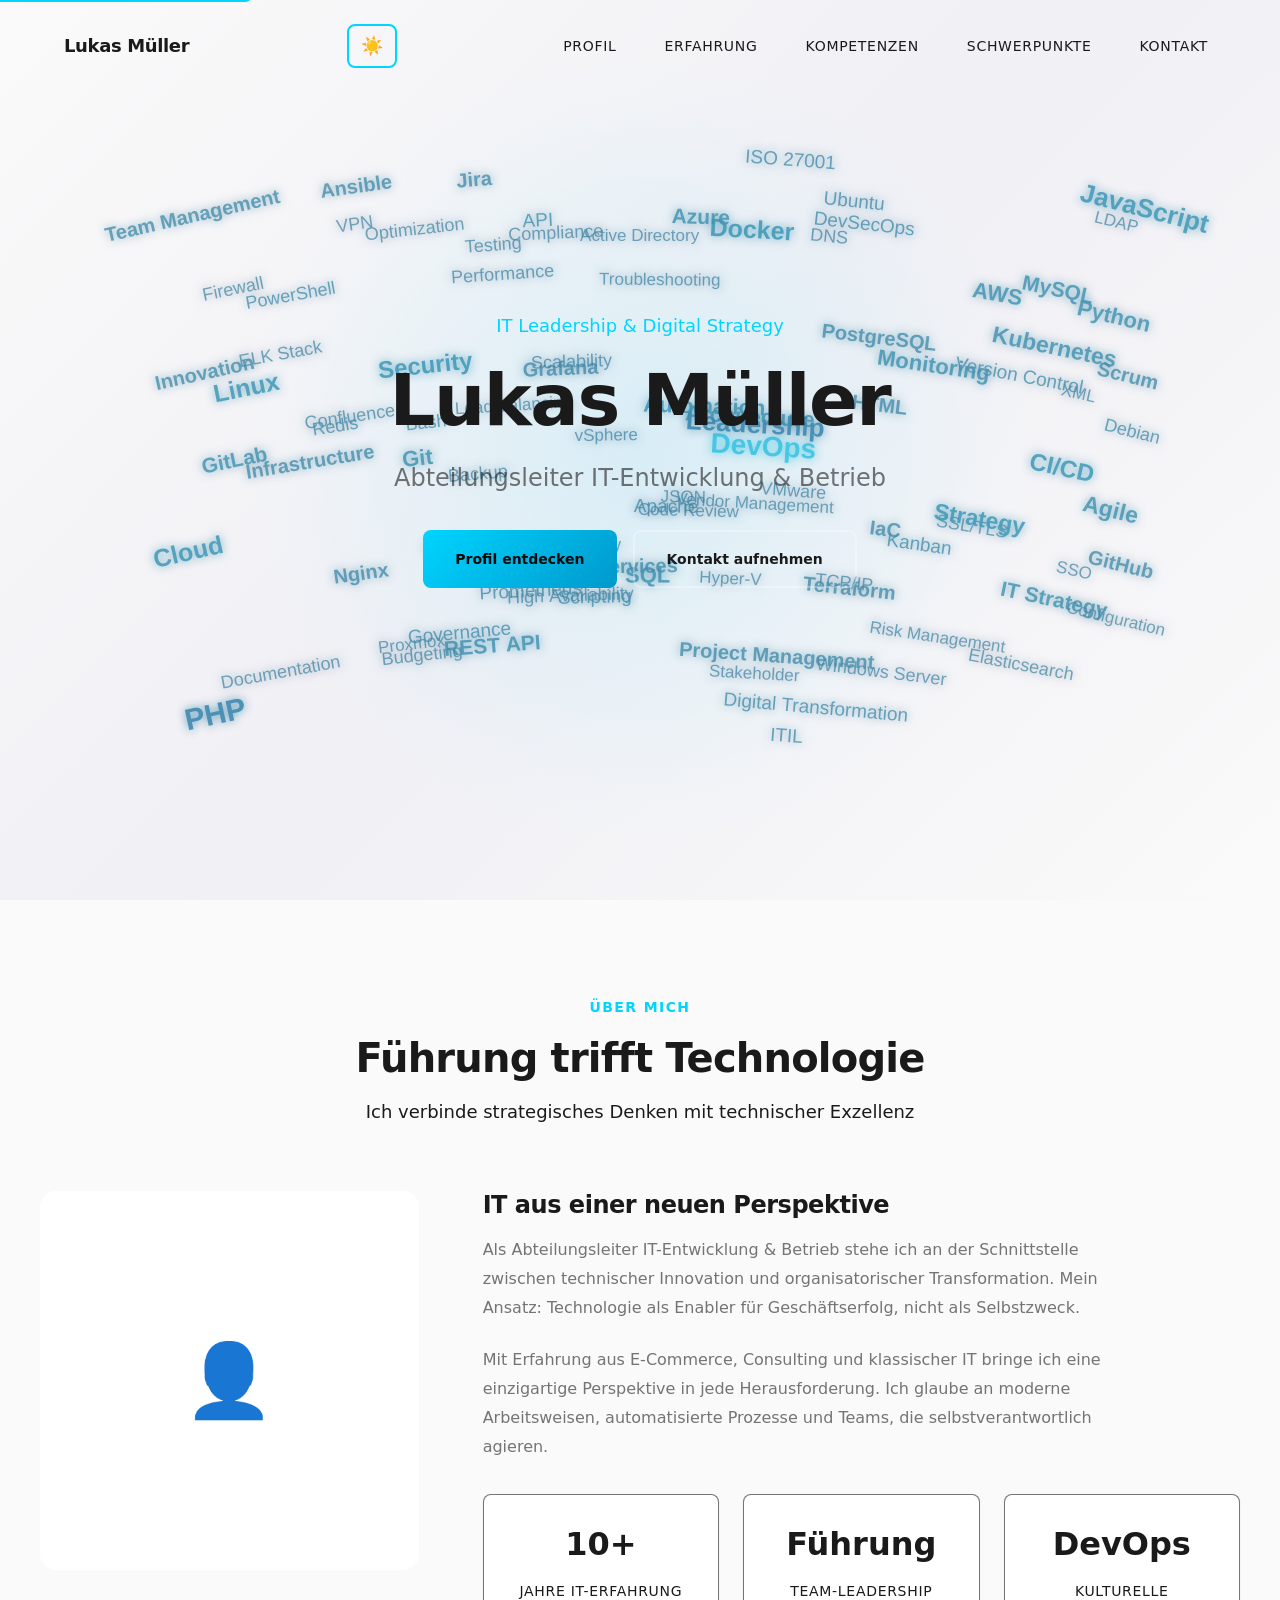
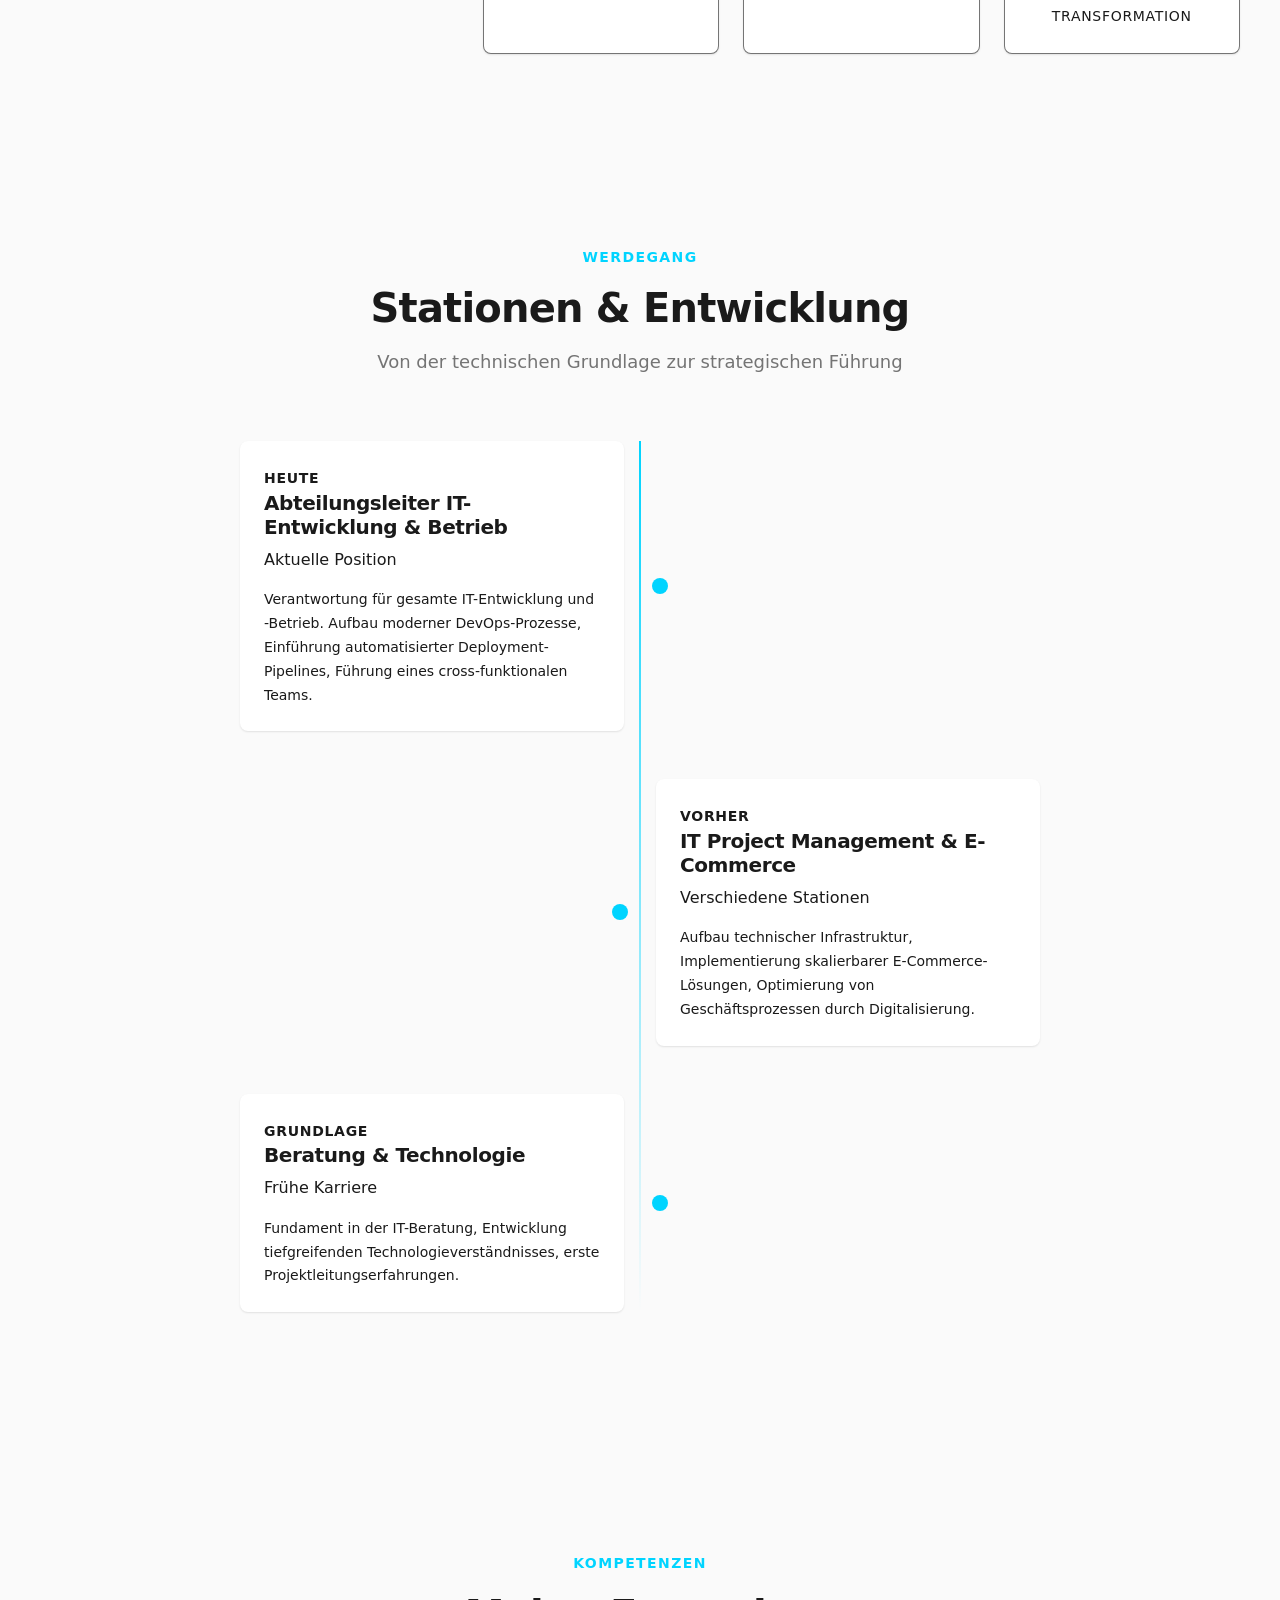
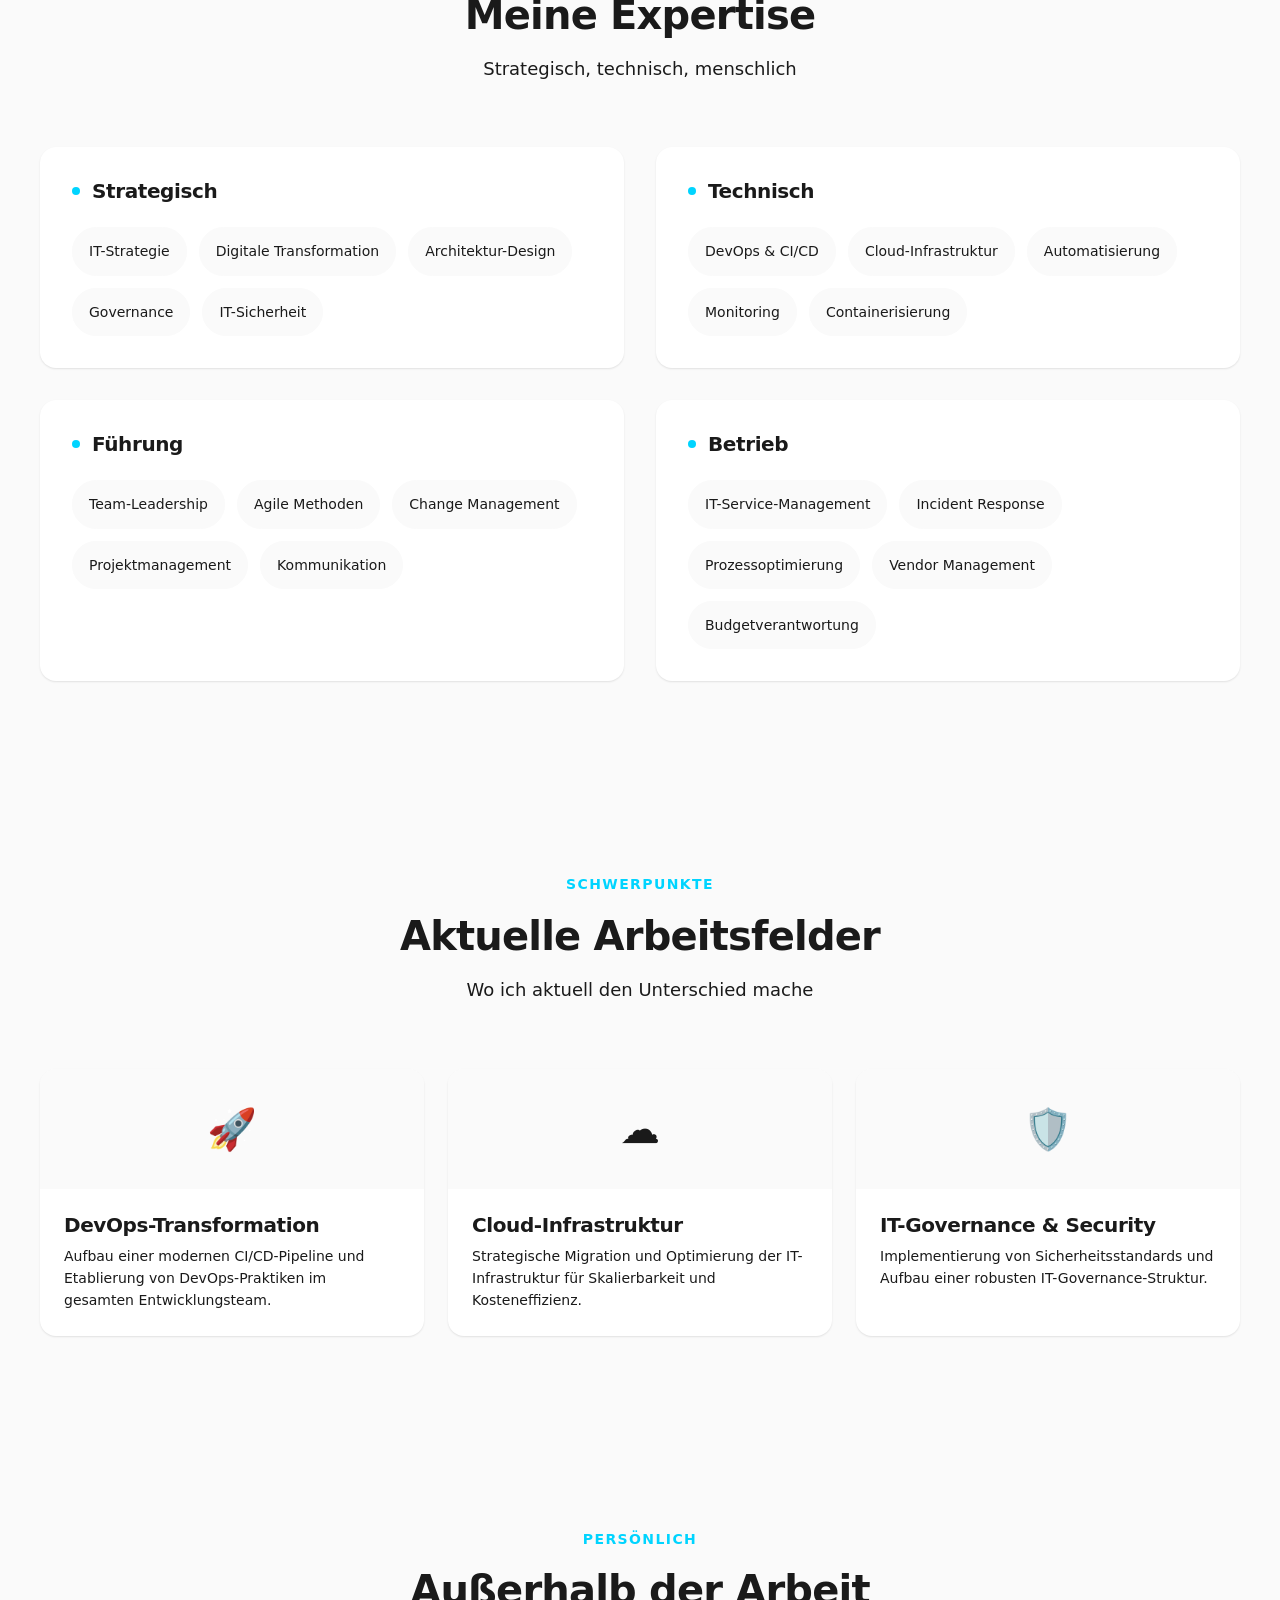
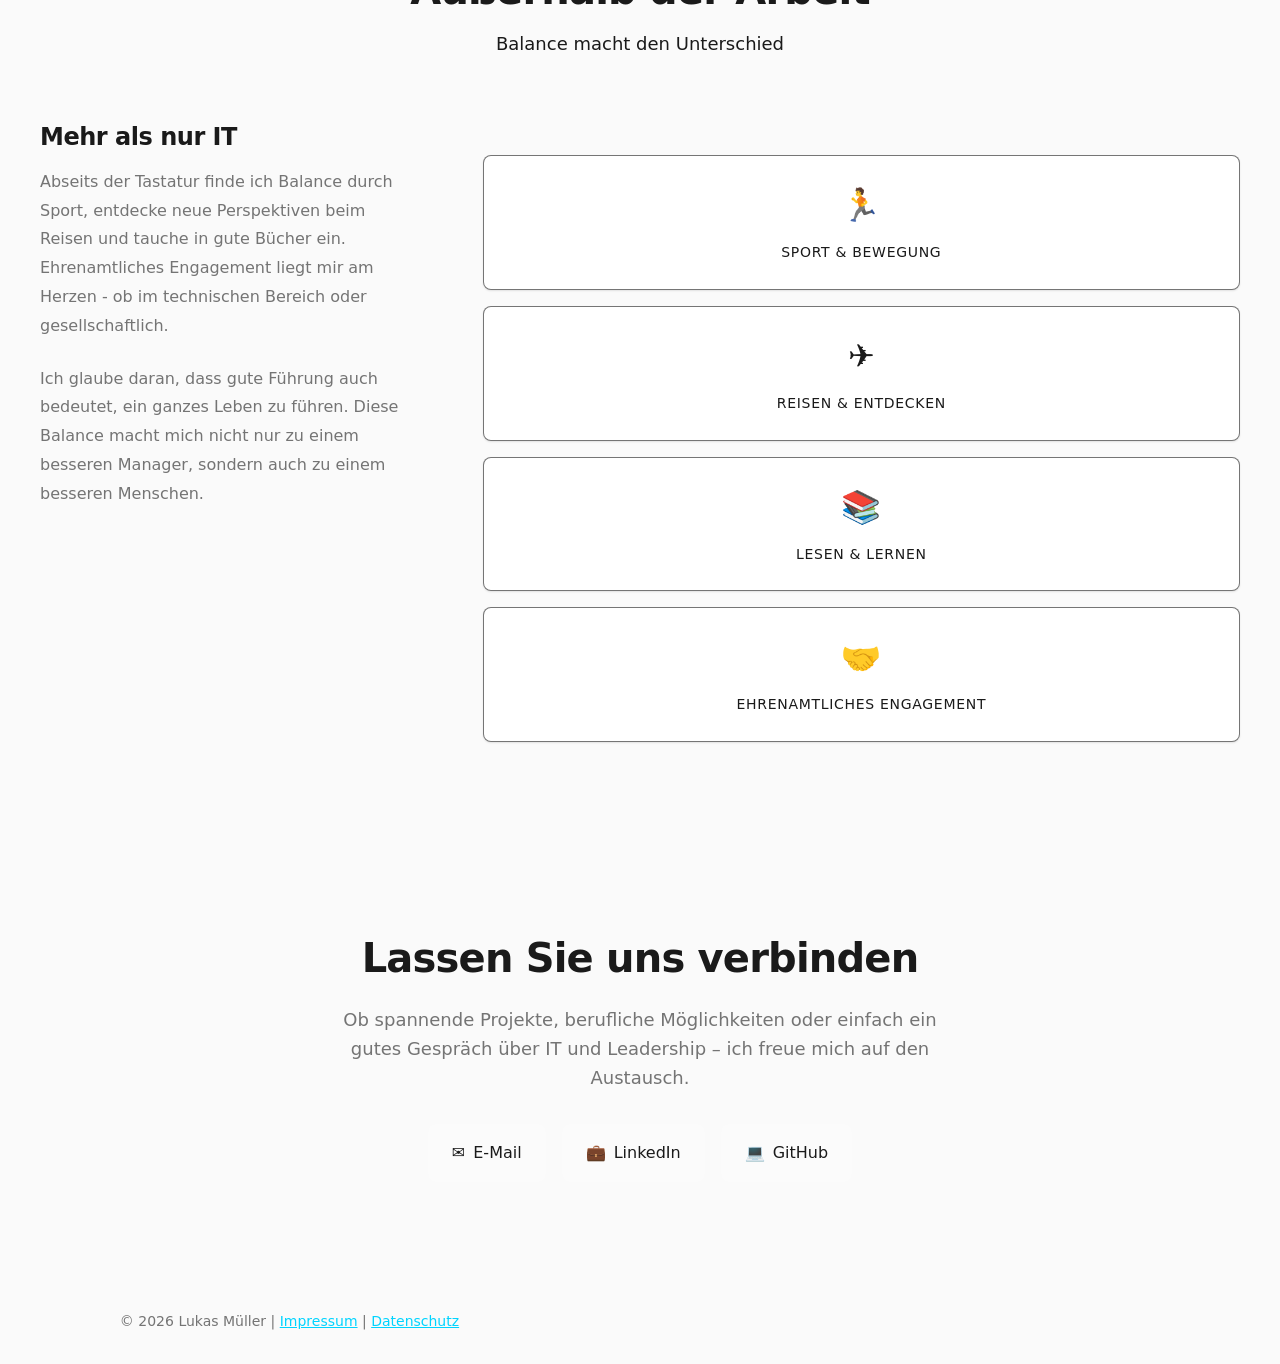
==== commit f15e4c37: "Fix: Inline-Style mit fester weißer Farbe entfernt" ====
--- a/index.html
+++ b/index.html
@@ -136,7 +136,7 @@
         <div class="section-header reveal">
           <span class="section-label">Werdegang</span>
           <h2 id="experience-heading" class="section-title">Stationen & Entwicklung</h2>
-          <p class="section-subtitle" style="color: rgba(255,255,255,0.7);">Von der technischen Grundlage zur strategischen Führung</p>
+          <p class="section-subtitle">Von der technischen Grundlage zur strategischen Führung</p>
         </div>
         
         <div class="timeline">
--- a/css/style.css
+++ b/css/style.css
@@ -12,8 +12,6 @@
   --color-bg-elevated: #ffffff;
   --color-text: #1a1a1a;
   --color-text-muted: rgba(26, 26, 26, 0.6);
-  --color-bg-dark-elevated: #141414;
-  
   /* Accent Colors */
   --color-accent: #00d4ff;
   --color-accent-dark: #0099cc;
@@ -153,7 +151,7 @@
   top: -40px;
   left: 0;
   background: var(--color-accent);
-  color: var(--color-bg-dark);
+  color: var(--color-bg);
   padding: 8px;
   text-decoration: none;
   z-index: 10000;
@@ -205,7 +203,7 @@
 }
 
 .nav.scrolled {
-  background: rgba(10, 10, 10, 0.9);
+  background: var(--color-bg-elevated);
   backdrop-filter: blur(10px);
   padding: var(--space-4) 0;
 }
@@ -222,7 +220,7 @@
 .nav-logo {
   font-size: var(--font-size-lg);
   font-weight: var(--font-weight-bold);
-  color: var(--color-text-dark);
+  color: var(--color-text);
   text-decoration: none;
   letter-spacing: -0.02em;
   min-height: 44px;
@@ -243,7 +241,7 @@
 }
 
 .nav-links a {
-  color: var(--color-text-dark);
+  color: var(--color-text);
   text-decoration: none;
   font-weight: var(--font-weight-medium);
   font-size: var(--font-size-sm);
@@ -275,7 +273,7 @@
 }
 
 .nav-links a:hover {
-  color: var(--color-text-dark);
+  color: var(--color-text);
 }
 
 .nav-links a:hover::after {
@@ -295,7 +293,7 @@
   display: block;
   width: 24px;
   height: 2px;
-  background: var(--color-text-dark);
+  background: var(--color-text);
   margin: 5px 0;
   transition: var(--transition-fast);
 }
@@ -307,7 +305,7 @@
   align-items: center;
   justify-content: center;
   background: var(--gradient-hero);
-  color: var(--color-text-dark);
+  color: var(--color-text);
   position: relative;
   overflow: hidden;
 }
@@ -362,7 +360,7 @@
 
 .hero-title {
   font-size: var(--font-size-2xl);
-  color: var(--color-text-dark-muted);
+  color: var(--color-text-muted);
   font-weight: var(--font-weight-light);
   margin-bottom: var(--space-8);
   opacity: 0;
@@ -398,7 +396,7 @@
 
 .btn-primary {
   background: var(--gradient-accent);
-  color: var(--color-bg-dark);
+  color: #0a0a0a;
 }
 
 .btn-primary:hover {
@@ -408,7 +406,7 @@
 
 .btn-secondary {
   background: transparent;
-  color: var(--color-text-dark);
+  color: var(--color-text);
   border: 2px solid rgba(255, 255, 255, 0.3);
 }
 
@@ -530,7 +528,7 @@
 
 .section-subtitle {
   font-size: var(--font-size-lg);
-  color: var(--color-text-light-muted);
+  color: var(--color-text-muted);
   max-width: 600px;
   margin: 0 auto;
 }
@@ -621,6 +619,7 @@
   background: var(--color-bg-elevated);
   border-radius: var(--border-radius);
   box-shadow: var(--shadow-sm);
+  border: 1px solid var(--color-text-muted);
   transition: var(--transition-base);
 }
 
@@ -646,7 +645,7 @@
 
 .highlight-label {
   font-size: var(--font-size-sm);
-  color: var(--color-text-light-muted);
+  color: var(--color-text-muted);
   text-transform: uppercase;
   letter-spacing: 0.05em;
 }
@@ -685,7 +684,7 @@
 }
 
 .timeline-content {
-  background: var(--color-bg-light-elevated);
+  background: var(--color-bg-elevated);
   padding: var(--space-6);
   border-radius: var(--border-radius);
   box-shadow: var(--shadow-sm);
@@ -754,7 +753,7 @@
 }
 
 .skill-category {
-  background: var(--color-bg-light-elevated);
+  background: var(--color-bg-elevated);
   padding: var(--space-8);
   border-radius: var(--border-radius-lg);
   box-shadow: var(--shadow-sm);
@@ -763,7 +762,7 @@
 .skill-category-title {
   font-size: var(--font-size-xl);
   margin-bottom: var(--space-6);
-  color: var(--color-text-light);
+  color: var(--color-text);
   display: flex;
   align-items: center;
   gap: var(--space-3);
@@ -784,13 +783,13 @@
 }
 
 .skill-item {
-  background: var(--color-bg-light);
+  background: var(--color-bg);
   padding: var(--space-3) var(--space-4);
   border-radius: 9999px;
   font-size: var(--font-size-sm);
   font-weight: var(--font-weight-medium);
-  color: var(--color-text-light);
-  border: 1px solid var(--color-bg-dark);
+  color: var(--color-text);
+  border: 1px solid var(--color-bg);
   transition: var(--transition-fast);
 }
 
@@ -807,7 +806,7 @@
 }
 
 .project-card {
-  background: var(--color-bg-light-elevated);
+  background: var(--color-bg-elevated);
   border-radius: var(--border-radius-lg);
   overflow: hidden;
   box-shadow: var(--shadow-sm);
@@ -821,7 +820,7 @@
 
 .project-icon {
   height: 120px;
-  background: var(--color-bg-dark);
+  background: var(--color-bg);
   display: flex;
   align-items: center;
   justify-content: center;
@@ -836,19 +835,19 @@
 .project-title {
   font-size: var(--font-size-xl);
   margin-bottom: var(--space-2);
-  color: var(--color-text-light);
+  color: var(--color-text);
 }
 
 .project-description {
   font-size: var(--font-size-sm);
-  color: var(--color-text-light-muted);
+  color: var(--color-text-muted);
   line-height: 1.6;
 }
 
 /* === CONTACT === */
 .contact {
-  background: var(--color-bg-dark);
-  color: var(--color-text-dark);
+  background: var(--color-bg);
+  color: var(--color-text);
   text-align: center;
 }
 
@@ -859,7 +858,7 @@
 
 .contact-text {
   font-size: var(--font-size-lg);
-  color: var(--color-text-dark-muted);
+  color: var(--color-text-muted);
   max-width: 600px;
   margin: 0 auto var(--space-8);
 }
@@ -877,7 +876,7 @@
   gap: var(--space-2);
   padding: var(--space-4) var(--space-6);
   background: rgba(255, 255, 255, 0.1);
-  color: var(--color-text-dark);
+  color: var(--color-text);
   text-decoration: none;
   border-radius: var(--border-radius);
   font-weight: var(--font-weight-medium);
@@ -886,13 +885,13 @@
 
 .contact-link:hover {
   background: var(--color-accent);
-  color: var(--color-bg-dark);
+  color: var(--color-bg);
 }
 
 /* === FOOTER === */
 .footer {
-  background: var(--color-bg-dark);
-  color: var(--color-text-dark-muted);
+  background: var(--color-bg);
+  color: var(--color-text-muted);
   padding: var(--space-8) 0;
   text-align: center;
   font-size: var(--font-size-sm);
@@ -980,7 +979,7 @@
     top: 100%;
     left: 0;
     right: 0;
-    background: var(--color-bg-dark);
+    background: var(--color-bg);
     flex-direction: column;
     padding: var(--space-6);
     gap: var(--space-4);
@@ -1039,7 +1038,7 @@
   left: 0;
   right: 0;
   bottom: 0;
-  background: var(--color-bg-dark);
+  background: var(--color-bg);
   display: flex;
   align-items: center;
   justify-content: center;
@@ -1070,7 +1069,7 @@
 
 .preloader-text {
   font-size: var(--font-size-sm);
-  color: var(--color-text-dark-muted);
+  color: var(--color-text-muted);
   text-transform: uppercase;
   letter-spacing: 0.2em;
 }
